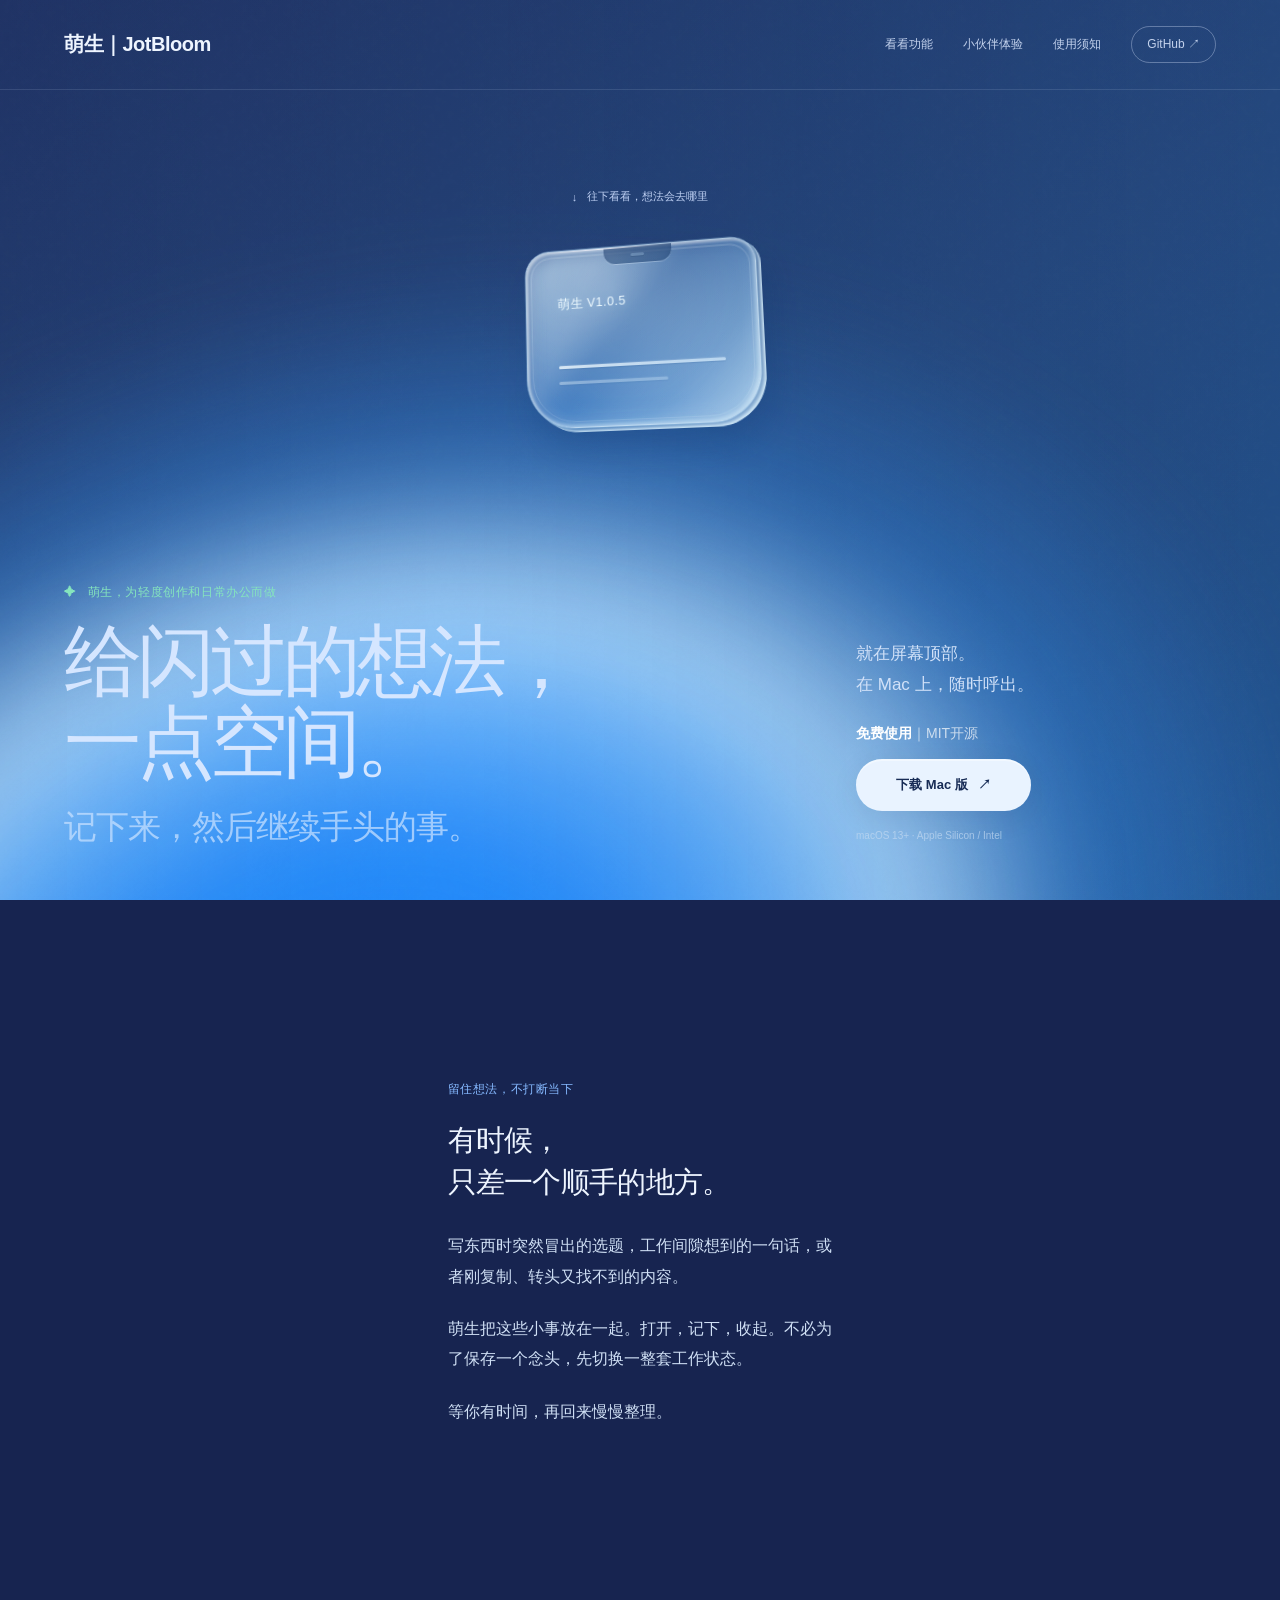
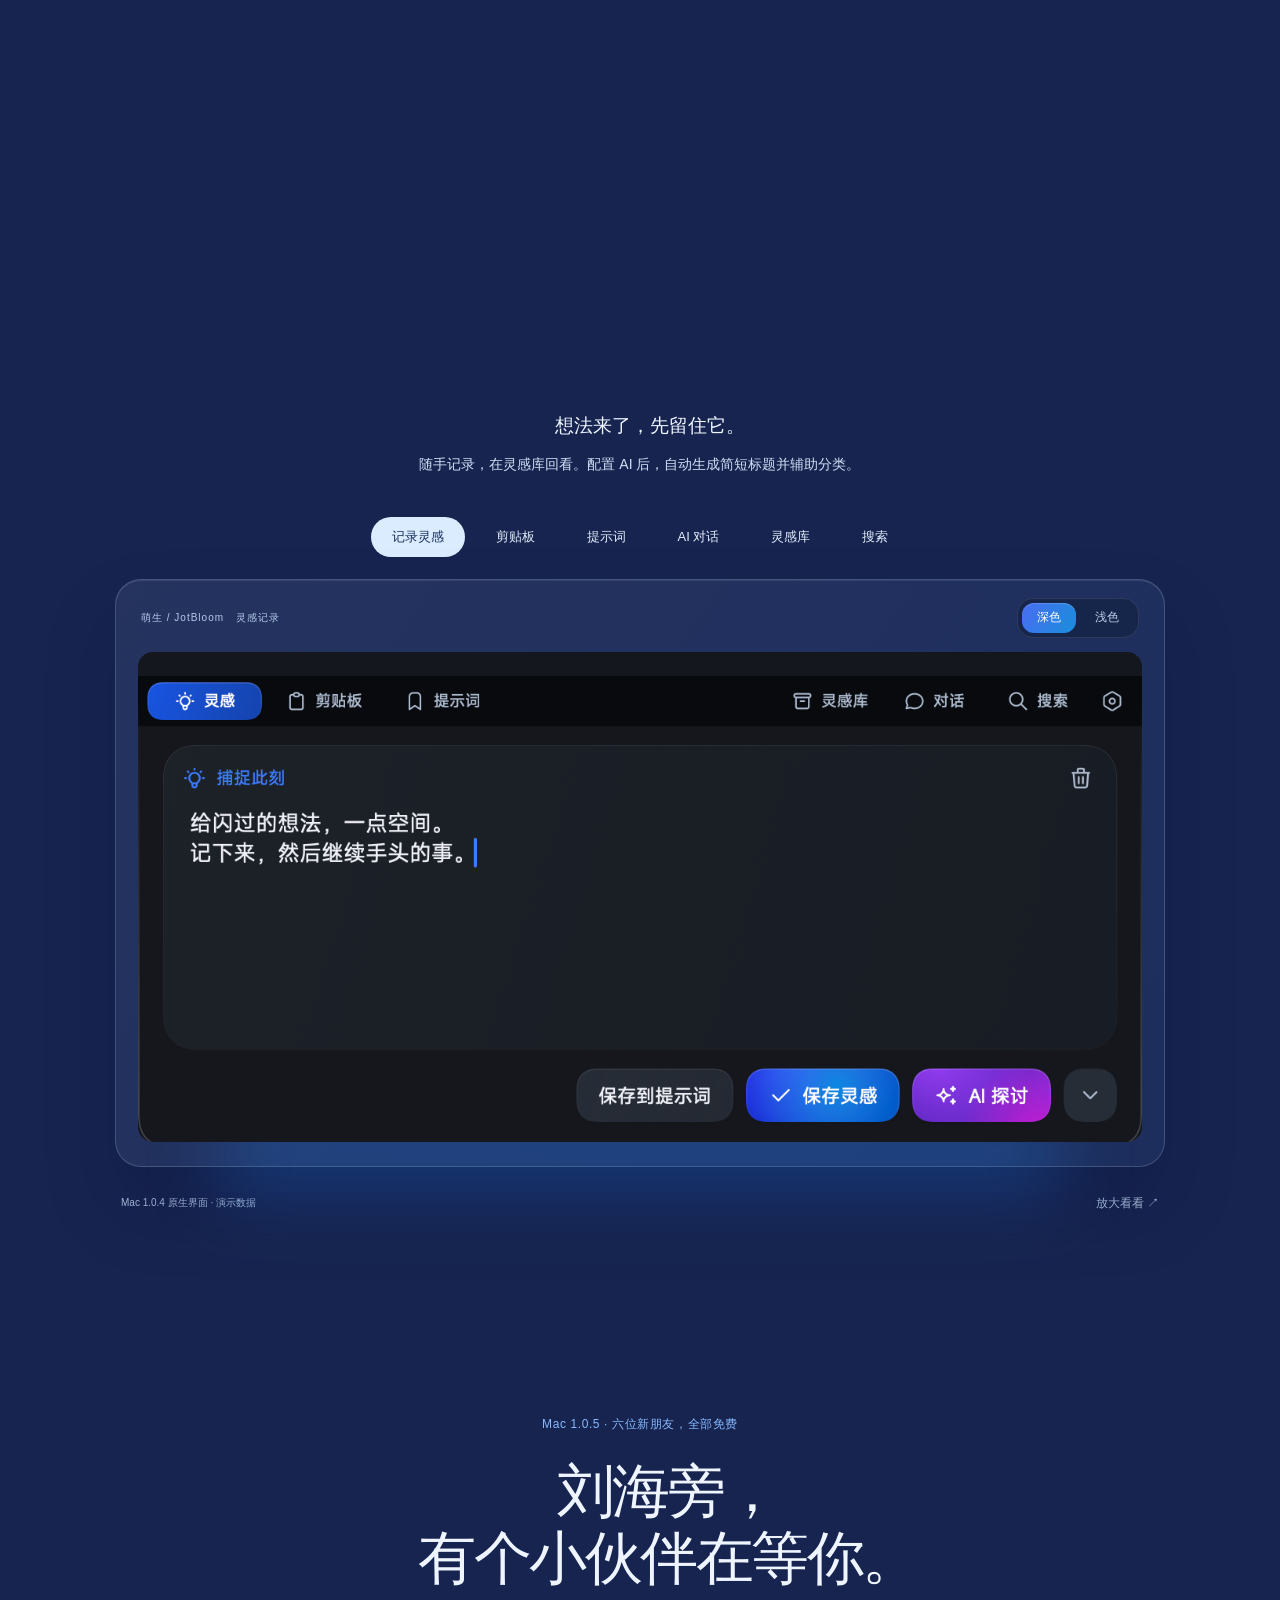
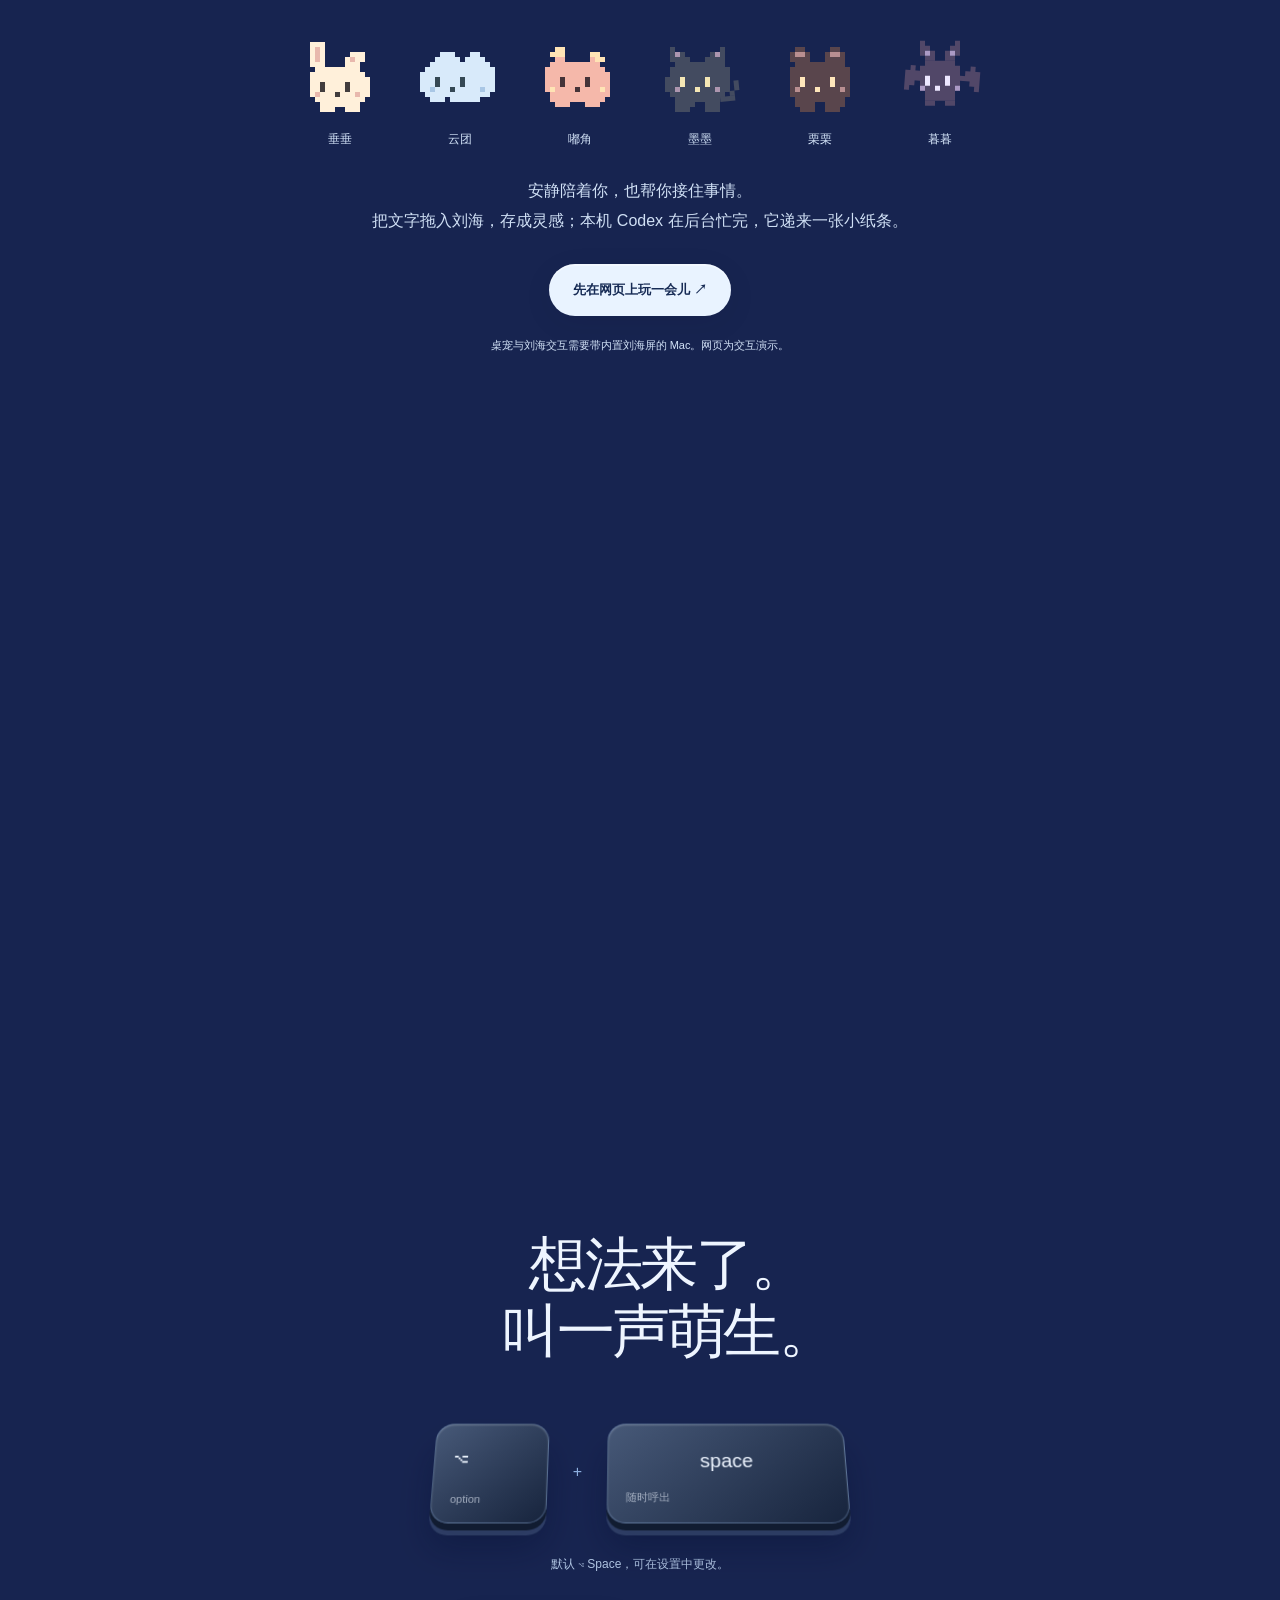
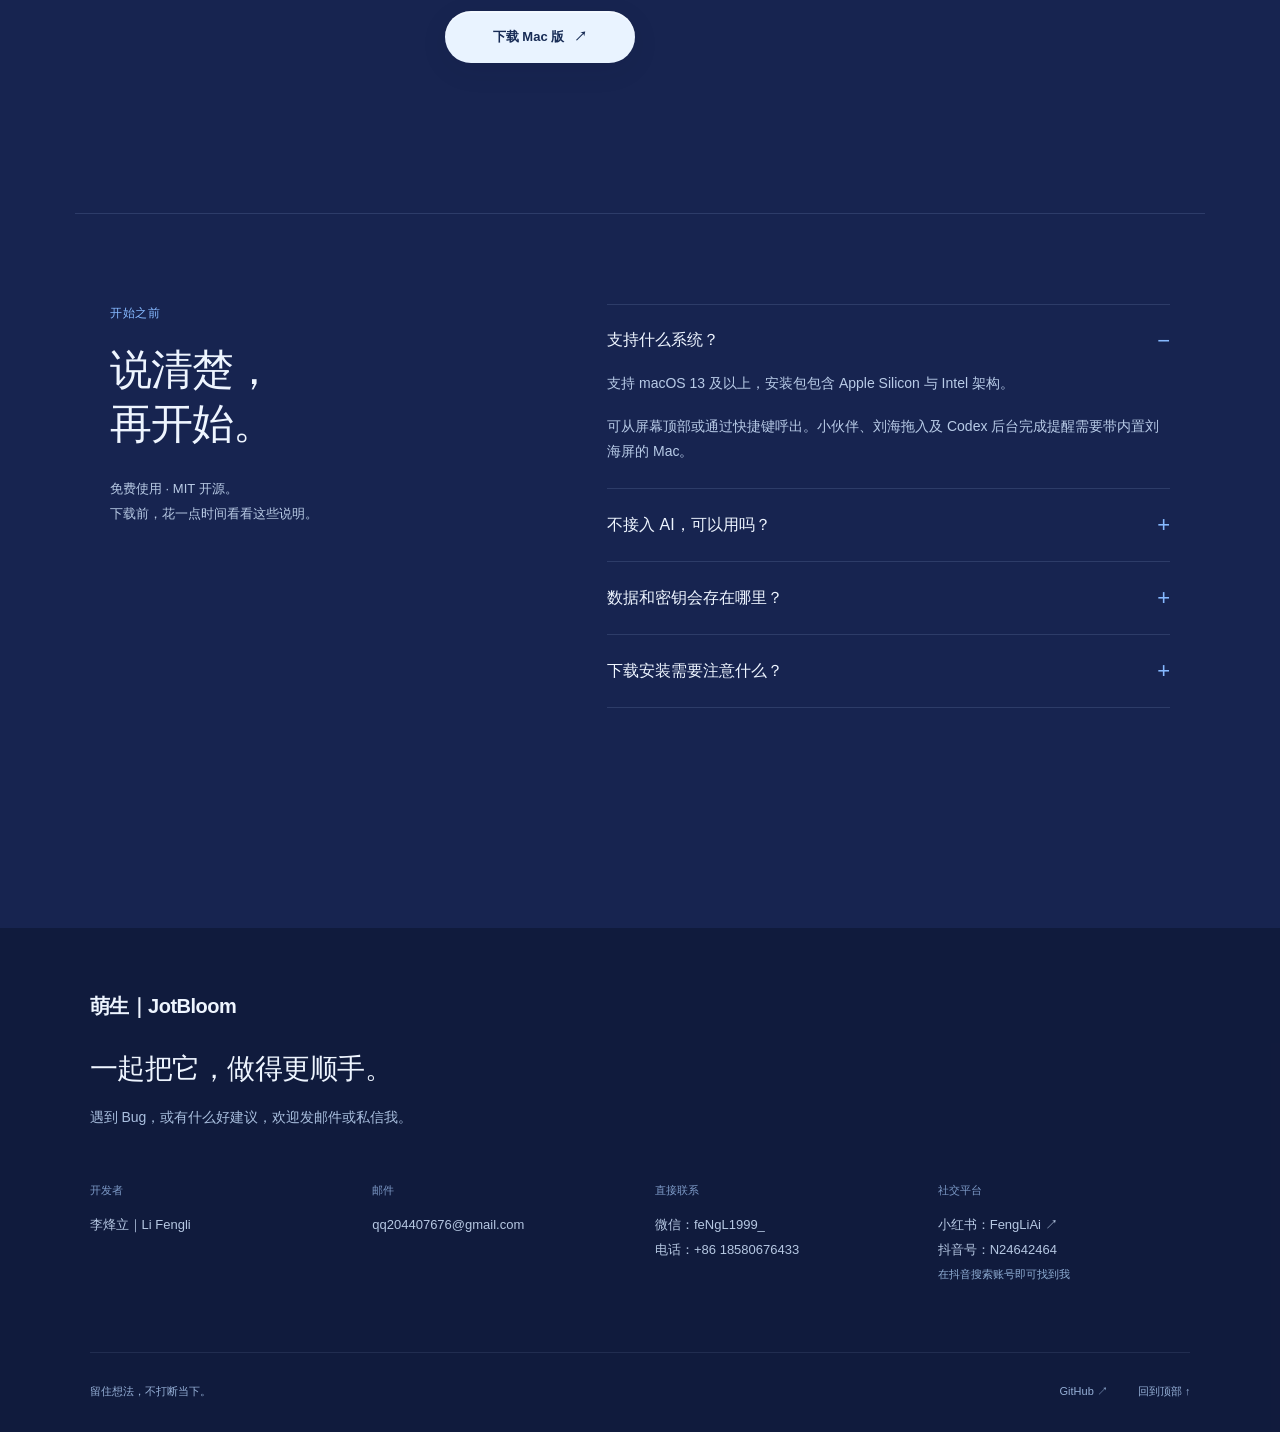
==== index.html @ 3b4ae90e "Publish scroll-aware header and return-home navigation" ====
<!doctype html>
<html lang="zh-CN">
<head><meta charset="utf-8"><meta name="viewport" content="width=device-width,initial-scale=1"><meta name="color-scheme" content="dark"><title>萌生 JotBloom — 给想法一点空间</title><meta name="description" content="适配 Mac 的免费屏幕顶部灵感工具。记录灵感、回看剪贴板、复用提示词，再与 AI 继续想下去。Mac 新增六个小伙伴、拖入刘海收录灵感和 Codex 后台完成提醒。"><link rel="stylesheet" href="lightfield.css?v=1.0.5-web5"><script src="lightfield.js?v=1.0.5" defer></script><script src="navigation.js?v=1.0.5-web5" defer></script></head>
<body>
  <div class="lightfield" aria-hidden="true"><div class="field-sweep"></div><div class="field-ribbon"></div><div class="field-shade"></div><div class="grain"></div></div>
  <a class="skip" href="#story">跳到产品介绍</a>
  <header><a class="wordmark" href="#top">萌生｜JotBloom</a><nav aria-label="主导航"><a href="#product">看看功能</a><a href="companions/">小伙伴体验</a><a href="#before">使用须知</a><a class="github-link" href="https://github.com/FengLi-AI/JotBloom-Notch-Assistant" target="_blank" rel="noopener noreferrer">GitHub ↗</a></nav></header>
  <main>
    <section class="opening" id="top">
      <a class="scroll-whisper" href="#story"><span>↓</span> 往下看看，想法会去哪里</a>
      <a class="bloom-toy" href="#product" aria-label="认识萌生，查看产品功能"><div class="toy-float"><div class="toy-tilt"><div class="toy-depth"></div><div class="toy-face"><div class="toy-rim"></div><div class="toy-notch"><i></i></div><span class="toy-version">萌生 V1.0.5</span><div class="toy-writing"><i></i><i></i></div><div class="toy-sheen"></div><span class="toy-glint"></span></div></div></div></a>
      <div class="hero-bottom"><div><p class="kicker"><span class="spark">✦</span> 萌生，为轻度创作和日常办公而做</p><h1>给闪过的想法，<br>一点空间。</h1><p class="hero-sub">记下来，然后继续手头的事。</p></div><div class="hero-aside"><p>就在屏幕顶部。<br>在 Mac 上，随时呼出。</p><p class="free-note"><strong>免费使用</strong><span>｜MIT开源</span></p><div class="download-pair" aria-label="下载 Mac 版安装包"><a class="pill" data-download href="https://github.com/FengLi-AI/JotBloom-Notch-Assistant/releases/download/v1.0.5/JotBloom-1.0.5-universal.dmg">下载 Mac 版 <span aria-hidden="true">↗</span></a></div><small>macOS 13+ · Apple Silicon / Intel</small></div></div>
    </section>

    <section class="story" id="story"><div class="story-copy reveal"><p class="kicker">留住想法，不打断当下</p><h2>有时候，<br>只差一个顺手的地方。</h2><p>写东西时突然冒出的选题，工作间隙想到的一句话，或者刚复制、转头又找不到的内容。</p><p>萌生把这些小事放在一起。打开，记下，收起。不必为了保存一个念头，先切换一整套工作状态。</p><p class="soft">等你有时间，再回来慢慢整理。</p></div></section>

    <section class="product" id="product"><div class="section-title reveal"><p class="kicker">小小的入口，装下日常</p><h2>从记下来，<br>到真正用起来。</h2></div>
      <div class="feature-caption"><h3 id="feature-heading">想法来了，先留住它。</h3><p id="feature-description">随手记录，保存后在灵感库回看。配置 AI 后，可自动生成简短标题并辅助分类。</p></div>
      <div class="product-tabs" role="tablist" aria-label="产品功能"><button role="tab" aria-selected="true" aria-controls="feature-panel" id="tab-capture" data-feature="capture" tabindex="0">记录灵感</button><button role="tab" aria-selected="false" aria-controls="feature-panel" id="tab-clipboard" data-feature="clipboard" tabindex="-1">剪贴板</button><button role="tab" aria-selected="false" aria-controls="feature-panel" id="tab-prompts" data-feature="prompts" tabindex="-1">提示词</button><button role="tab" aria-selected="false" aria-controls="feature-panel" id="tab-chat" data-feature="chat" tabindex="-1">AI 对话</button><button role="tab" aria-selected="false" aria-controls="feature-panel" id="tab-library" data-feature="library" tabindex="-1">灵感库</button><button role="tab" aria-selected="false" aria-controls="feature-panel" id="tab-search" data-feature="search" tabindex="-1">搜索</button></div>
      <div class="feature-panel" id="feature-panel" role="tabpanel" aria-labelledby="tab-capture"><div class="stage"><div class="stage-bar"><span>萌生 / JotBloom <span id="feature-label">灵感记录</span></span><div class="preview-theme" role="group" aria-label="产品截图配色"><button type="button" data-preview-theme="dark" aria-pressed="true">深色</button><button type="button" data-preview-theme="light" aria-pressed="false">浅色</button></div></div><button class="screenshot-button" aria-label="放大产品截图"><img id="feature-image" src="assets/1.0.4/dark-inspiration.png" alt="萌生灵感输入原生界面" width="1280" height="600"></button><div class="stage-floor" aria-hidden="true"></div></div><div class="stage-caption"><span>Mac 1.0.4 原生界面 · 演示数据</span><button class="text-link" id="zoom">放大看看 ↗</button></div></div>
    </section>

    <section class="companion-feature" id="companions"><div class="section-title reveal"><p class="kicker">Mac 1.0.5 · 六位新朋友，全部免费</p><h2>刘海旁，<br>有个小伙伴在等你。</h2></div><div class="companion-lineup" id="companion-lineup" aria-label="垂垂、云团、嘟角、墨墨、栗栗、暮暮"></div><p class="companion-summary">安静陪着你，也帮你接住事情。<br>把文字拖入刘海，存成灵感；本机 Codex 在后台忙完，它递来一张小纸条。</p><a class="pill" href="companions/">先在网页上玩一会儿 ↗</a><p class="companion-platform">桌宠与刘海交互需要带内置刘海屏的 Mac。网页为交互演示。</p></section>

    <section class="more"><div class="section-title reveal"><p class="kicker">还有一点，想让你知道</p><h2>想法留在本机。<br>习惯，由你决定。</h2></div><div class="three-notes"><article class="reveal"><span class="note-symbol">⌕</span><h3>记得一点，也能找回。</h3><p>一起搜索灵感、剪贴板和提示词，再按结果分类，找到需要的那一条。</p></article><article class="reveal"><span class="note-symbol">⌘</span><h3>用起来，要合你的习惯。</h3><p>调整默认入口、顶部标签顺序和唤起快捷键。剪贴板监听也能随时关闭。</p></article><article class="reveal"><span class="note-symbol">↗</span><h3>AI，用你自己的。</h3><p>接入兼容接口和 API Key，继续讨论想法。系统提示词可自行修改。</p></article></div></section>

    <section class="shortcut"><p class="kicker reveal">One little shortcut.</p><h2 class="reveal">想法来了。<br>叫一声萌生。</h2><div class="keys reveal" aria-label="Mac 默认唤起快捷键 Option 加空格"><kbd><span>⌥</span><small>option</small></kbd><b>+</b><kbd class="space-key"><span>space</span><small>随时呼出</small></kbd></div><p class="shortcut-note">默认 ⌥ Space，可在设置中更改。</p><div class="download-pair" aria-label="下载 Mac 版安装包"><a class="pill" data-download href="https://github.com/FengLi-AI/JotBloom-Notch-Assistant/releases/download/v1.0.5/JotBloom-1.0.5-universal.dmg">下载 Mac 版 <span aria-hidden="true">↗</span></a></div></section>

    <section class="before" id="before"><div class="before-heading"><p class="kicker">开始之前</p><h2>说清楚，<br>再开始。</h2><p>免费使用 · MIT 开源。<br>下载前，花一点时间看看这些说明。</p></div><div class="questions"><details name="questions" open><summary>支持什么系统？</summary><div><p>支持 macOS 13 及以上，安装包包含 Apple Silicon 与 Intel 架构。</p><p>可从屏幕顶部或通过快捷键呼出。小伙伴、刘海拖入及 Codex 后台完成提醒需要带内置刘海屏的 Mac。</p></div></details><details name="questions"><summary>不接入 AI，可以用吗？</summary><div><p>可以。记录灵感、剪贴板历史、提示词管理和搜索可独立使用。Mac 的小伙伴和本机 Codex 完成事件提醒也不需要在萌生配置 AI。自动命名、AI 对话等功能需要你自己的接口和 API Key，服务商可能收费。</p></div></details><details name="questions"><summary>数据和密钥会存在哪里？</summary><div><p>新用户首次启动先选择数据保存位置；已有用户保留原位置，可在设置中迁移。API Key 存入系统钥匙串。使用 AI 功能时，必要内容会发送至你配置的服务，请留意敏感信息。</p></div></details><details name="questions"><summary>下载安装需要注意什么？</summary><div><p>请从本项目 GitHub Releases 下载 Mac 安装包。打开 DMG 后，将萌生拖入“应用程序”。首次启动时会请你选择数据保存位置。</p><p>安装包尚未经过 Apple 公证，系统可能提示核实来源。请按系统指引操作；升级前保留重要数据备份。</p><p><a href="https://github.com/FengLi-AI/JotBloom-Notch-Assistant/releases" target="_blank" rel="noopener noreferrer">查看版本与 SHA-256 校验值 ↗</a></p></div></details></div></section>

    <footer>
      <div class="footer-intro"><a class="wordmark" href="#top">萌生｜JotBloom</a><h2>一起把它，做得更顺手。</h2><p>遇到 Bug，或有什么好建议，欢迎发邮件或私信我。</p></div>
      <div class="contact">
        <div><span>开发者</span><p>李烽立｜Li Fengli</p></div>
        <div><span>邮件</span><p><a href="mailto:qq204407676@gmail.com">qq204407676@gmail.com</a></p></div>
        <div><span>直接联系</span><p>微信：feNgL1999_<br><a href="tel:+8618580676433">电话：+86 18580676433</a></p></div>
        <div><span>社交平台</span><p><a href="https://www.xiaohongshu.com/user/profile/69b6dd97000000003303a64d" target="_blank" rel="noopener noreferrer">小红书：FengLiAi ↗</a><br>抖音号：N24642464<br><small>在抖音搜索账号即可找到我</small></p></div>
      </div>
      <div class="footer-bottom"><span>留住想法，不打断当下。</span><a class="text-link" href="https://github.com/FengLi-AI/JotBloom-Notch-Assistant" target="_blank" rel="noopener noreferrer">GitHub ↗</a><a href="#top">回到顶部 ↑</a></div>
    </footer>
  </main>
  <dialog class="message-dialog" aria-labelledby="message-title"><button class="close" aria-label="关闭说明">×</button><p class="kicker">谢谢你，给萌生一点支持</p><h2 id="message-title">喜欢萌生的话，帮我点颗 Star 吧。</h2><p id="message-body">已发起下载。家人们，如果这个小工具对你有帮助，欢迎去 GitHub 点点 Star。遇到 Bug 或有好建议，也欢迎告诉我！<br>不用点星也能正常下载；若浏览器未开始下载，可以从版本页面重试。</p><div class="download-thanks-actions"><a class="pill" href="https://github.com/FengLi-AI/JotBloom-Notch-Assistant" target="_blank" rel="noopener noreferrer">去 GitHub 点 Star ↗</a><button class="text-link close-message">先体验一下</button></div><a class="download-fallback" href="https://github.com/FengLi-AI/JotBloom-Notch-Assistant/releases" target="_blank" rel="noopener noreferrer">没开始下载？打开版本页面 ↗</a></dialog>
  <dialog class="image-dialog" aria-label="产品截图大图"><button class="close" aria-label="关闭大图">×</button><img alt=""><p>原生界面截图 · 演示数据</p></dialog>
<script src="companions/companion-engine.js?v=1.0.5"></script><script src="companions/native-renderer.js?v=1.0.5"></script><script src="companions/lineup.js?v=1.0.5"></script></body></html>
---- lightfield.css ----
/* New standalone direction: atmospheric blue light, editorial scale, natural scroll. */
:root{--ink:#eef5ff;--muted:#b6c5e0;--blue:#86b9ff;--green:#85e5bd;--night:#172450;--progress:0;--mx:0px;--my:0px;color-scheme:dark;font-family:"Avenir Next","PingFang SC","Helvetica Neue",sans-serif;color:var(--ink);background:var(--night)}
*{box-sizing:border-box}html{scroll-behavior:smooth}body{margin:0;overflow-x:clip}button,a{-webkit-tap-highlight-color:transparent}button,input{font:inherit}button{cursor:pointer}button,a{color:inherit}a{text-decoration:none}button{border:0}h1,h2,h3,p{margin:0}button:focus-visible,a:focus-visible,summary:focus-visible{outline:2px solid #a9d3ff;outline-offset:6px}button:disabled{cursor:default}.skip{position:fixed;top:-100px;background:var(--ink);color:var(--night);padding:14px;z-index:100}.skip:focus{top:12px}
.lightfield{position:fixed;inset:0;z-index:-2;background:linear-gradient(160deg,#15214e,#1b2d5b 65%,#223769);overflow:hidden;pointer-events:none}.sky-light{position:absolute;left:12%;top:16%;width:76%;height:75%;background:radial-gradient(ellipse,#2e7fff30,transparent 65%);transform:translate(var(--mx),var(--my))}.horizon{position:absolute;left:-25%;width:150%;height:85%;bottom:calc(-54% + var(--progress)*32%);border-radius:50%;background:radial-gradient(ellipse at 50% 18%,#0988ff 0%,#278aff 26%,#a9d5f4 50%,#d1dae4 68%,transparent 76%);filter:blur(48px);transform:translateX(calc(var(--mx)*.3));opacity:.94}.grain{position:absolute;inset:0;opacity:.045;background-image:url("data:image/svg+xml,%3Csvg viewBox='0 0 180 180' xmlns='http://www.w3.org/2000/svg'%3E%3Cfilter id='n'%3E%3CfeTurbulence type='fractalNoise' baseFrequency='.8' numOctaves='3' stitchTiles='stitch'/%3E%3C/filter%3E%3Cpath fill='white' filter='url(%23n)' opacity='.8' d='M0 0h180v180H0z'/%3E%3C/svg%3E")}
header{height:90px;position:absolute;inset:0 5% auto;display:flex;justify-content:space-between;align-items:center;z-index:4}.wordmark{font-size:20px;font-weight:600;letter-spacing:-.5px;display:inline-flex;align-items:baseline;gap:10px}.wordmark span{font-size:15px;font-weight:400;opacity:.55;letter-spacing:-.5px}nav{display:flex;align-items:center;gap:30px;font-size:12px;color:#c3d2ed}.text-link{background:none;padding:8px 0;font-size:inherit}.text-link:hover,nav a:hover{color:white}
.opening{min-height:100svh;position:relative;display:flex;align-items:flex-end;padding:0 5% 50px}.scroll-whisper{position:absolute;top:21%;left:50%;transform:translateX(-50%);font-size:11px;color:#bdcff2;white-space:nowrap;display:flex;gap:10px;align-items:center}.scroll-whisper span{display:inline-block;animation:invite 2.4s ease-in-out infinite}@keyframes invite{50%{transform:translateY(5px)}}
.hero-bottom{display:grid;grid-template-columns:1fr 270px;gap:70px;align-items:end;width:100%;position:relative;z-index:2}.kicker{font-size:12px;line-height:1.6;letter-spacing:.6px;color:var(--blue)}.opening .kicker{color:var(--green);margin-bottom:18px}.spark{margin-right:7px}.opening h1{font-size:clamp(52px,6.1vw,94px);font-weight:500;line-height:1.04;letter-spacing:-.065em;color:#d5e6ff}.hero-sub{font-size:clamp(20px,2.6vw,38px);letter-spacing:-1px;color:#c0d6f0a8;margin-top:22px}.hero-aside{padding-bottom:5px}.hero-aside p{font-size:17px;line-height:1.85;color:#d1e1f8;margin-bottom:24px}.pill{display:inline-flex;justify-content:center;align-items:center;gap:30px;padding:17px 24px;border-radius:40px;background:#e9f3ff;color:#172b55;font-size:13px;font-weight:600;box-shadow:0 2px 0 #ffffff60 inset,0 7px 30px #04102912;transition:background .2s,transform .2s}.pill:hover{background:white;transform:translateY(-2px)}.hero-aside small{display:block;color:#c4d9f0b0;font-size:10px;margin-top:16px}
.sculpture{position:absolute;top:28%;left:50%;width:245px;height:165px;transform:translateX(-50%) translateY(calc(var(--progress)*70px)) rotateY(-20deg);perspective:850px;transform-style:preserve-3d;opacity:calc(1 - var(--progress)*.7);pointer-events:none}.glass-panel{position:absolute;inset:0;border-radius:16px 16px 50px 50px;border:1px solid #ebf8ff82;background:linear-gradient(115deg,#e5f8ff4d,#92b4eb12 48%,#d7edff73);box-shadow:inset 6px 0 18px #eaf7ff70,inset -10px -6px 15px #76a3da45,0 15px 50px #020d2840;transform:rotateY(-22deg) rotateX(10deg) translateZ(15px);backdrop-filter:blur(5px)}.panel-camera{width:64px;height:14px;border-radius:0 0 10px 10px;background:#182856b0;position:absolute;top:0;left:50%;transform:translateX(-50%)}.glass-panel svg{width:58px;height:58px;position:absolute;left:25px;top:24px;fill:none;stroke:#e5f5ff;stroke-width:1.8;filter:drop-shadow(0 0 9px #d9f7ff)}.glass-line{height:3px;border-radius:4px;background:#cce5ff91;position:absolute;left:33px;right:33px;top:108px}.glass-line.short{top:125px;right:99px;opacity:.45}.orbit{position:absolute;width:120px;height:155px;border-radius:50%;border:1px solid #c3d8ff42;background:linear-gradient(90deg,#f1f9ff80,#588be01a);box-shadow:inset 6px 1px 12px #f0fbff6a;transform:rotateY(65deg)}.orbit-back{left:-37px;top:8px;transform:translateZ(-50px) rotateY(65deg);opacity:.55}.orbit-front{right:-66px;top:4px;opacity:.65}.orbit-edge{right:-99px;width:35px;opacity:.28}
.story{padding:180px 24px 160px;min-height:830px;position:relative}.story-copy{max-width:385px;margin:auto}.story h2{font-size:29px;font-weight:500;line-height:1.45;letter-spacing:-.7px;margin:20px 0 28px}.story-copy>p:not(.kicker){font-size:16px;line-height:1.9;color:#c7d5ec;margin-top:22px}.story-copy>p.soft{color:#9bb9e3}.story-mark{display:flex;justify-content:center;gap:5px;margin-top:60px}.story-mark span{height:15px;width:11px;background:linear-gradient(90deg,#effaffae,#bacdf126);border-radius:50%;box-shadow:0 0 8px #c7e9ff29}.story-mark span:nth-child(2){width:6px}.story-mark span:nth-child(3){width:3px}
.product{max-width:1120px;margin:auto;padding:60px 35px 130px}.section-title{text-align:center}.section-title h2,.shortcut h2{font-size:clamp(38px,4.5vw,68px);font-weight:500;line-height:1.16;letter-spacing:-2.5px;margin-top:24px}.product-tabs{display:flex;justify-content:center;gap:10px;margin:0 auto 22px;flex-wrap:wrap}.product-tabs button{padding:11px 21px;background:transparent;color:#e3edfa;border-radius:30px;font-size:13px;transition:background .25s,color .25s}.product-tabs button:hover{background:#ffffff0d}.product-tabs button[aria-selected=true]{background:#dcecff;color:#18305d}.feature-caption{text-align:center;max-width:580px;margin:45px auto 20px;min-height:80px}.feature-caption h3{font-weight:500;font-size:19px;margin-bottom:10px}.feature-caption p{font-size:14px;line-height:1.85;color:#b9cce8}.stage{position:relative;padding:18px 22px 24px;border:1px solid #d2e7ff30;border-radius:26px;background:linear-gradient(125deg,#bcd8ff16,#599de616);box-shadow:0 40px 70px #03103236,inset 0 1px #ffffff18;perspective:1000px}.stage-bar{font-size:10px;letter-spacing:1px;display:flex;justify-content:space-between;color:#b3c9ea;padding:0 3px 17px}.screenshot-button{position:relative;z-index:1;display:block;width:100%;padding:0;border-radius:15px;background:#111822;overflow:hidden}.screenshot-button img{display:block;width:100%;height:auto;max-height:490px;object-fit:contain;transition:opacity .18s}.stage-floor{position:absolute;left:10%;right:10%;bottom:-25px;height:80px;background:#248cff42;filter:blur(35px);z-index:-1}.stage-caption{display:flex;align-items:center;justify-content:space-between;padding:20px 6px;font-size:10px;color:#aabfdf}.stage-caption button{font-size:12px}
.more{padding:80px 5% 130px;max-width:1300px;margin:auto}.three-notes{display:grid;grid-template-columns:repeat(3,1fr);gap:65px;margin:70px auto 0;max-width:1060px}.note-symbol{font-size:33px;font-weight:300;color:#b9d7ff}.three-notes h3{font-size:18px;font-weight:500;margin:20px 0 15px}.three-notes p{font-size:14px;line-height:1.9;color:#b9cbe6}
.shortcut{text-align:center;padding:100px 24px 150px}.shortcut .kicker{font-size:17px;letter-spacing:-.3px}.keys{display:flex;justify-content:center;align-items:center;gap:25px;margin:55px auto 28px;perspective:800px}.keys kbd{width:115px;height:105px;padding:18px;border-radius:19px;background:linear-gradient(140deg,#475978,#17243d);border:1px solid #97b9e650;box-shadow:0 7px 0 #111c31,0 12px 0 #7188a947,0 25px 35px #020d2c50,inset 0 1px 2px #ffffff35;display:flex;flex-direction:column;align-items:flex-start;justify-content:space-between;font:inherit;transform:rotateX(18deg);transition:transform .3s}.keys kbd:hover{transform:rotateX(18deg) translateY(5px)}.keys kbd span{font-size:30px}.keys kbd small{font-size:11px;opacity:.6}.keys kbd.space-key{width:240px}.keys .space-key span{font-size:20px;align-self:center;margin-top:10px}.keys b{font-weight:300;color:#8fb2e3}.shortcut-note{color:#b1c6e4;font-size:12px;margin-bottom:35px}
.before{max-width:1130px;padding:90px 35px 150px;margin:auto;display:grid;grid-template-columns:1fr 1.4fr;gap:95px;border-top:1px solid #b5d0fa25}.before-heading h2{font-size:42px;font-weight:500;line-height:1.3;letter-spacing:-1px;margin:20px 0 25px}.before-heading>p:last-child{font-size:13px;line-height:1.9;color:#b9cbe5}.questions details{border-bottom:1px solid #b5d0fa24;padding:23px 0}.questions summary{cursor:pointer;list-style:none;display:flex;align-items:center;justify-content:space-between;font-size:16px}.questions summary::-webkit-details-marker{display:none}.questions summary:after{content:'+';font-weight:300;color:var(--blue);font-size:22px}.questions details[open] summary:after{content:'−'}.questions details p{font-size:14px;line-height:1.85;margin-top:17px;color:#b8cbe7}
footer{background:#101b3be0;padding:65px 7% 25px}.footer-intro h2{font-size:28px;font-weight:500;margin:30px 0 17px;letter-spacing:-.5px}.footer-intro p{font-size:14px;color:#a9bfdf;line-height:1.8}.contact{display:grid;grid-template-columns:repeat(4,1fr);gap:30px;margin:50px 0 65px}.contact span{font-size:11px;color:#7e9bc8}.contact p{font-size:13px;color:#b6c8e3;margin-top:15px}.footer-bottom{border-top:1px solid #adc8ef1c;padding-top:23px;display:flex;gap:30px;align-items:center;font-size:11px;color:#95afd6}.footer-bottom>span{margin-right:auto}
dialog{color:var(--ink);border:1px solid #b6d3fc40;background:#182953;border-radius:24px;padding:38px;max-width:480px;width:calc(100% - 40px);box-shadow:0 30px 100px #0006}dialog::backdrop{background:#030b23bf;backdrop-filter:blur(12px)}.close{position:absolute;right:14px;top:12px;width:36px;height:36px;color:#cddffc;font-size:26px;background:transparent;border-radius:50%}.message-dialog h2{font-size:26px;margin:20px 0;font-weight:500}.message-dialog>p:not(.kicker){font-size:14px;line-height:1.9;color:#bed2ee;margin-bottom:28px}.image-dialog{max-width:1200px;padding:48px 18px 18px;background:#101b31}.image-dialog img{display:block;width:100%;max-height:78svh;object-fit:contain}.image-dialog p{text-align:center;font-size:11px;color:#a8bbd8;margin-top:15px}
.js .reveal{opacity:0;transform:translateY(24px);transition:opacity .85s ease,transform .85s cubic-bezier(.16,1,.3,1)}.js .reveal.visible{opacity:1;transform:none}
@media(min-width:1500px){.opening{padding-bottom:65px}.sculpture{top:30%;transform:translateX(-50%) scale(1.25)}.hero-bottom{grid-template-columns:1fr 320px}}
@media(max-width:900px){.hero-bottom{grid-template-columns:1fr 225px;gap:35px}.opening h1{font-size:66px}.hero-aside p{font-size:14px}.sculpture{top:26%;transform:translateX(-50%) scale(.8)}.hero-sub{font-size:24px}.three-notes{gap:30px}.before{gap:40px}.contact{grid-template-columns:repeat(2,1fr)}}
@media(max-width:600px){header{height:74px;inset-inline:24px}.wordmark{font-size:18px}.wordmark span{font-size:12px}nav{gap:18px;font-size:11px}nav>a:nth-child(2){display:none}.opening{min-height:850px;min-height:max(850px,100svh);padding:0 25px 45px}.scroll-whisper{top:14%;font-size:10px}.sculpture{top:24%;transform:translateX(-50%) scale(.65)}.hero-bottom{grid-template-columns:1fr;gap:30px}.opening h1{font-size:55px;line-height:1.12}.opening .kicker{font-size:10px;letter-spacing:0}.hero-sub{font-size:21px;line-height:1.5;margin-top:17px}.hero-aside{display:flex;flex-wrap:wrap;align-items:center;gap:18px}.hero-aside p{font-size:12px;margin:0}.hero-aside .pill{padding:14px 19px;gap:15px;font-size:12px}.hero-aside small{width:100%;margin:0;font-size:9px}.story{padding:110px 38px 90px;min-height:auto}.story h2{font-size:27px}.story-copy>p:not(.kicker){font-size:15px}.product{padding:50px 18px 70px}.section-title h2,.shortcut h2{font-size:40px;letter-spacing:-1.5px}.product-tabs{gap:3px;margin:0 auto 18px}.product-tabs button{font-size:12px;padding:10px 14px}.feature-caption{padding-inline:9px;min-height:110px;margin:32px auto 16px}.feature-caption h3{font-size:18px}.feature-caption p{font-size:13px}.stage{padding:13px 10px 12px;border-radius:17px}.stage-bar{font-size:8px;padding-bottom:12px}.screenshot-button{border-radius:8px}.more{padding:65px 32px}.three-notes{grid-template-columns:1fr;gap:38px;margin-top:45px}.three-notes article{border-bottom:1px solid #aac8ef1a;padding-bottom:30px}.three-notes h3{margin-top:12px}.shortcut{padding:70px 22px 90px}.keys{gap:16px;margin-top:40px}.keys kbd{width:90px;height:85px;padding:14px;border-radius:15px}.keys kbd.space-key{width:180px}.keys kbd span{font-size:25px}.before{grid-template-columns:1fr;gap:28px;padding:65px 26px 85px}.before-heading h2{font-size:35px}.before-heading h2 br{display:none}.questions summary{font-size:15px}.questions details p{font-size:13px}footer{padding:45px 26px 20px}.footer-intro h2{font-size:24px}.contact{gap:28px 18px;margin-bottom:45px}.contact p{font-size:11px}.footer-bottom{flex-wrap:wrap;gap:18px}.footer-bottom>span{width:100%}.horizon{height:90%;filter:blur(35px)}}
@media(prefers-reduced-motion:reduce){html{scroll-behavior:auto}*,*::before,*::after{animation:none!important;transition:none!important}.js .reveal{opacity:1;transform:none}.sculpture{opacity:1}.sky-light,.horizon{transform:none}}
@media(max-width:600px){.opening h1{font-size:clamp(32px,10vw,44px);letter-spacing:-.055em}.hero-sub{font-size:19px}.hero-bottom{gap:32px}}

/* Own product silhouette; no borrowed emblem or orbit motifs. */
.hero-product{position:absolute;top:25%;left:50%;width:350px;transform:translateX(-50%);perspective:900px;text-align:center;z-index:3}
.screen-edge{height:14px;display:flex;align-items:flex-start;justify-content:center;gap:0}.screen-edge span{width:92px;border-top:1px solid #acc9fa50}.screen-edge i{width:66px;height:13px;border-radius:0 0 10px 10px;background:#0a142a;box-shadow:0 0 0 1px #89a9d32b}
.hero-native{position:relative;border-radius:0 0 18px 18px;overflow:hidden;transform:rotateX(8deg);transform-origin:top;box-shadow:0 22px 48px #030d2b65,0 0 0 1px #b7d7ff48;transition:transform .4s}.hero-native img{width:100%;display:block}.native-reflection{position:absolute;inset:0;background:linear-gradient(125deg,#afd9ff12,transparent 40%);pointer-events:none}.hero-product:hover .hero-native{transform:rotateX(0)}.hero-product-caption{display:block;font-size:10px;letter-spacing:.5px;color:#a8c4e9;margin-top:17px}
.optical-line{display:block}.optical-run{display:inline-block;max-width:100%;white-space:nowrap}
.feature-caption{max-width:860px;width:100%;padding:0 14px;box-sizing:border-box;min-height:90px;margin-bottom:30px}
.feature-caption h3,.caption-measure h3{font-size:19px;font-weight:500;line-height:1.5;margin:0 0 12px}.feature-caption p,.caption-measure p{font-size:14px;line-height:1.85;color:#b9cce8;margin:0;text-wrap:balance;word-break:normal;overflow-wrap:break-word}
.caption-measure{position:absolute;left:-10000px;top:0;visibility:hidden;padding:0 14px;box-sizing:border-box;text-align:center}.screenshot-button{height:clamp(260px,40vw,490px);display:grid;place-items:center}.screenshot-button img{height:100%;max-height:100%;width:100%;object-fit:contain}
/* A broad moving light band and an opposing edge highlight traverse the full page. */
.lightfield{background:linear-gradient(145deg,#101b3b,#17274d 55%,#102044)}
.field-sweep{position:absolute;width:175vw;height:180vh;left:-38vw;top:38vh;border-radius:48%;background:radial-gradient(ellipse at 50% 48%,#187cf2 0%,#267ce3 16%,#478cdc 27%,#8cb9e5 35%,#2465b088 47%,transparent 63%);filter:blur(48px);transform:translate3d(var(--sweep-x,-22vw),var(--sweep-y,-5vh),0) rotate(var(--field-angle,-24deg));will-change:transform;opacity:.82}
.field-ribbon{position:absolute;width:150vw;height:115vh;left:-25vw;top:90vh;border-radius:50%;background:radial-gradient(ellipse at 50% 48%,transparent 40%,#99d6f18a 49%,#2879d380 55%,transparent 65%);filter:blur(35px);transform:translate3d(calc(var(--sweep-x,-22vw)*-.6),var(--ribbon-y,52vh),0) rotate(calc(var(--field-angle,-24deg)*-1));will-change:transform;opacity:.6}
.field-shade{position:absolute;inset:0;background:linear-gradient(90deg,#0b183829,transparent 30%,#0d193529 65%,transparent),linear-gradient(0deg,#0b17302e,transparent 50%);pointer-events:none}
@media(max-width:900px){.hero-product{top:25%;width:290px}}
@media(max-width:600px){.hero-product{top:23%;width:260px}.hero-product-caption{font-size:9px}.feature-caption{padding:0 4px}.feature-caption h3,.caption-measure h3{font-size:clamp(14px,4.4vw,18px);line-height:1.6}.feature-caption p,.caption-measure p{font-size:13px}.caption-measure{padding:0 4px}.screenshot-button{height:260px}.field-sweep{width:250vw;left:-75vw;filter:blur(32px)}.field-ribbon{width:220vw;left:-60vw;filter:blur(24px)}}
@media(prefers-reduced-motion:reduce){.field-sweep,.field-ribbon{will-change:auto}}

/* A small, thick glass JotBloom: one silhouette, no side circles or borrowed mark. */
.bloom-toy{--shine-x:38%;--shine-y:24%;position:absolute;top:27%;left:50%;width:238px;height:182px;transform:translateX(-50%);perspective:950px;z-index:3;border-radius:28px;outline-offset:12px}
.toy-float,.toy-tilt{position:relative;width:100%;height:100%;transform-style:preserve-3d}.toy-float{animation:bloom-hover 7s ease-in-out infinite}.toy-tilt{transform:rotateX(7deg) rotateY(-12deg) rotateZ(-2deg)}
@keyframes bloom-hover{0%,100%{transform:translateY(0)}50%{transform:translateY(-7px)}}
.toy-depth{position:absolute;inset:1px -4px -4px 2px;border-radius:25px 25px 50px 50px;background:linear-gradient(130deg,#d9f1ff91,#6eacdd43 42%,#cce9ff9c);transform:translateZ(-9px);box-shadow:4px 17px 35px #0a285f38,inset -2px -2px 3px #e2f6ffc9}
.toy-face{position:absolute;inset:0;border-radius:25px 25px 50px 50px;overflow:hidden;border:1px solid #e4f5ff9c;background:radial-gradient(ellipse at var(--shine-x) var(--shine-y),#eefaff52,transparent 67%),linear-gradient(135deg,#d5eeff38,#87baff18 43%,#a1d4ff29 72%,#e0f6ff52);backdrop-filter:blur(9px) saturate(1.15);box-shadow:inset 2px 2px 3px #ffffff80,inset -2px -2px 4px #e2f6ff85,inset 8px 0 15px #d3eeff19,inset 0 -10px 20px #d4ecff18,0 0 0 .5px #b9e5ff6b}
.toy-rim{position:absolute;inset:5px;border:1px solid #eaf7ff25;border-radius:21px 21px 45px 45px;box-shadow:inset 0 1px #ffffff24;pointer-events:none}
.toy-notch{position:absolute;top:-1px;left:50%;transform:translateX(-50%);width:70px;height:18px;border-radius:0 0 12px 12px;background:linear-gradient(#244474b3,#32578599);box-shadow:0 1px 0 #e7f6ff4d,inset 0 -2px 4px #112a5a24;display:grid;place-items:center}.toy-notch i{height:3px;width:14px;border-radius:4px;background:#c5e8ff40;box-shadow:0 1px #0c285025}
.toy-leaf{position:absolute;left:29px;top:32px;width:48px;height:48px;fill:none;stroke:#edfaff;stroke-width:1.7;stroke-linecap:round;stroke-linejoin:round;filter:drop-shadow(0 1px 1px #153b7833) drop-shadow(0 0 5px #d9f6ff45)}
.toy-writing{position:absolute;top:118px;left:33px;right:33px;display:grid;gap:13px}.toy-writing i{display:block;height:3px;border-radius:5px;background:linear-gradient(90deg,#f2fbffc9,#daefffa8);box-shadow:0 1px 1px #38649c3d,0 -1px 1px #ffffff21}.toy-writing i:last-child{width:66%;opacity:.48;height:2.5px}
.toy-sheen{position:absolute;inset:0;background:linear-gradient(115deg,transparent 5%,#ffffff12 25%,#ffffff04 37%,transparent 47%,#d8f5ff10 91%,#f5fbff38);pointer-events:none;transform:translateX(calc((var(--shine-x) - 38%)*.15))}.toy-glint{position:absolute;top:0;left:20px;width:55%;height:1px;background:linear-gradient(90deg,transparent,#fffaffc4,transparent)}
.bloom-toy:active .toy-float{animation-play-state:paused}
/* Restore the cleaner luminous blue palette while keeping full-document motion. */
.lightfield{background:linear-gradient(145deg,#203365 0%,#24477d 55%,#205390 100%)}
.field-sweep{background:radial-gradient(ellipse at 50% 48%,#158aff 0%,#248dff 18%,#64b3ff 29%,#abd9ff 37%,#348ce77d 49%,transparent 64%);opacity:.95;filter:blur(42px)}
.field-ribbon{background:radial-gradient(ellipse at 50% 48%,transparent 38%,#c4e9ffb3 48%,#48a4f68c 55%,transparent 66%);opacity:.72}
.field-shade{background:linear-gradient(90deg,#1833620a,transparent 35%,#1b396a10 65%,transparent)}
.grain{opacity:.016}.story-copy>p:not(.kicker),.three-notes p,.feature-caption p{color:#d0e0f5}.hero-sub{color:#c6e0ffbc}
@media(min-width:1500px){.bloom-toy{top:28%;width:270px;height:204px}.toy-writing{top:137px}.toy-leaf{width:54px;height:54px;top:38px}}
@media(max-width:900px){.bloom-toy{width:216px;height:171px;top:26%}.toy-writing{top:110px}}
@media(max-width:600px){.bloom-toy{top:25%;width:210px;height:168px}.toy-leaf{left:25px;top:31px;width:43px;height:43px}.toy-writing{left:29px;right:29px;top:108px}.field-sweep{filter:blur(30px)}}
@media(prefers-reduced-motion:reduce){.toy-float{animation:none}.toy-tilt{transform:rotateX(7deg) rotateY(-12deg) rotateZ(-2deg)!important}}
.wordmark{white-space:nowrap}
.github-link{padding:9px 15px;border:1px solid #c3d2ed66;border-radius:22px;white-space:nowrap;transition:background .2s}
.github-link:hover{background:#c3d2ed1a}
.download-thanks-actions{display:flex;align-items:center;flex-wrap:wrap;gap:18px}
.download-fallback{display:inline-block;margin-top:22px;font-size:12px;color:#bed2ee;text-decoration:underline;text-underline-offset:4px}
@media(max-width:600px){header nav{gap:12px}header nav>a[href="#product"]{display:none}.github-link{padding:8px 11px}header .wordmark{font-size:16px}}
.toy-version{position:absolute;left:33px;top:46px;font-size:13px;font-weight:500;letter-spacing:.5px;color:#edfaff;text-shadow:0 1px 8px #bce4ff55}
.contact p{line-height:1.9;overflow-wrap:anywhere}
.contact a{transition:color .2s;text-underline-offset:4px}
.contact a:hover{color:#fff;text-decoration:underline}
.contact small{font-size:11px;color:#8faed5}
@media(max-width:600px){.toy-version{left:29px;top:43px;font-size:12px}}

/* Equal platform choices share one clear, free download area. */
.hero-bottom{grid-template-columns:minmax(0,1fr) 360px;gap:48px}
.hero-aside .free-note{display:flex;align-items:center;gap:0;margin:0 0 15px;font-size:14px;line-height:1.4;color:rgba(255,255,255,.7)}
.free-note strong{font-size:inherit;font-weight:600;color:#fff}
.download-pair{display:grid;grid-template-columns:repeat(2,minmax(0,1fr));gap:10px;width:100%;max-width:390px}
.download-pair .pill{width:100%;min-width:0;gap:10px;padding:17px 12px;white-space:nowrap}
.hero-aside small{line-height:1.8;font-size:10px;max-width:360px}
.shortcut .download-pair{margin-inline:auto}.shortcut-note{line-height:1.9}
.questions{border-top:1px solid #b5d0fa24;align-self:start;overflow-anchor:none}
.questions details>div{display:flow-root}
.questions details[data-expanded="false"] summary:after{content:'+'}
.questions details[data-expanded="true"] summary:after{content:'−'}
@media(min-width:1500px){.hero-bottom{grid-template-columns:minmax(0,1fr) 390px}}
@media(min-width:601px) and (max-width:1050px){.hero-bottom{grid-template-columns:minmax(0,1fr) 310px;gap:24px}.opening h1{font-size:clamp(40px,6.5vw,66px)}.download-pair .pill{font-size:12px;padding-inline:8px;gap:7px}}
@media(max-width:600px){.hero-bottom{grid-template-columns:1fr;gap:28px}.hero-aside{display:block}.hero-aside>p:first-child{margin-bottom:14px}.hero-aside .free-note{margin-bottom:12px}.hero-aside .download-pair .pill{padding:15px 10px;gap:8px;font-size:12px}.hero-aside small{margin-top:12px}.download-pair{max-width:100%}}

/* Product screenshots have their own appearance setting; the website keeps its light-field identity. */
.preview-theme{display:flex;gap:4px;flex-shrink:0;background:#07112550;padding:4px;border:1px solid #ffffff18;border-radius:16px}
.preview-theme button{min-width:54px;min-height:30px;padding:5px 12px;border-radius:12px;background:transparent;color:#bbcee9;font:inherit;font-size:12px;letter-spacing:0;transition:background .3s,color .3s,box-shadow .3s}
.preview-theme button[aria-pressed="true"]{color:#fff;background:linear-gradient(120deg,#4b6df2,#188edb);box-shadow:inset 0 1px #ffffff29}
.preview-theme button:focus-visible{outline:2px solid #a2ceff;outline-offset:3px}
.stage-bar{align-items:center;gap:12px;padding-bottom:14px}.stage-bar>span{display:flex;gap:12px;flex-wrap:wrap}
.screenshot-button{background:#14171d;transition:background .36s}.screenshot-button[data-theme="light"]{background:#f6f7f9}
.screenshot-button img{height:clamp(230px,44vw,520px);max-height:none;object-fit:contain}
@media(max-width:600px){.stage{padding:12px 10px 16px}.stage-bar{font-size:9px}.stage-bar>span{gap:4px;flex-direction:column}.preview-theme button{min-width:46px;padding:5px 8px}.stage-caption{gap:12px;line-height:1.6}.product-tabs{gap:4px}.product-tabs button{padding:9px 12px}}
@media(prefers-reduced-motion:reduce){.preview-theme button,.screenshot-button{transition:none}}

.companion-feature{max-width:1080px;margin:auto;padding:45px 30px 110px;text-align:center}.companion-lineup{display:flex;justify-content:center;gap:20px;margin:45px 0 28px;flex-wrap:wrap}.companion-lineup figure{margin:0;min-width:95px}.companion-lineup canvas{width:100px;height:80px}.companion-lineup figcaption{font-size:12px;color:#d0e0f5;margin-top:10px}.companion-summary{font-size:16px;line-height:1.9;color:#d0e0f5;margin:0 auto 28px;max-width:650px}.companion-platform{font-size:11px;line-height:1.8;color:#d0e0f5;margin:20px auto 0;max-width:600px}@media(max-width:700px){.companion-lineup{display:grid;grid-template-columns:repeat(3,1fr);gap:24px 8px}.companion-lineup figure{min-width:0}.companion-summary{font-size:14px}.companion-feature{padding:30px 22px 80px}header nav{gap:14px;font-size:10px}}

@media(max-width:700px){body>header nav a[href="companions/"]{display:inline}body>header nav a[href="#before"]{display:none}}

/* Shared navigation: a quiet divider and direction-aware reveal. */
body>header{position:fixed;inset:0 0 auto;padding-inline:5%;z-index:20;border-bottom:1px solid #d5e6ff20;transition:transform .24s ease,background .24s ease;}
body>header.is-scrolled{background:#182e55d9;-webkit-backdrop-filter:blur(16px);backdrop-filter:blur(16px)}
body>header.is-hidden{transform:translateY(-100%);pointer-events:none}
body>header:has(:focus-visible){transform:translateY(0);pointer-events:auto}
main section[id]{scroll-margin-top:110px}
@media(max-width:700px){body>header.experience-header nav>a[href="../#product"],body>header.experience-header nav>a[href="../#before"]{display:none}}
@media(max-width:600px){body>header{padding-inline:24px}main section[id]{scroll-margin-top:94px}}
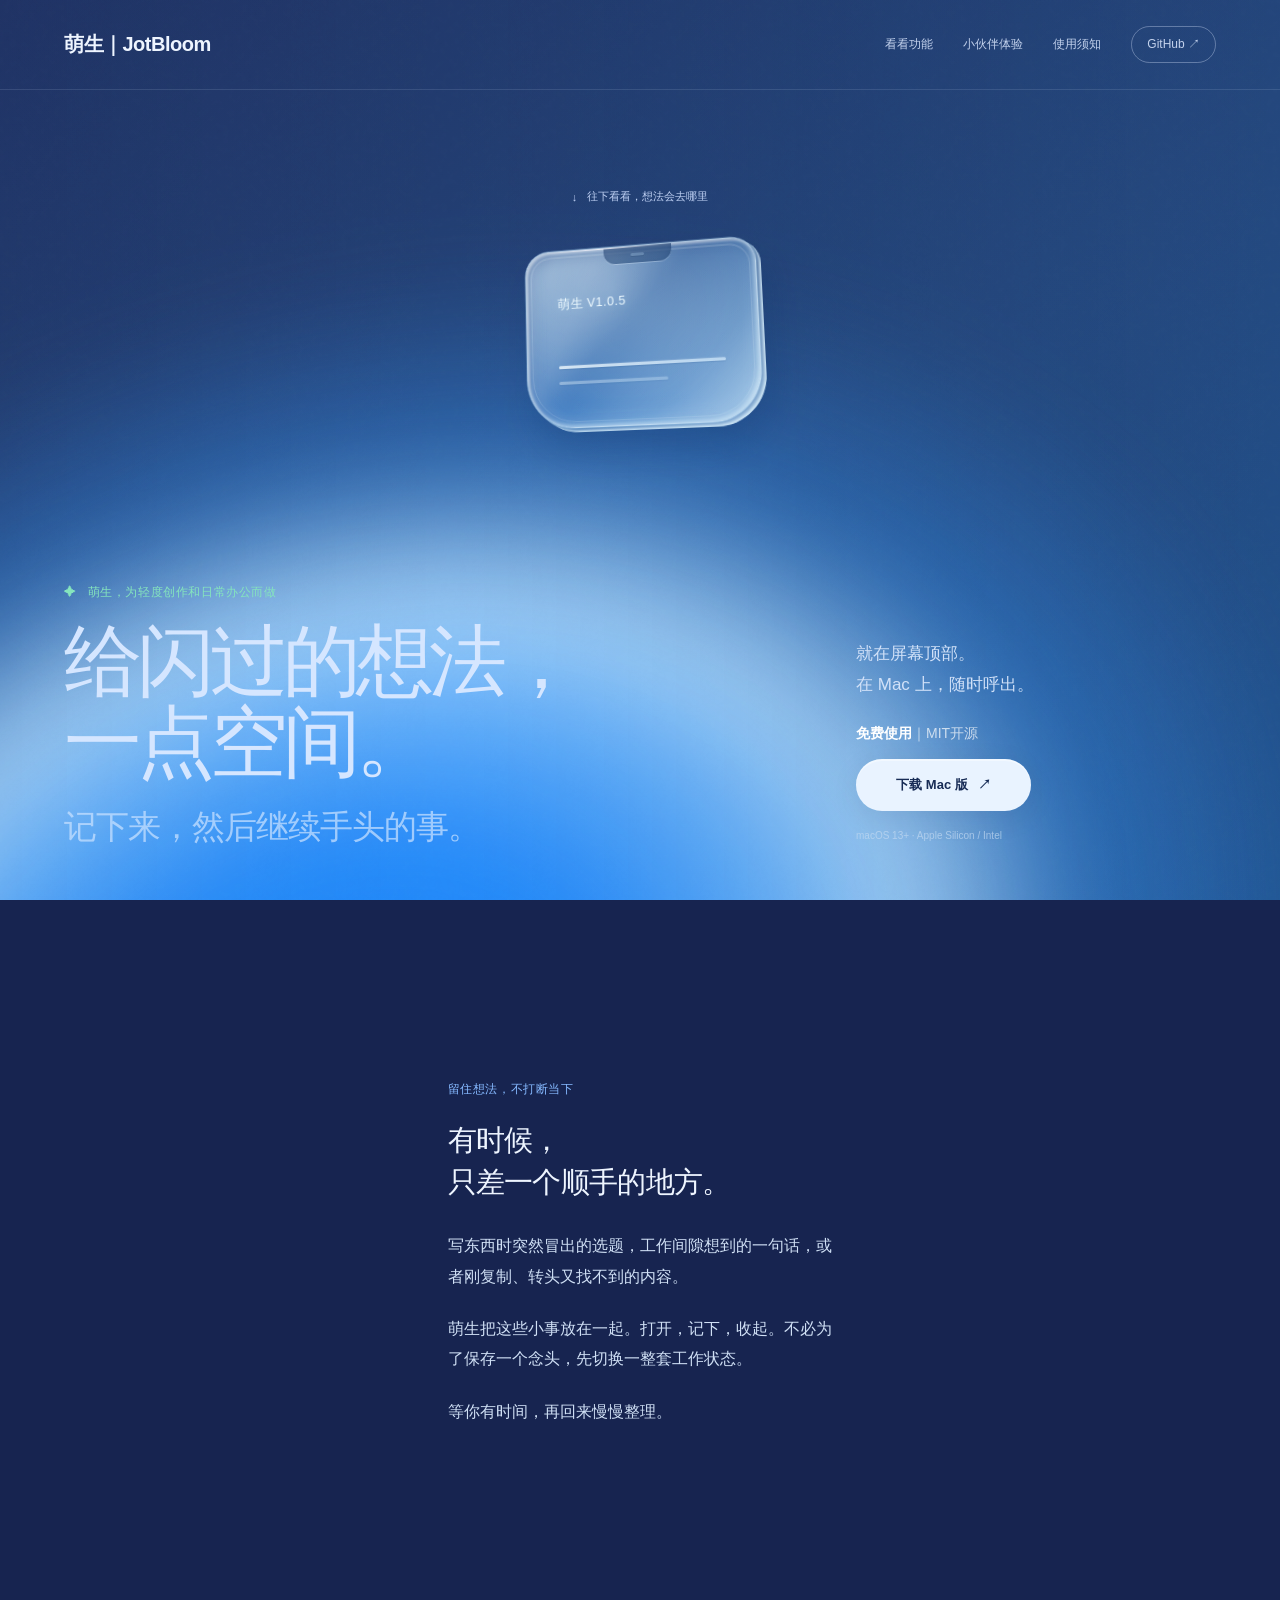
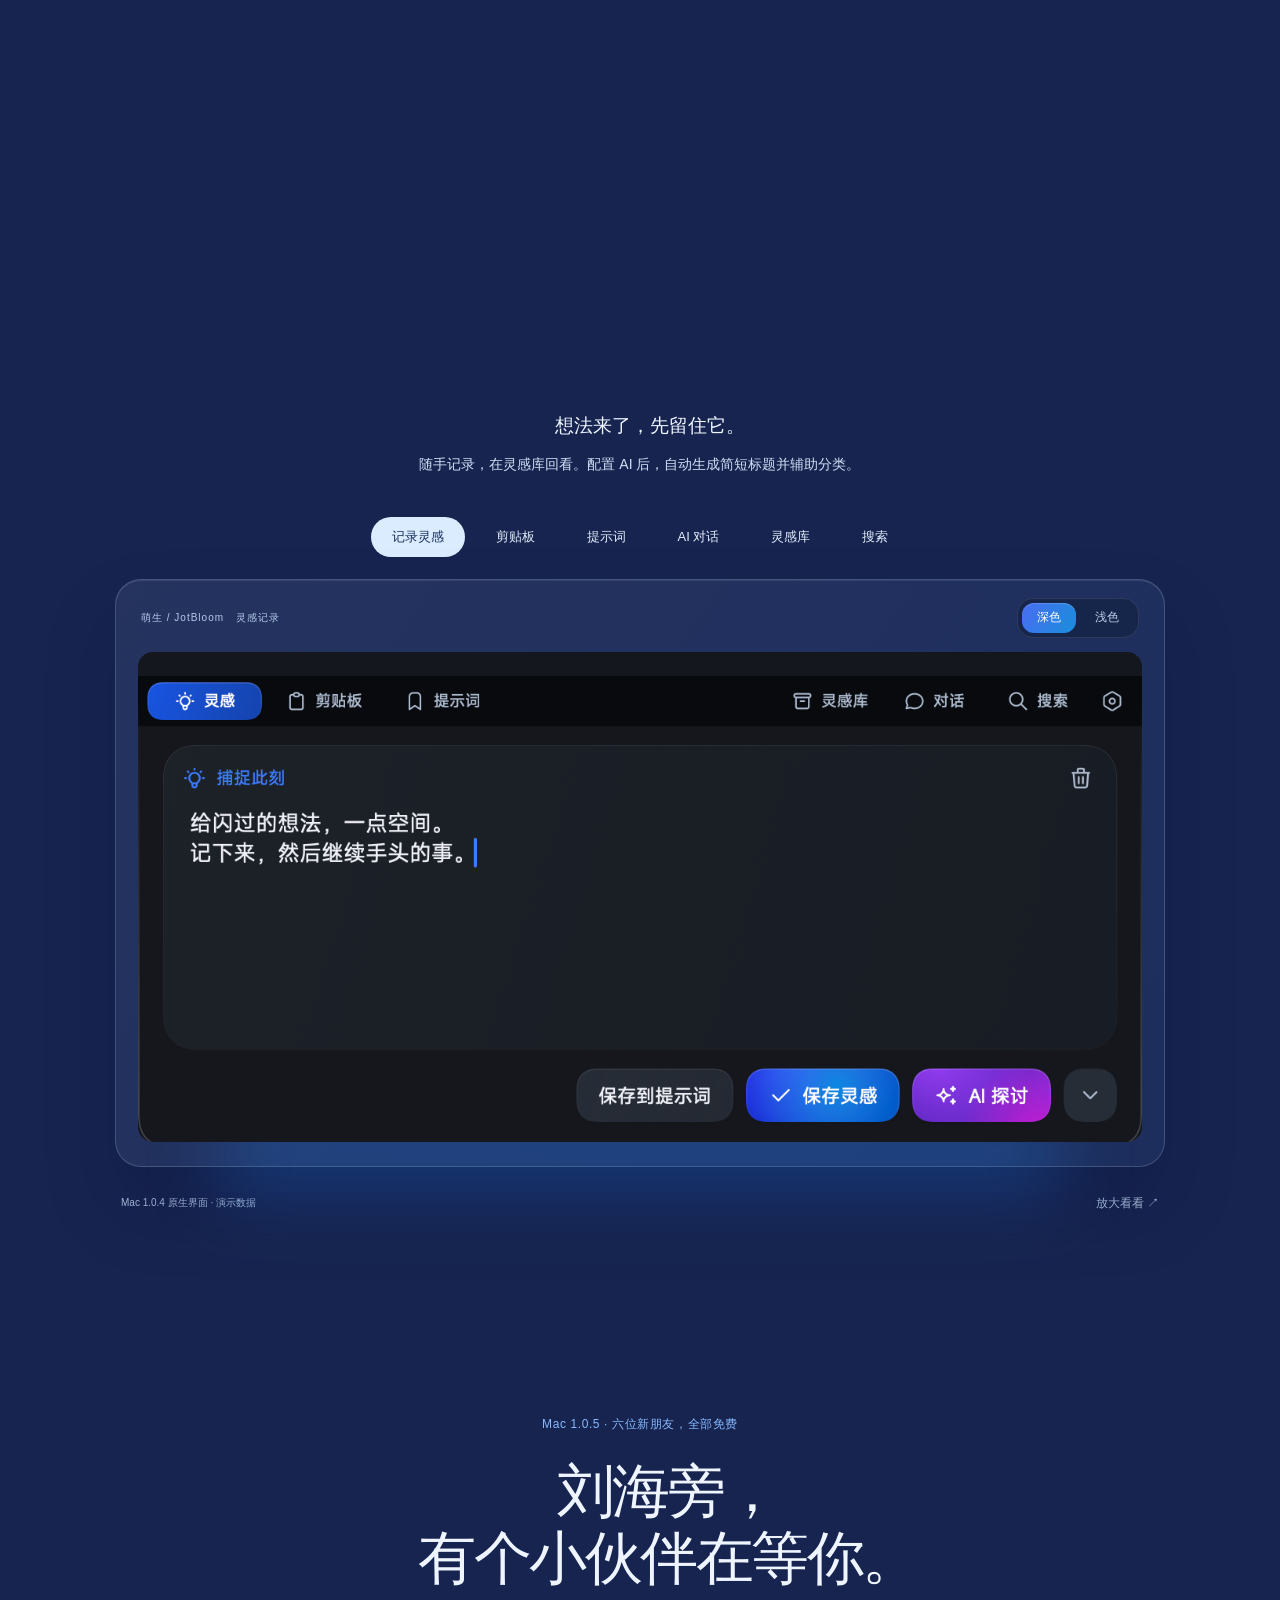
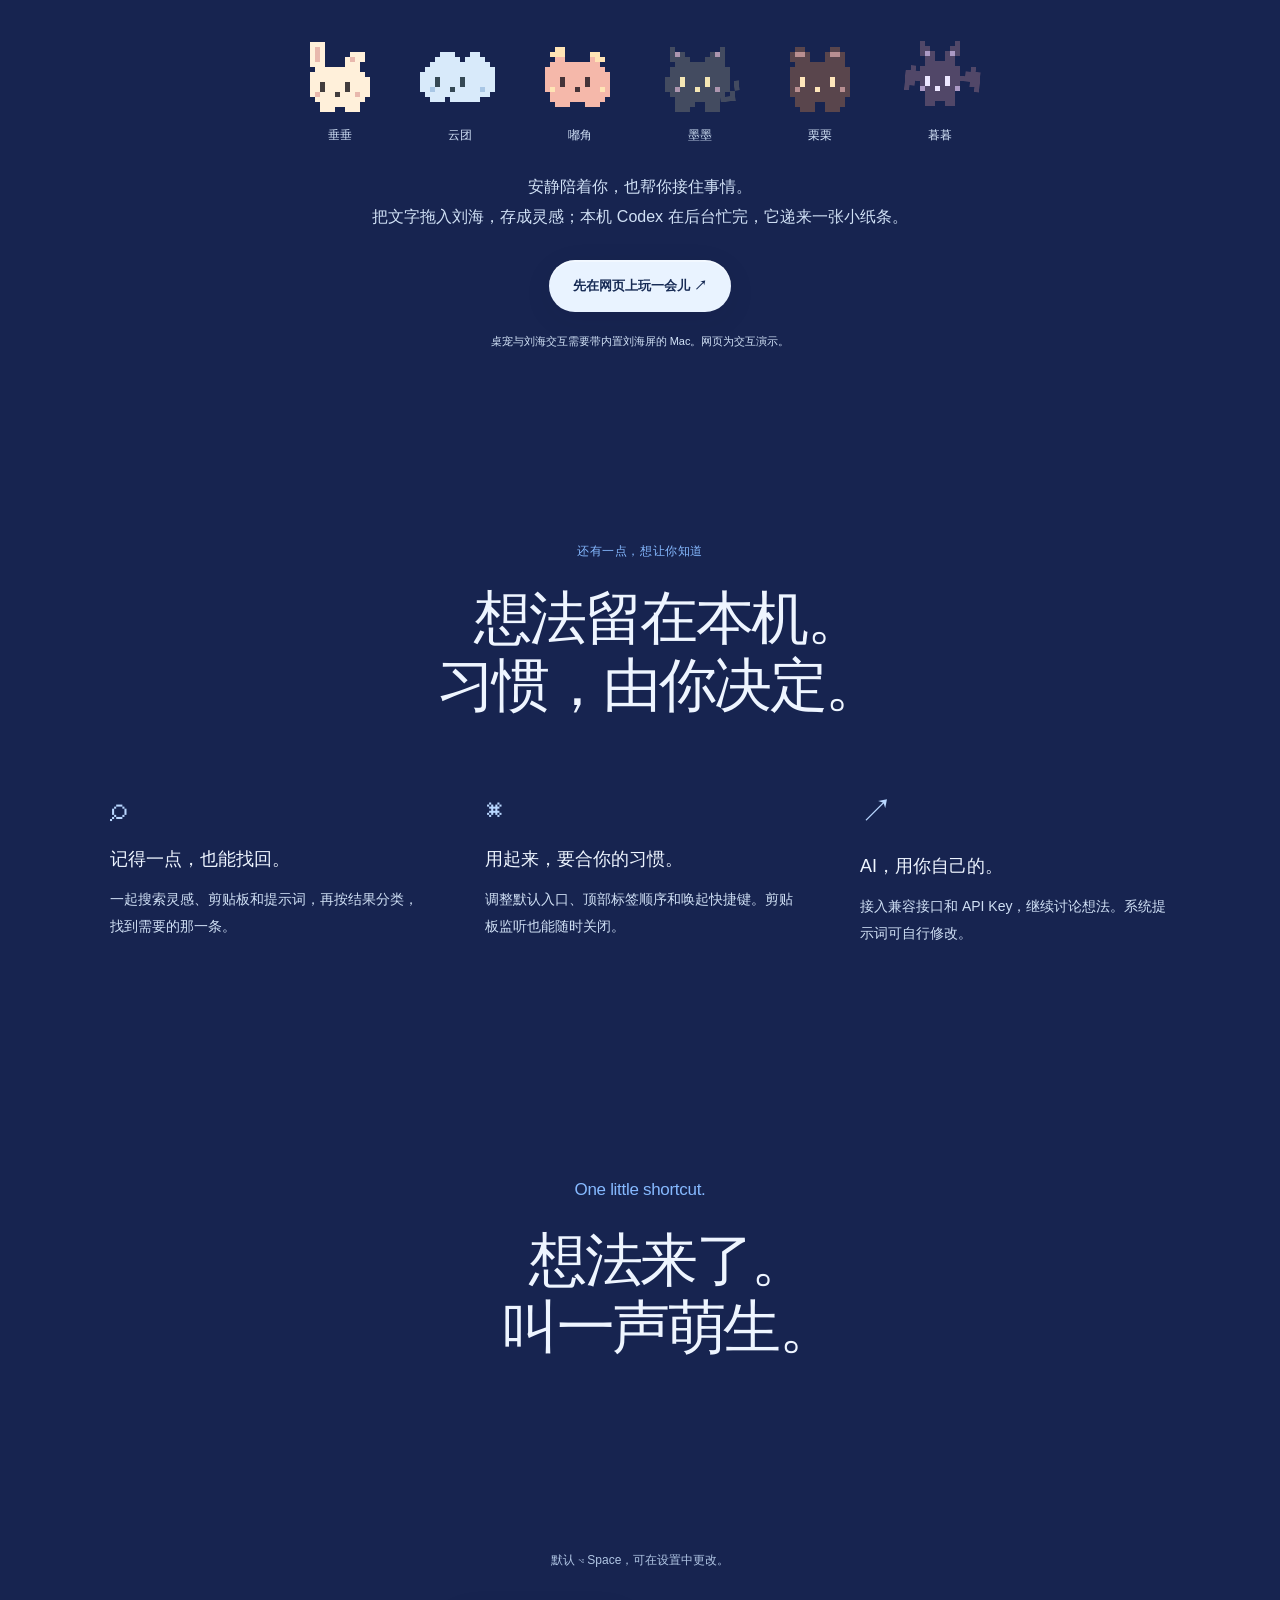
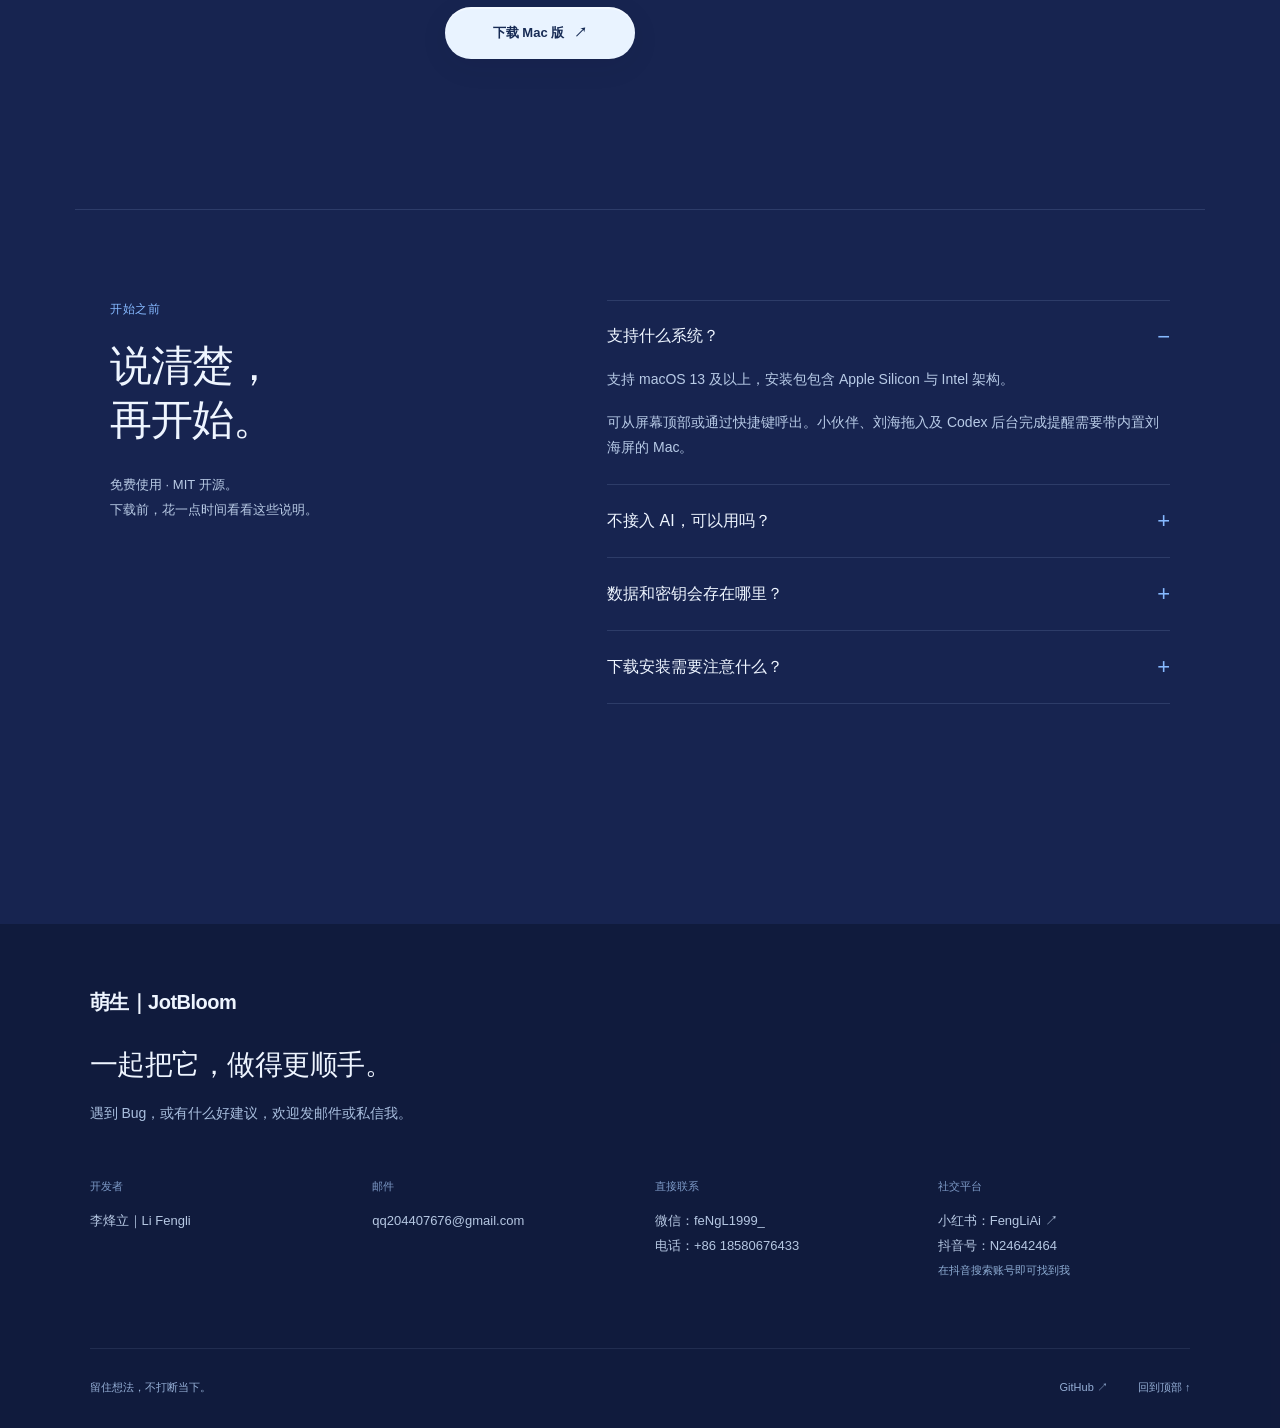
==== commit 69e1db61: "Publish interactive companion greetings" ====
--- a/index.html
+++ b/index.html
@@ -1,6 +1,6 @@
 <!doctype html>
 <html lang="zh-CN">
-<head><meta charset="utf-8"><meta name="viewport" content="width=device-width,initial-scale=1"><meta name="color-scheme" content="dark"><title>萌生 JotBloom — 给想法一点空间</title><meta name="description" content="适配 Mac 的免费屏幕顶部灵感工具。记录灵感、回看剪贴板、复用提示词，再与 AI 继续想下去。Mac 新增六个小伙伴、拖入刘海收录灵感和 Codex 后台完成提醒。"><link rel="stylesheet" href="lightfield.css?v=1.0.5-web5"><script src="lightfield.js?v=1.0.5" defer></script><script src="navigation.js?v=1.0.5-web5" defer></script></head>
+<head><meta charset="utf-8"><meta name="viewport" content="width=device-width,initial-scale=1"><meta name="color-scheme" content="dark"><title>萌生 JotBloom — 给想法一点空间</title><meta name="description" content="适配 Mac 的免费屏幕顶部灵感工具。记录灵感、回看剪贴板、复用提示词，再与 AI 继续想下去。Mac 新增六个小伙伴、拖入刘海收录灵感和 Codex 后台完成提醒。"><link rel="stylesheet" href="lightfield.css?v=1.0.5-web6"><script src="lightfield.js?v=1.0.5" defer></script><script src="navigation.js?v=1.0.5-web5" defer></script></head>
 <body>
   <div class="lightfield" aria-hidden="true"><div class="field-sweep"></div><div class="field-ribbon"></div><div class="field-shade"></div><div class="grain"></div></div>
   <a class="skip" href="#story">跳到产品介绍</a>
@@ -41,4 +41,4 @@
   </main>
   <dialog class="message-dialog" aria-labelledby="message-title"><button class="close" aria-label="关闭说明">×</button><p class="kicker">谢谢你，给萌生一点支持</p><h2 id="message-title">喜欢萌生的话，帮我点颗 Star 吧。</h2><p id="message-body">已发起下载。家人们，如果这个小工具对你有帮助，欢迎去 GitHub 点点 Star。遇到 Bug 或有好建议，也欢迎告诉我！<br>不用点星也能正常下载；若浏览器未开始下载，可以从版本页面重试。</p><div class="download-thanks-actions"><a class="pill" href="https://github.com/FengLi-AI/JotBloom-Notch-Assistant" target="_blank" rel="noopener noreferrer">去 GitHub 点 Star ↗</a><button class="text-link close-message">先体验一下</button></div><a class="download-fallback" href="https://github.com/FengLi-AI/JotBloom-Notch-Assistant/releases" target="_blank" rel="noopener noreferrer">没开始下载？打开版本页面 ↗</a></dialog>
   <dialog class="image-dialog" aria-label="产品截图大图"><button class="close" aria-label="关闭大图">×</button><img alt=""><p>原生界面截图 · 演示数据</p></dialog>
-<script src="companions/companion-engine.js?v=1.0.5"></script><script src="companions/native-renderer.js?v=1.0.5"></script><script src="companions/lineup.js?v=1.0.5"></script></body></html>
+<script src="companions/companion-engine.js?v=1.0.5"></script><script src="companions/native-renderer.js?v=1.0.5"></script><script src="companions/lineup.js?v=1.0.5-web6"></script></body></html>
--- a/lightfield.css
+++ b/lightfield.css
@@ -111,3 +111,5 @@
 main section[id]{scroll-margin-top:110px}
 @media(max-width:700px){body>header.experience-header nav>a[href="../#product"],body>header.experience-header nav>a[href="../#before"]{display:none}}
 @media(max-width:600px){body>header{padding-inline:24px}main section[id]{scroll-margin-top:94px}}
+
+.companion-greeting{display:block;margin:auto;padding:0;border:0;background:transparent;border-radius:12px;touch-action:pan-y}.companion-greeting canvas{display:block;image-rendering:pixelated}
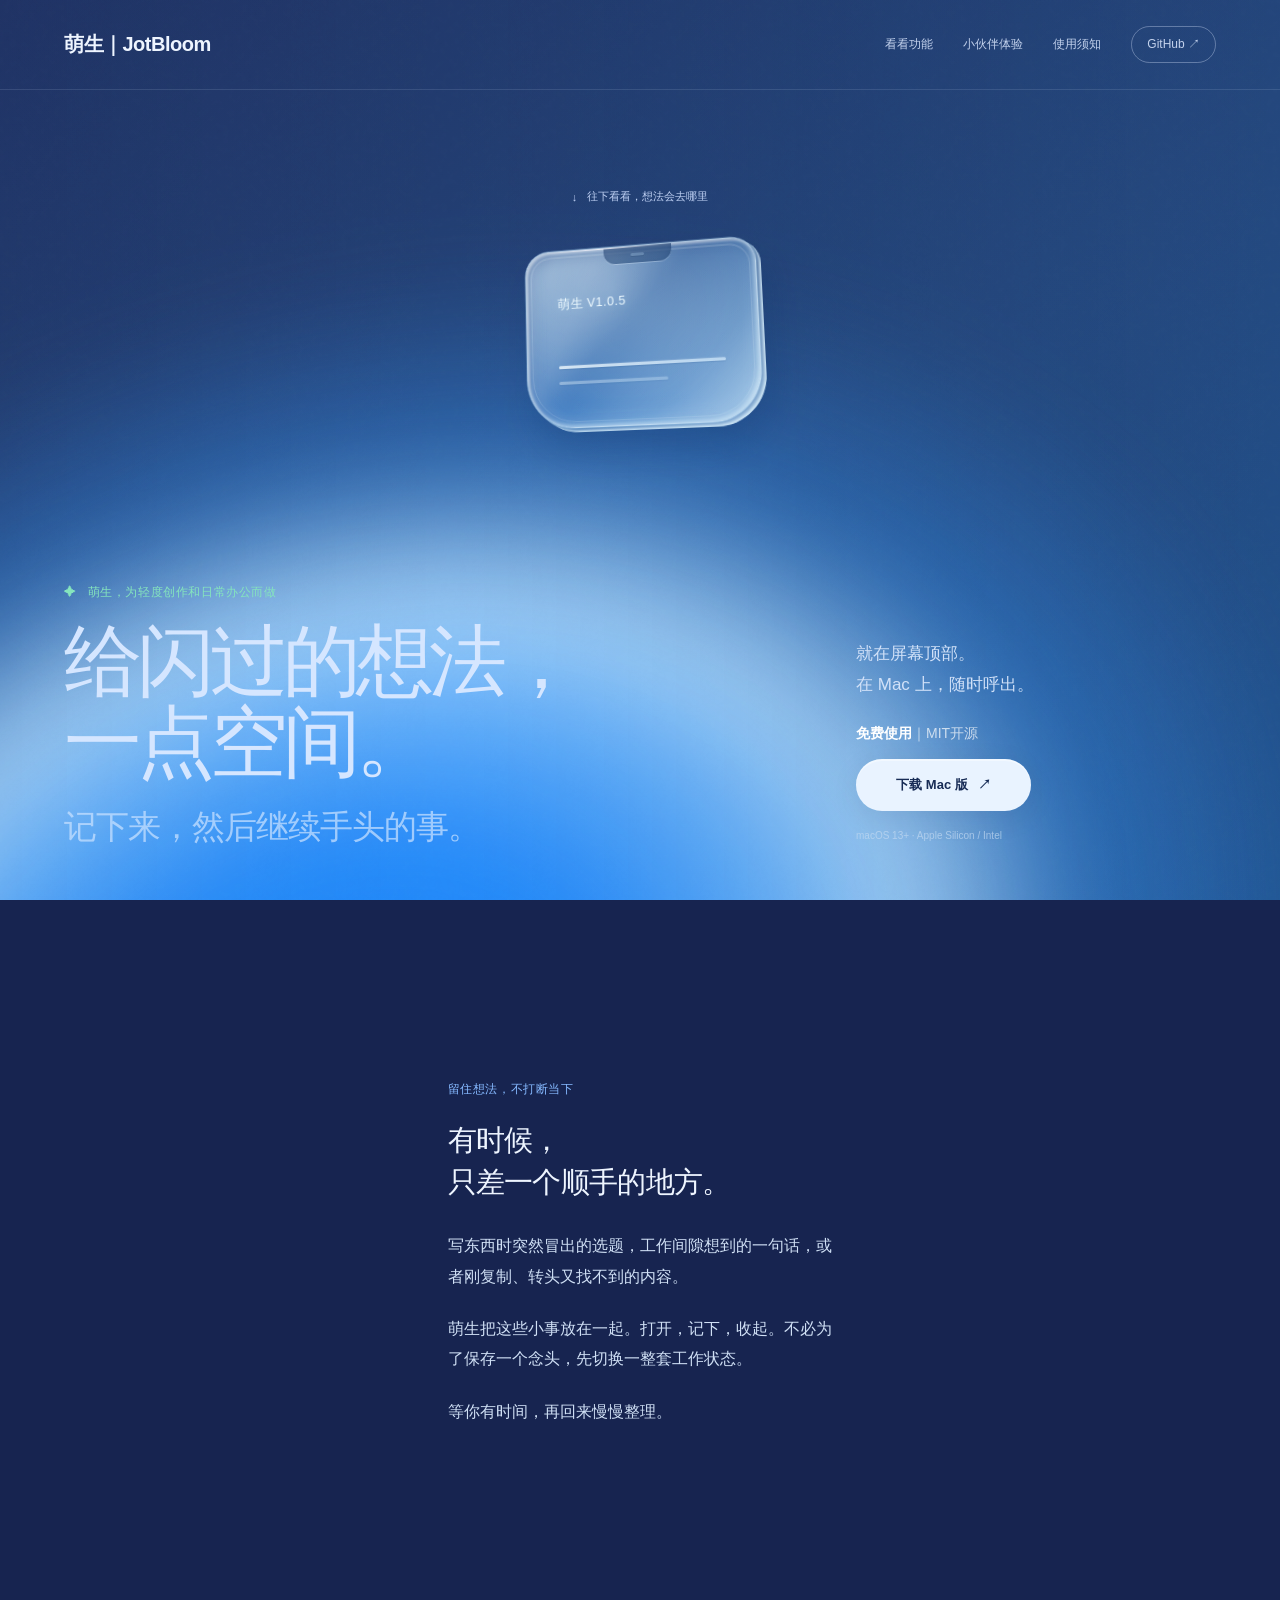
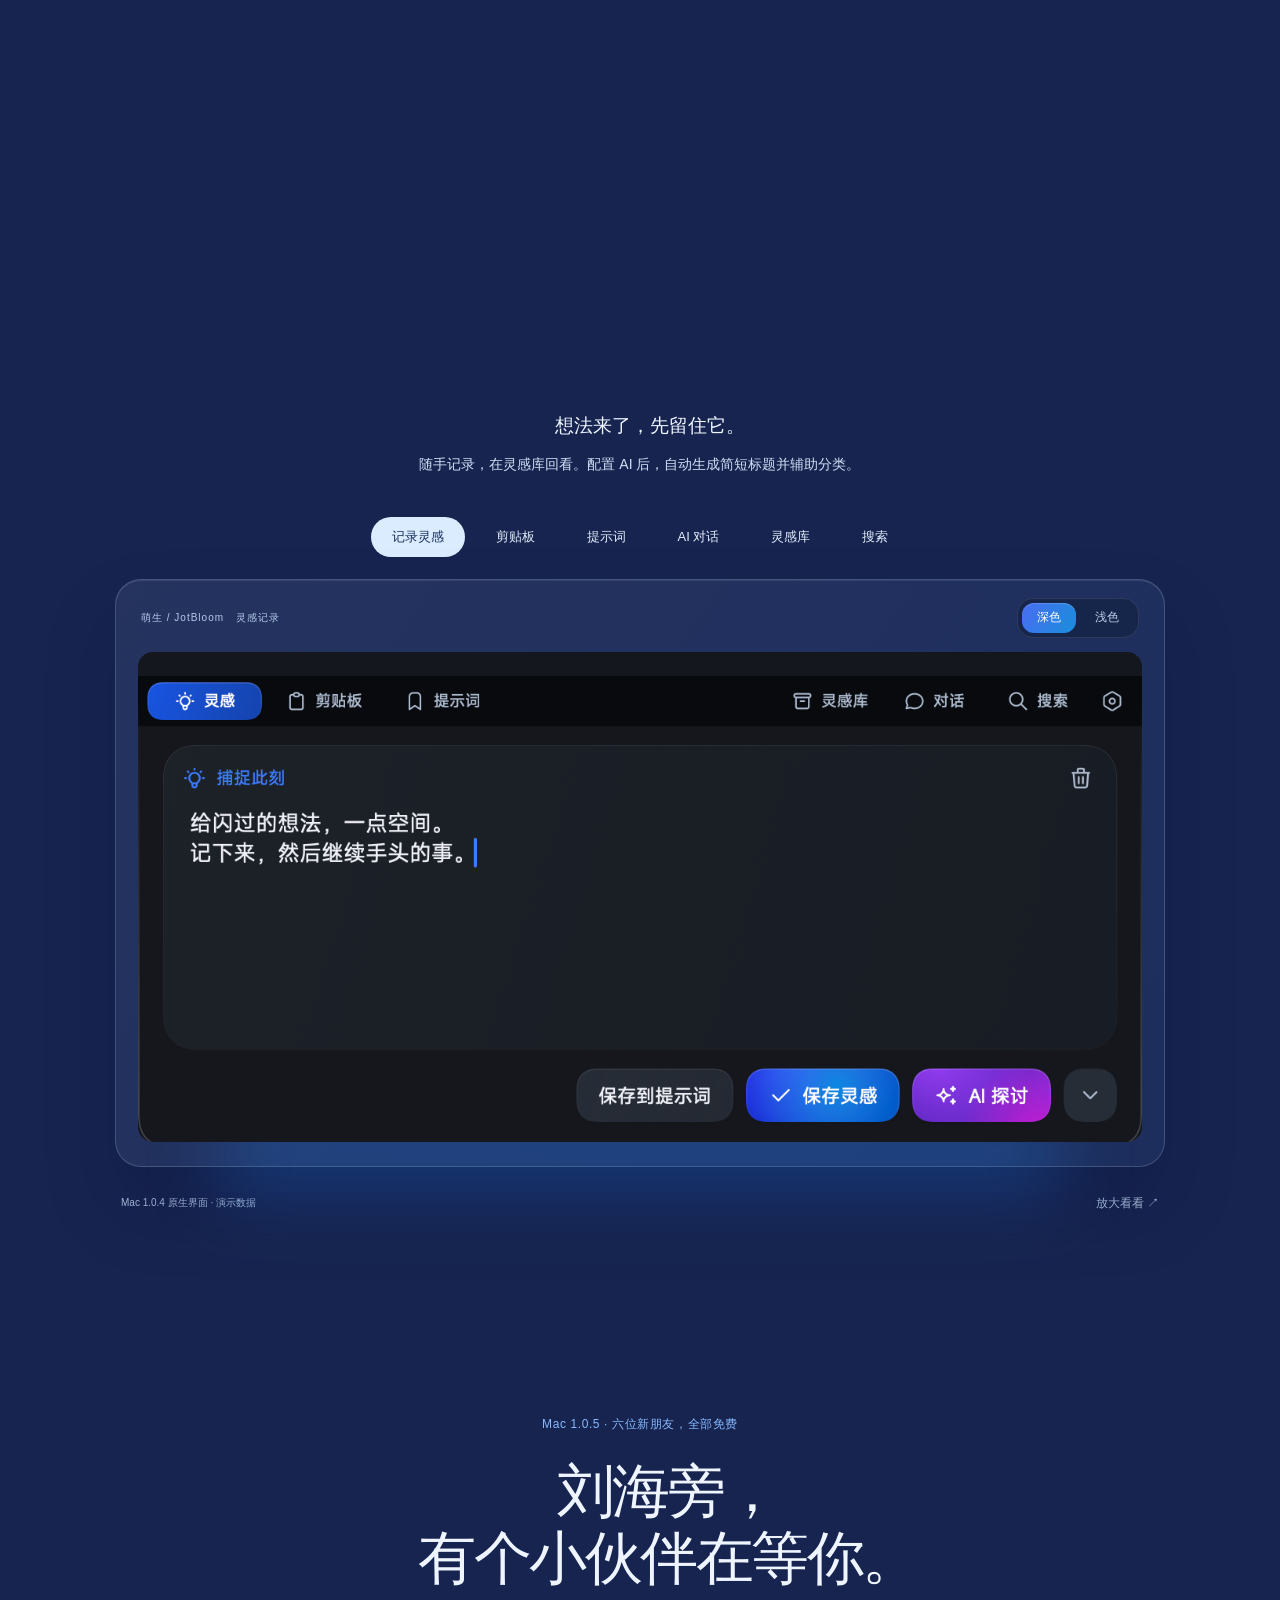
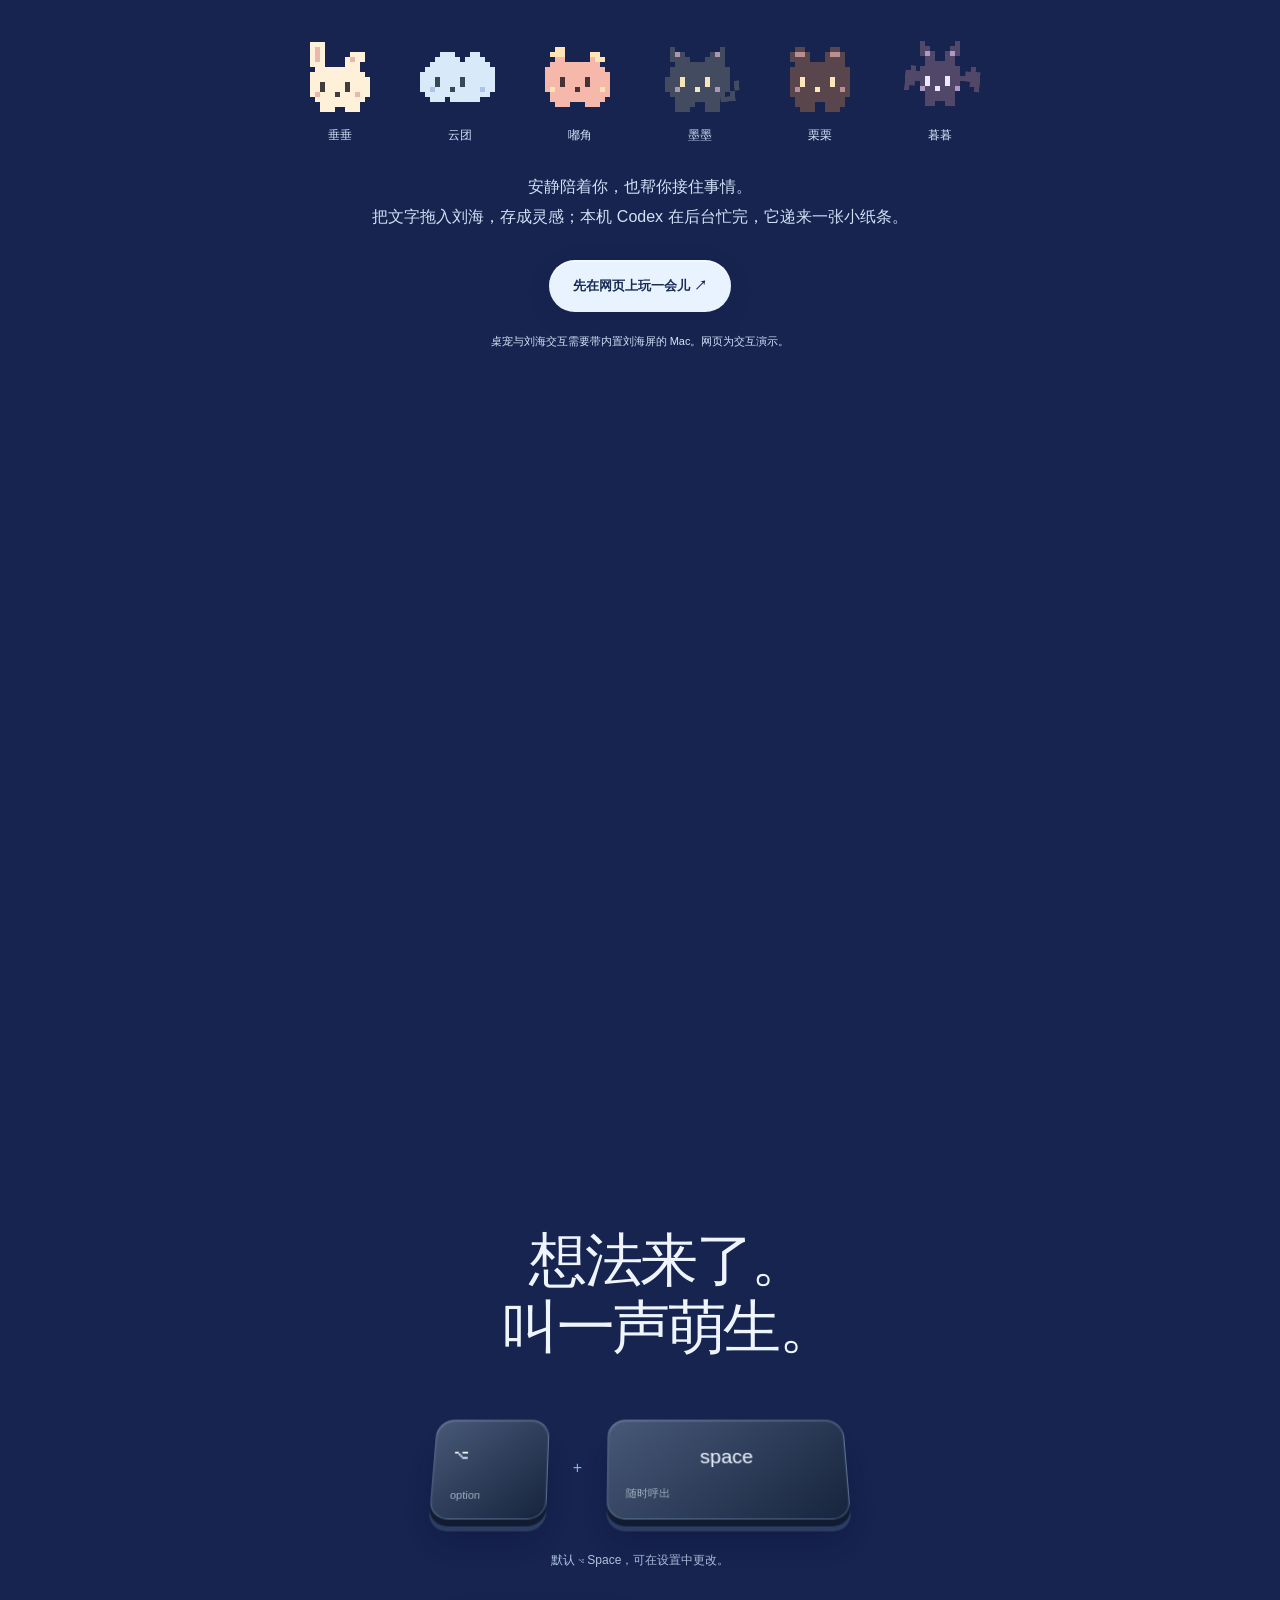
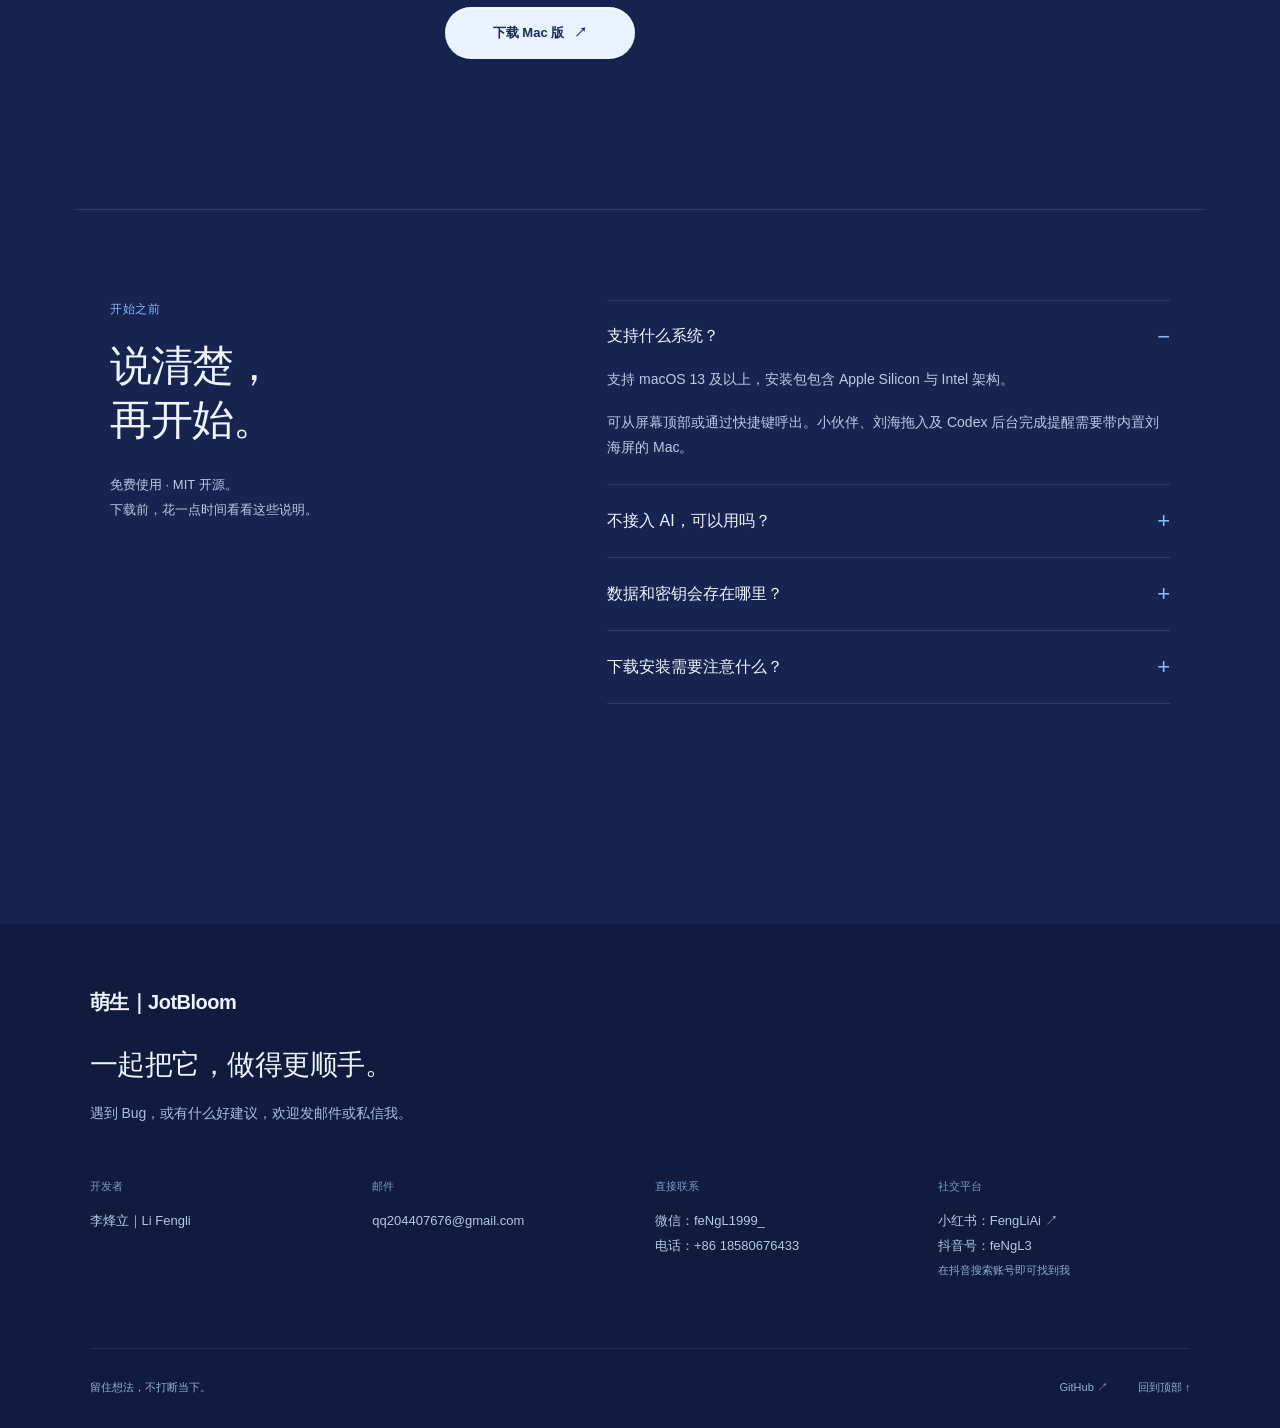
==== commit 3ff5c68c: "site: update Douyin contact to feNgL3" ====
--- a/index.html
+++ b/index.html
@@ -34,7 +34,7 @@
         <div><span>开发者</span><p>李烽立｜Li Fengli</p></div>
         <div><span>邮件</span><p><a href="mailto:qq204407676@gmail.com">qq204407676@gmail.com</a></p></div>
         <div><span>直接联系</span><p>微信：feNgL1999_<br><a href="tel:+8618580676433">电话：+86 18580676433</a></p></div>
-        <div><span>社交平台</span><p><a href="https://www.xiaohongshu.com/user/profile/69b6dd97000000003303a64d" target="_blank" rel="noopener noreferrer">小红书：FengLiAi ↗</a><br>抖音号：N24642464<br><small>在抖音搜索账号即可找到我</small></p></div>
+        <div><span>社交平台</span><p><a href="https://www.xiaohongshu.com/user/profile/69b6dd97000000003303a64d" target="_blank" rel="noopener noreferrer">小红书：FengLiAi ↗</a><br>抖音号：feNgL3<br><small>在抖音搜索账号即可找到我</small></p></div>
       </div>
       <div class="footer-bottom"><span>留住想法，不打断当下。</span><a class="text-link" href="https://github.com/FengLi-AI/JotBloom-Notch-Assistant" target="_blank" rel="noopener noreferrer">GitHub ↗</a><a href="#top">回到顶部 ↑</a></div>
     </footer>
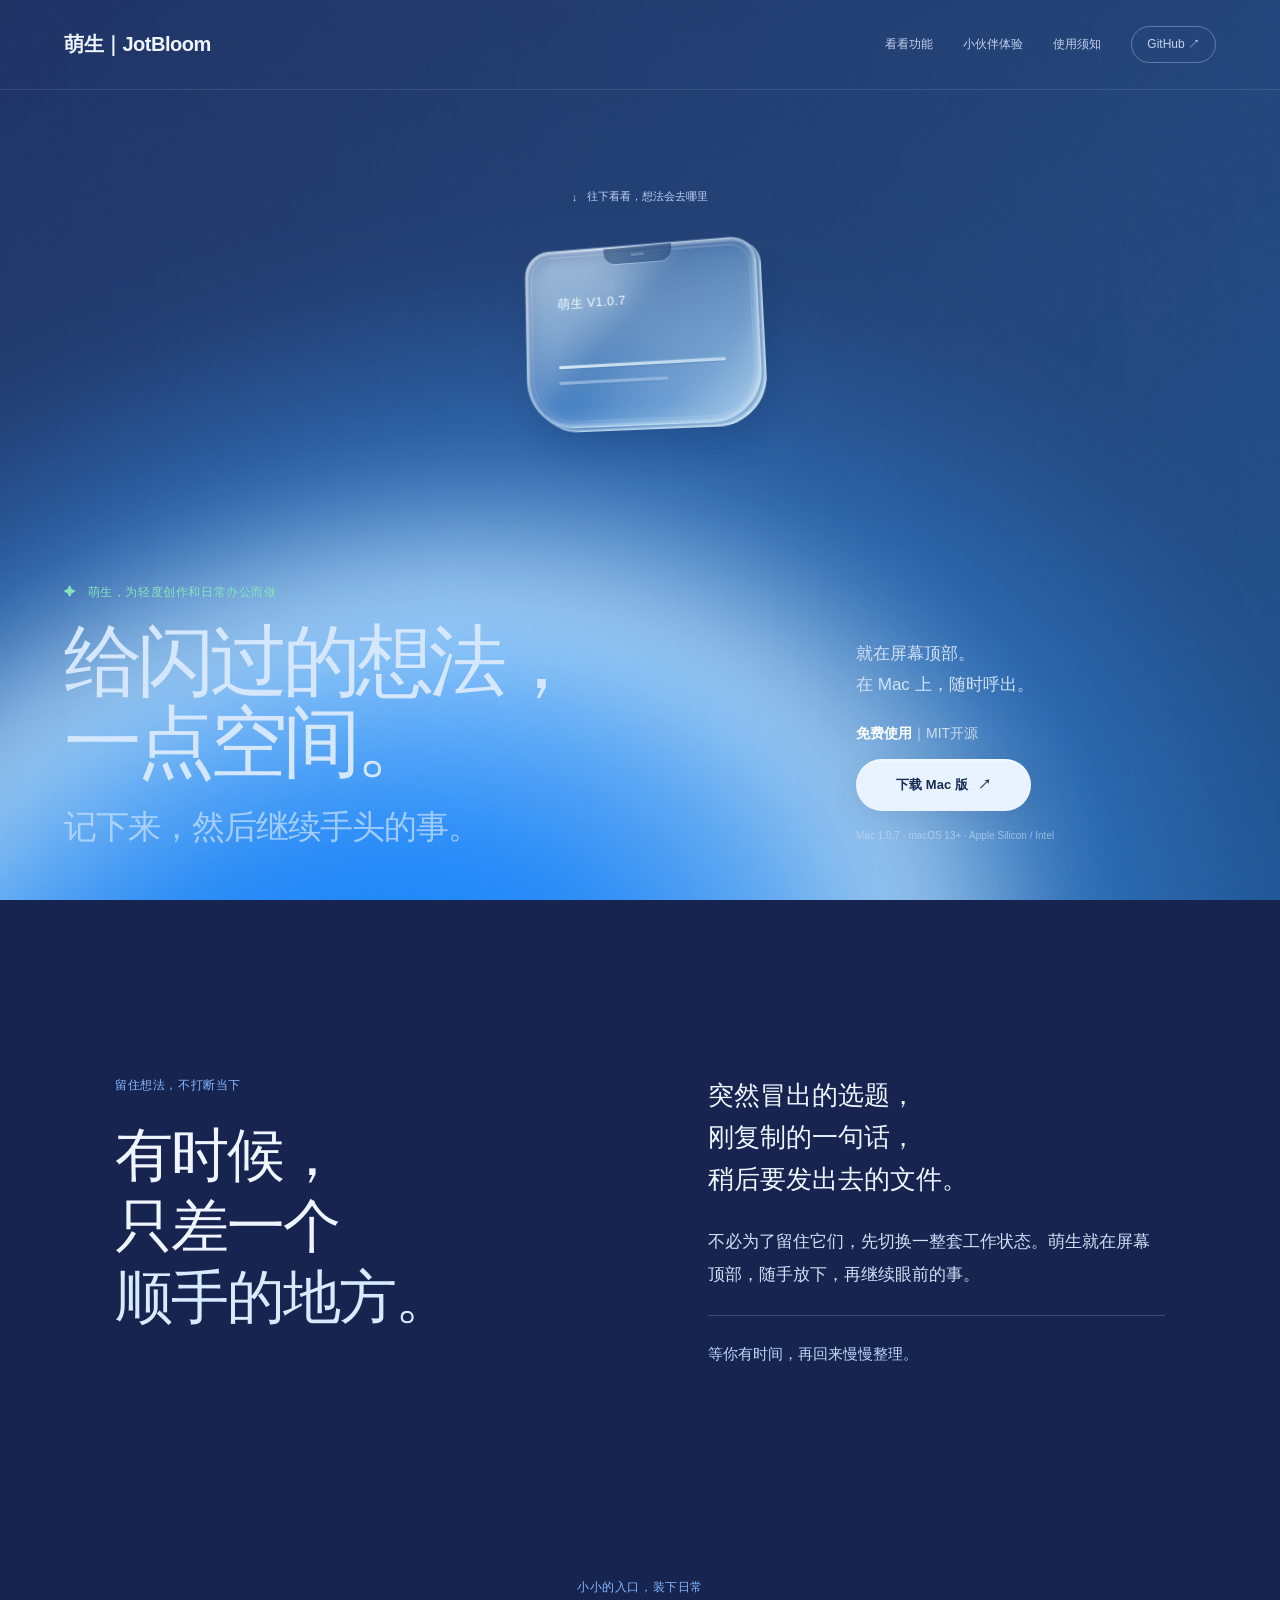
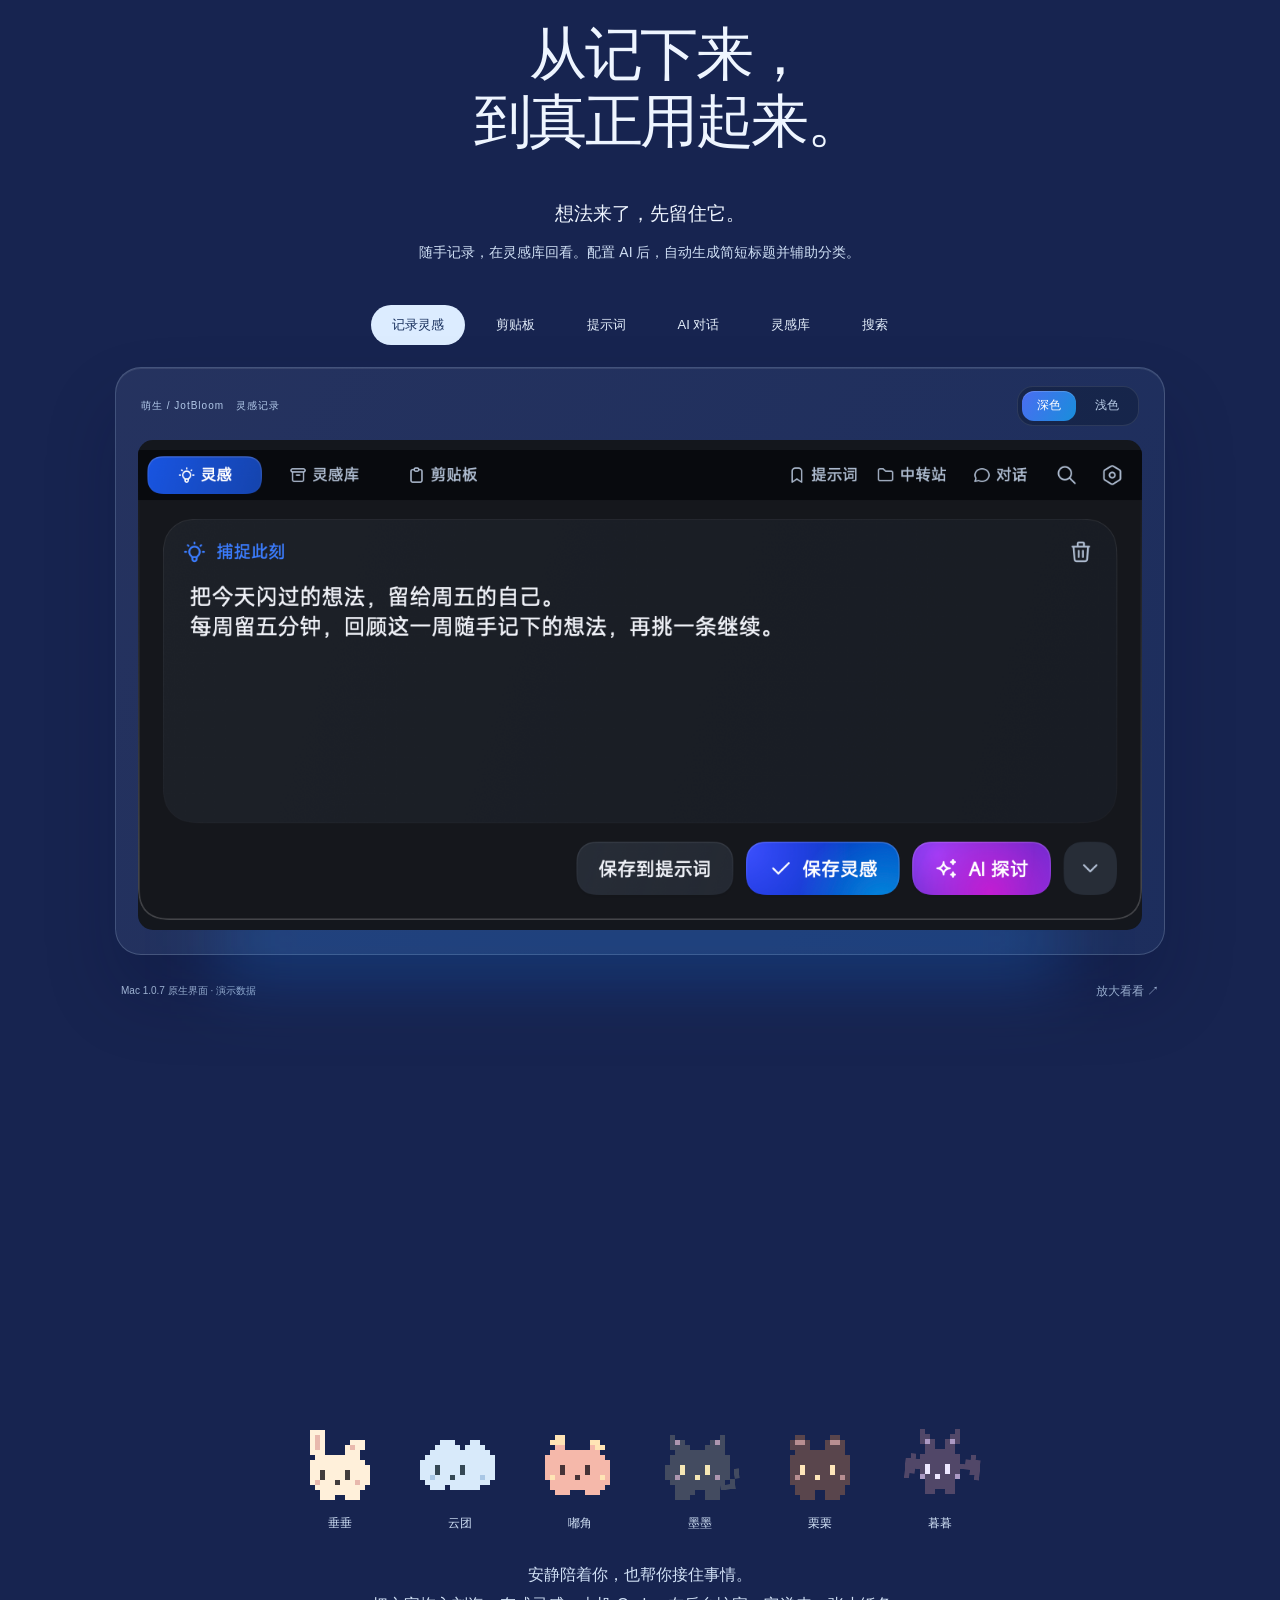
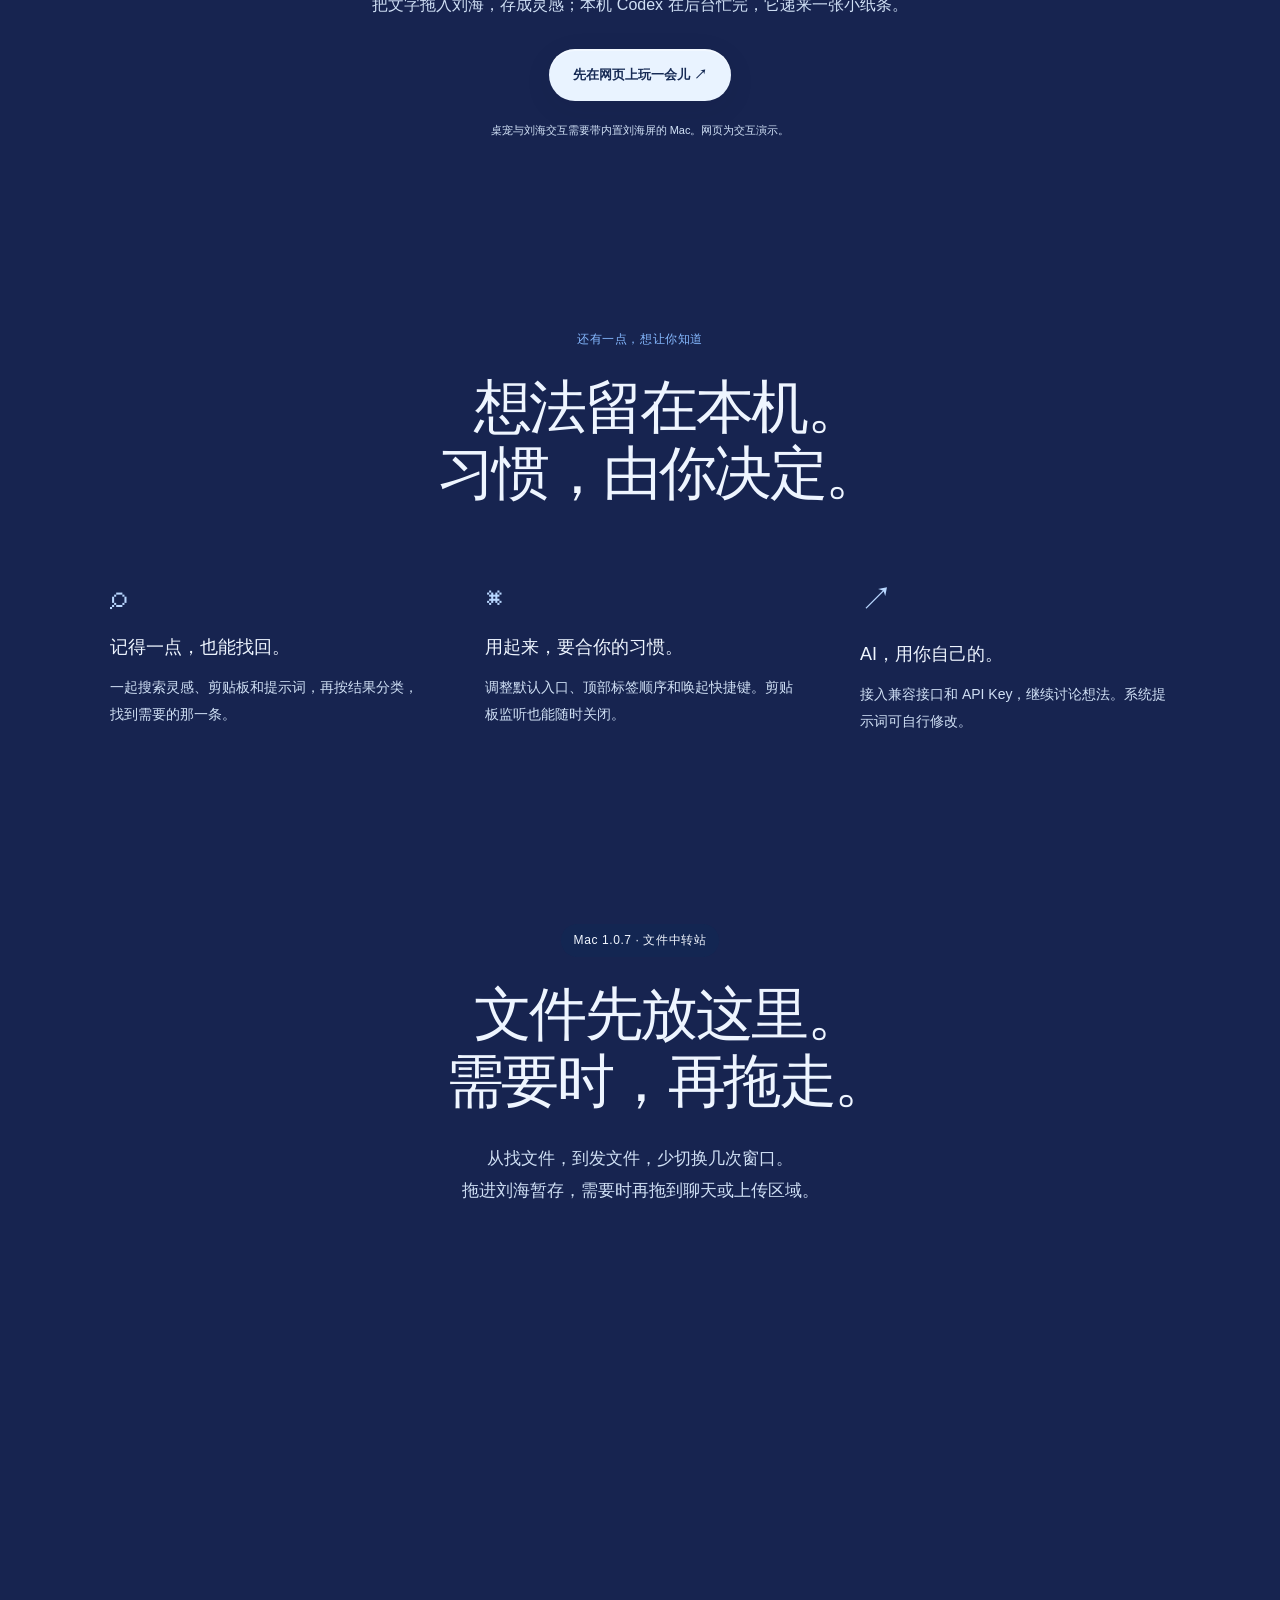
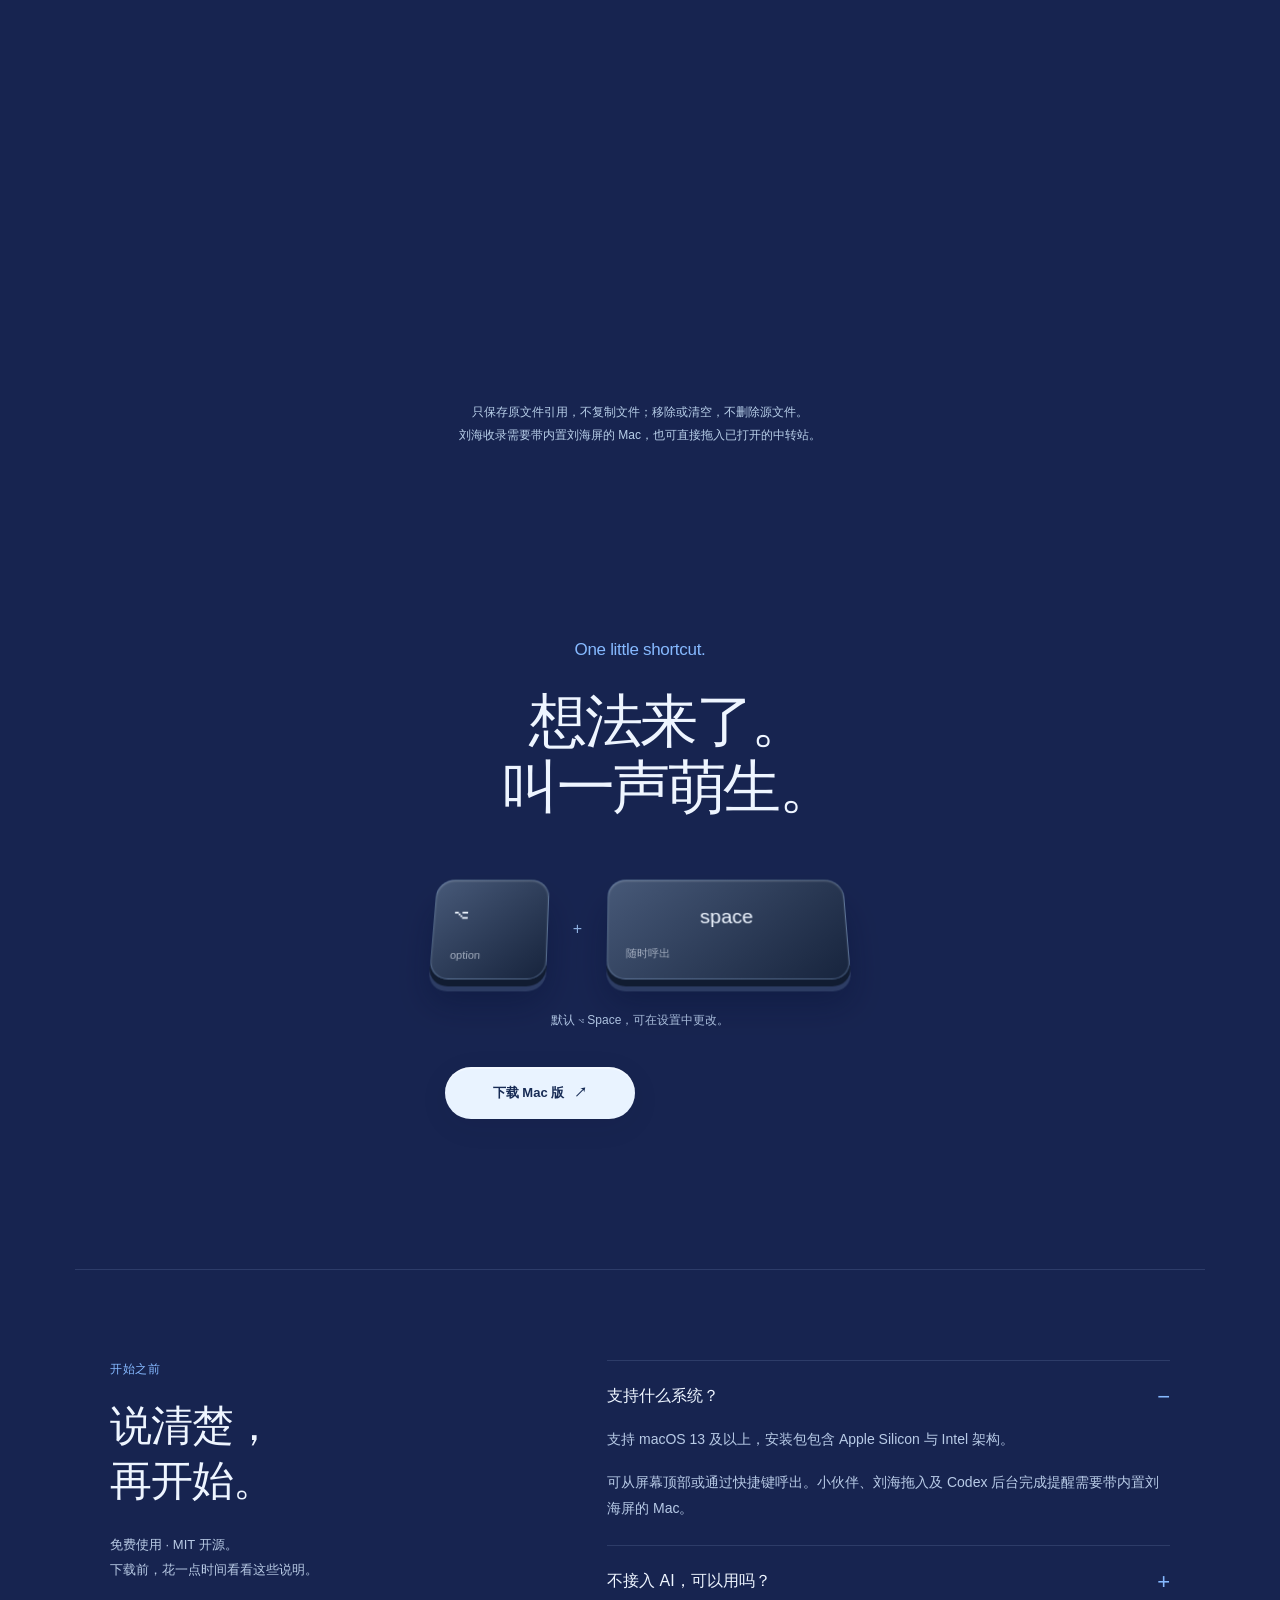
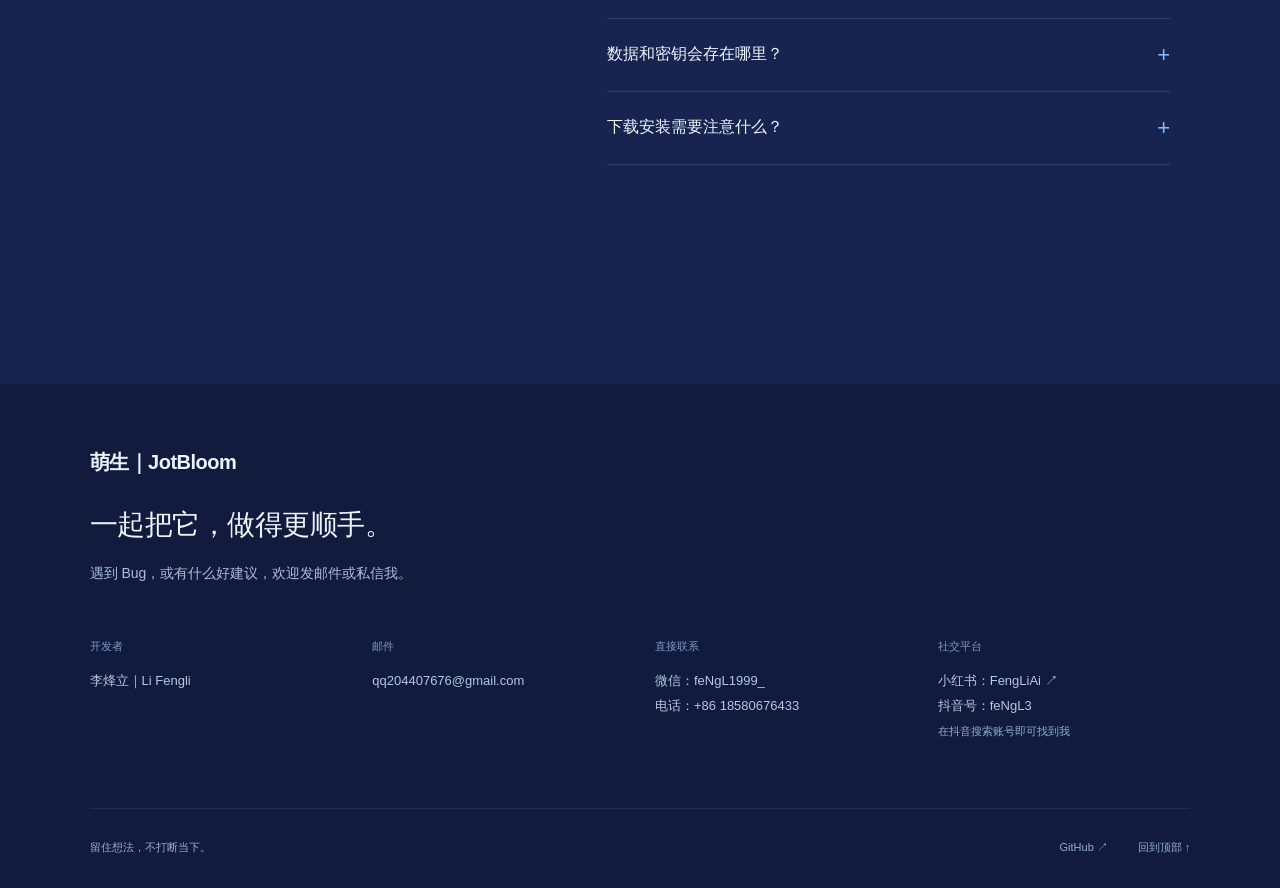
==== commit dbb97237: "Publish Mac 1.0.7 downloads, native screenshots and homepage file shelf section" ====
--- a/index.html
+++ b/index.html
@@ -1,6 +1,6 @@
 <!doctype html>
 <html lang="zh-CN">
-<head><meta charset="utf-8"><meta name="viewport" content="width=device-width,initial-scale=1"><meta name="color-scheme" content="dark"><title>萌生 JotBloom — 给想法一点空间</title><meta name="description" content="适配 Mac 的免费屏幕顶部灵感工具。记录灵感、回看剪贴板、复用提示词，再与 AI 继续想下去。Mac 新增六个小伙伴、拖入刘海收录灵感和 Codex 后台完成提醒。"><link rel="stylesheet" href="lightfield.css?v=1.0.5-web6"><script src="lightfield.js?v=1.0.5" defer></script><script src="navigation.js?v=1.0.5-web5" defer></script></head>
+<head><meta charset="utf-8"><meta name="viewport" content="width=device-width,initial-scale=1"><meta name="color-scheme" content="dark"><title>萌生 JotBloom — 给想法一点空间</title><meta name="description" content="适配 Mac 的免费屏幕顶部灵感工具。记录灵感、回看剪贴板、复用提示词，再与 AI 继续想下去。Mac 1.0.7 新增文件中转站：拖入暂存、拖出使用，只保存原文件引用。六位小伙伴陪你接住灵感。"><link rel="stylesheet" href="lightfield.css?v=1.0.7-web1"><script src="lightfield.js?v=1.0.7-web1" defer></script><script src="navigation.js?v=1.0.5-web5" defer></script></head>
 <body>
   <div class="lightfield" aria-hidden="true"><div class="field-sweep"></div><div class="field-ribbon"></div><div class="field-shade"></div><div class="grain"></div></div>
   <a class="skip" href="#story">跳到产品介绍</a>
@@ -8,25 +8,37 @@
   <main>
     <section class="opening" id="top">
       <a class="scroll-whisper" href="#story"><span>↓</span> 往下看看，想法会去哪里</a>
-      <a class="bloom-toy" href="#product" aria-label="认识萌生，查看产品功能"><div class="toy-float"><div class="toy-tilt"><div class="toy-depth"></div><div class="toy-face"><div class="toy-rim"></div><div class="toy-notch"><i></i></div><span class="toy-version">萌生 V1.0.5</span><div class="toy-writing"><i></i><i></i></div><div class="toy-sheen"></div><span class="toy-glint"></span></div></div></div></a>
-      <div class="hero-bottom"><div><p class="kicker"><span class="spark">✦</span> 萌生，为轻度创作和日常办公而做</p><h1>给闪过的想法，<br>一点空间。</h1><p class="hero-sub">记下来，然后继续手头的事。</p></div><div class="hero-aside"><p>就在屏幕顶部。<br>在 Mac 上，随时呼出。</p><p class="free-note"><strong>免费使用</strong><span>｜MIT开源</span></p><div class="download-pair" aria-label="下载 Mac 版安装包"><a class="pill" data-download href="https://github.com/FengLi-AI/JotBloom-Notch-Assistant/releases/download/v1.0.5/JotBloom-1.0.5-universal.dmg">下载 Mac 版 <span aria-hidden="true">↗</span></a></div><small>macOS 13+ · Apple Silicon / Intel</small></div></div>
+      <a class="bloom-toy" href="#product" aria-label="认识萌生，查看产品功能"><div class="toy-float"><div class="toy-tilt"><div class="toy-depth"></div><div class="toy-face"><div class="toy-rim"></div><div class="toy-notch"><i></i></div><span class="toy-version">萌生 V1.0.7</span><div class="toy-writing"><i></i><i></i></div><div class="toy-sheen"></div><span class="toy-glint"></span></div></div></div></a>
+      <div class="hero-bottom"><div><p class="kicker"><span class="spark">✦</span> 萌生，为轻度创作和日常办公而做</p><h1>给闪过的想法，<br>一点空间。</h1><p class="hero-sub">记下来，然后继续手头的事。</p></div><div class="hero-aside"><p>就在屏幕顶部。<br>在 Mac 上，随时呼出。</p><p class="free-note"><strong>免费使用</strong><span>｜MIT开源</span></p><div class="download-pair" aria-label="下载 Mac 版安装包"><a class="pill" data-download href="https://github.com/FengLi-AI/JotBloom-Notch-Assistant/releases/download/v1.0.7/JotBloom-1.0.7-universal.dmg">下载 Mac 版 <span aria-hidden="true">↗</span></a></div><small>Mac 1.0.7 · macOS 13+ · Apple Silicon / Intel</small></div></div>
     </section>
 
-    <section class="story" id="story"><div class="story-copy reveal"><p class="kicker">留住想法，不打断当下</p><h2>有时候，<br>只差一个顺手的地方。</h2><p>写东西时突然冒出的选题，工作间隙想到的一句话，或者刚复制、转头又找不到的内容。</p><p>萌生把这些小事放在一起。打开，记下，收起。不必为了保存一个念头，先切换一整套工作状态。</p><p class="soft">等你有时间，再回来慢慢整理。</p></div></section>
+    <section class="story" id="story" aria-labelledby="story-title">
+      <div class="story-layout">
+        <div class="story-heading reveal"><p class="kicker">留住想法，不打断当下</p><h2 id="story-title">有时候，<br>只差一个<br><span>顺手的地方。</span></h2></div>
+        <div class="story-copy reveal"><p class="story-lead">突然冒出的选题，<br>刚复制的一句话，<br>稍后要发出去的文件。</p><p>不必为了留住它们，先切换一整套工作状态。萌生就在屏幕顶部，随手放下，再继续眼前的事。</p><p class="story-return">等你有时间，再回来慢慢整理。</p></div>
+      </div>
+    </section>
 
     <section class="product" id="product"><div class="section-title reveal"><p class="kicker">小小的入口，装下日常</p><h2>从记下来，<br>到真正用起来。</h2></div>
       <div class="feature-caption"><h3 id="feature-heading">想法来了，先留住它。</h3><p id="feature-description">随手记录，保存后在灵感库回看。配置 AI 后，可自动生成简短标题并辅助分类。</p></div>
       <div class="product-tabs" role="tablist" aria-label="产品功能"><button role="tab" aria-selected="true" aria-controls="feature-panel" id="tab-capture" data-feature="capture" tabindex="0">记录灵感</button><button role="tab" aria-selected="false" aria-controls="feature-panel" id="tab-clipboard" data-feature="clipboard" tabindex="-1">剪贴板</button><button role="tab" aria-selected="false" aria-controls="feature-panel" id="tab-prompts" data-feature="prompts" tabindex="-1">提示词</button><button role="tab" aria-selected="false" aria-controls="feature-panel" id="tab-chat" data-feature="chat" tabindex="-1">AI 对话</button><button role="tab" aria-selected="false" aria-controls="feature-panel" id="tab-library" data-feature="library" tabindex="-1">灵感库</button><button role="tab" aria-selected="false" aria-controls="feature-panel" id="tab-search" data-feature="search" tabindex="-1">搜索</button></div>
-      <div class="feature-panel" id="feature-panel" role="tabpanel" aria-labelledby="tab-capture"><div class="stage"><div class="stage-bar"><span>萌生 / JotBloom <span id="feature-label">灵感记录</span></span><div class="preview-theme" role="group" aria-label="产品截图配色"><button type="button" data-preview-theme="dark" aria-pressed="true">深色</button><button type="button" data-preview-theme="light" aria-pressed="false">浅色</button></div></div><button class="screenshot-button" aria-label="放大产品截图"><img id="feature-image" src="assets/1.0.4/dark-inspiration.png" alt="萌生灵感输入原生界面" width="1280" height="600"></button><div class="stage-floor" aria-hidden="true"></div></div><div class="stage-caption"><span>Mac 1.0.4 原生界面 · 演示数据</span><button class="text-link" id="zoom">放大看看 ↗</button></div></div>
+      <div class="feature-panel" id="feature-panel" role="tabpanel" aria-labelledby="tab-capture"><div class="stage"><div class="stage-bar"><span>萌生 / JotBloom <span id="feature-label">灵感记录</span></span><div class="preview-theme" role="group" aria-label="产品截图配色"><button type="button" data-preview-theme="dark" aria-pressed="true">深色</button><button type="button" data-preview-theme="light" aria-pressed="false">浅色</button></div></div><button class="screenshot-button" aria-label="放大产品截图"><img id="feature-image" src="assets/1.0.7/dark-inspiration.png" alt="萌生灵感输入原生界面" width="1280" height="600"></button><div class="stage-floor" aria-hidden="true"></div></div><div class="stage-caption"><span>Mac 1.0.7 原生界面 · 演示数据</span><button class="text-link" id="zoom">放大看看 ↗</button></div></div>
     </section>
 
-    <section class="companion-feature" id="companions"><div class="section-title reveal"><p class="kicker">Mac 1.0.5 · 六位新朋友，全部免费</p><h2>刘海旁，<br>有个小伙伴在等你。</h2></div><div class="companion-lineup" id="companion-lineup" aria-label="垂垂、云团、嘟角、墨墨、栗栗、暮暮"></div><p class="companion-summary">安静陪着你，也帮你接住事情。<br>把文字拖入刘海，存成灵感；本机 Codex 在后台忙完，它递来一张小纸条。</p><a class="pill" href="companions/">先在网页上玩一会儿 ↗</a><p class="companion-platform">桌宠与刘海交互需要带内置刘海屏的 Mac。网页为交互演示。</p></section>
+    <section class="companion-feature" id="companions"><div class="section-title reveal"><p class="kicker">六位小伙伴，全部免费</p><h2>刘海旁，<br>有个小伙伴在等你。</h2></div><div class="companion-lineup" id="companion-lineup" aria-label="垂垂、云团、嘟角、墨墨、栗栗、暮暮"></div><p class="companion-summary">安静陪着你，也帮你接住事情。<br>把文字拖入刘海，存成灵感；本机 Codex 在后台忙完，它递来一张小纸条。</p><a class="pill" href="companions/">先在网页上玩一会儿 ↗</a><p class="companion-platform">桌宠与刘海交互需要带内置刘海屏的 Mac。网页为交互演示。</p></section>
 
     <section class="more"><div class="section-title reveal"><p class="kicker">还有一点，想让你知道</p><h2>想法留在本机。<br>习惯，由你决定。</h2></div><div class="three-notes"><article class="reveal"><span class="note-symbol">⌕</span><h3>记得一点，也能找回。</h3><p>一起搜索灵感、剪贴板和提示词，再按结果分类，找到需要的那一条。</p></article><article class="reveal"><span class="note-symbol">⌘</span><h3>用起来，要合你的习惯。</h3><p>调整默认入口、顶部标签顺序和唤起快捷键。剪贴板监听也能随时关闭。</p></article><article class="reveal"><span class="note-symbol">↗</span><h3>AI，用你自己的。</h3><p>接入兼容接口和 API Key，继续讨论想法。系统提示词可自行修改。</p></article></div></section>
 
-    <section class="shortcut"><p class="kicker reveal">One little shortcut.</p><h2 class="reveal">想法来了。<br>叫一声萌生。</h2><div class="keys reveal" aria-label="Mac 默认唤起快捷键 Option 加空格"><kbd><span>⌥</span><small>option</small></kbd><b>+</b><kbd class="space-key"><span>space</span><small>随时呼出</small></kbd></div><p class="shortcut-note">默认 ⌥ Space，可在设置中更改。</p><div class="download-pair" aria-label="下载 Mac 版安装包"><a class="pill" data-download href="https://github.com/FengLi-AI/JotBloom-Notch-Assistant/releases/download/v1.0.5/JotBloom-1.0.5-universal.dmg">下载 Mac 版 <span aria-hidden="true">↗</span></a></div></section>
+    <section class="shelf-feature" id="file-shelf" aria-labelledby="shelf-title">
+      <div class="section-title reveal"><p class="kicker">Mac 1.0.7 · 文件中转站</p><h2 id="shelf-title">文件先放这里。<br>需要时，再拖走。</h2><p class="shelf-intro">从找文件，到发文件，少切换几次窗口。<br>拖进刘海暂存，需要时再拖到聊天或上传区域。</p></div>
+      <figure class="shelf-figure reveal"><button class="shelf-preview" aria-label="放大中转站原生界面截图"><img src="assets/1.0.7/dark-shelf.png" alt="萌生 1.0.7 文件中转站：类型标签、时间筛选和文件网格" width="1280" height="600" loading="lazy"></button><figcaption><span>Mac 1.0.7 原生界面 · 演示文件</span><span>点击图片放大 ↗</span></figcaption></figure>
+      <ol class="shelf-steps"><li class="reveal"><span class="step-index">01 / 放下</span><h3>拖进刘海，松手收录。</h3><p>轻轻闪过的彩色描边和小伙伴反馈，告诉你文件已经收好。</p></li><li class="reveal"><span class="step-index">02 / 找到</span><h3>按类型找，按时间筛。</h3><p>图片、文档、文件夹分开看；拖动排个顺序，常用文件放前面。</p></li><li class="reveal"><span class="step-index">03 / 使用</span><h3>拖到目标应用，继续用。</h3><p>上传附件或发送文件时，从中转站拖出，交给支持拖放的应用。</p></li></ol>
+      <p class="shelf-note">只保存原文件引用，不复制文件；移除或清空，不删除源文件。<br>刘海收录需要带内置刘海屏的 Mac，也可直接拖入已打开的中转站。</p>
+    </section>
 
-    <section class="before" id="before"><div class="before-heading"><p class="kicker">开始之前</p><h2>说清楚，<br>再开始。</h2><p>免费使用 · MIT 开源。<br>下载前，花一点时间看看这些说明。</p></div><div class="questions"><details name="questions" open><summary>支持什么系统？</summary><div><p>支持 macOS 13 及以上，安装包包含 Apple Silicon 与 Intel 架构。</p><p>可从屏幕顶部或通过快捷键呼出。小伙伴、刘海拖入及 Codex 后台完成提醒需要带内置刘海屏的 Mac。</p></div></details><details name="questions"><summary>不接入 AI，可以用吗？</summary><div><p>可以。记录灵感、剪贴板历史、提示词管理和搜索可独立使用。Mac 的小伙伴和本机 Codex 完成事件提醒也不需要在萌生配置 AI。自动命名、AI 对话等功能需要你自己的接口和 API Key，服务商可能收费。</p></div></details><details name="questions"><summary>数据和密钥会存在哪里？</summary><div><p>新用户首次启动先选择数据保存位置；已有用户保留原位置，可在设置中迁移。API Key 存入系统钥匙串。使用 AI 功能时，必要内容会发送至你配置的服务，请留意敏感信息。</p></div></details><details name="questions"><summary>下载安装需要注意什么？</summary><div><p>请从本项目 GitHub Releases 下载 Mac 安装包。打开 DMG 后，将萌生拖入“应用程序”。首次启动时会请你选择数据保存位置。</p><p>安装包尚未经过 Apple 公证，系统可能提示核实来源。请按系统指引操作；升级前保留重要数据备份。</p><p><a href="https://github.com/FengLi-AI/JotBloom-Notch-Assistant/releases" target="_blank" rel="noopener noreferrer">查看版本与 SHA-256 校验值 ↗</a></p></div></details></div></section>
+    <section class="shortcut"><p class="kicker reveal">One little shortcut.</p><h2 class="reveal">想法来了。<br>叫一声萌生。</h2><div class="keys reveal" aria-label="Mac 默认唤起快捷键 Option 加空格"><kbd><span>⌥</span><small>option</small></kbd><b>+</b><kbd class="space-key"><span>space</span><small>随时呼出</small></kbd></div><p class="shortcut-note">默认 ⌥ Space，可在设置中更改。</p><div class="download-pair" aria-label="下载 Mac 版安装包"><a class="pill" data-download href="https://github.com/FengLi-AI/JotBloom-Notch-Assistant/releases/download/v1.0.7/JotBloom-1.0.7-universal.dmg">下载 Mac 版 <span aria-hidden="true">↗</span></a></div></section>
+
+    <section class="before" id="before"><div class="before-heading"><p class="kicker">开始之前</p><h2>说清楚，<br>再开始。</h2><p>免费使用 · MIT 开源。<br>下载前，花一点时间看看这些说明。</p></div><div class="questions"><details name="questions" open><summary>支持什么系统？</summary><div><p>支持 macOS 13 及以上，安装包包含 Apple Silicon 与 Intel 架构。</p><p>可从屏幕顶部或通过快捷键呼出。小伙伴、刘海拖入及 Codex 后台完成提醒需要带内置刘海屏的 Mac。</p></div></details><details name="questions"><summary>不接入 AI，可以用吗？</summary><div><p>可以。记录灵感、剪贴板历史、提示词管理、文件中转站和搜索可独立使用。Mac 的小伙伴和本机 Codex 完成事件提醒也不需要在萌生配置 AI。自动命名、AI 对话等功能需要你自己的接口和 API Key，服务商可能收费。</p></div></details><details name="questions"><summary>数据和密钥会存在哪里？</summary><div><p>新用户首次启动先选择数据保存位置；已有用户保留原位置，可在设置中迁移。API Key 存入系统钥匙串。使用 AI 功能时，必要内容会发送至你配置的服务，请留意敏感信息。</p></div></details><details name="questions"><summary>下载安装需要注意什么？</summary><div><p>请从本项目 GitHub Releases 下载 Mac 安装包。打开 DMG 后，将萌生拖入“应用程序”。首次启动时会请你选择数据保存位置。</p><p>安装包尚未经过 Apple 公证，系统可能提示核实来源。请按系统指引操作；升级前保留重要数据备份。1.0.7 会更新数据库结构，降级需恢复升级前的备份。</p><p><a href="https://github.com/FengLi-AI/JotBloom-Notch-Assistant/releases" target="_blank" rel="noopener noreferrer">查看版本与 SHA-256 校验值 ↗</a></p></div></details></div></section>
 
     <footer>
       <div class="footer-intro"><a class="wordmark" href="#top">萌生｜JotBloom</a><h2>一起把它，做得更顺手。</h2><p>遇到 Bug，或有什么好建议，欢迎发邮件或私信我。</p></div>
--- a/lightfield.css
+++ b/lightfield.css
@@ -1,12 +1,12 @@
 /* New standalone direction: atmospheric blue light, editorial scale, natural scroll. */
 :root{--ink:#eef5ff;--muted:#b6c5e0;--blue:#86b9ff;--green:#85e5bd;--night:#172450;--progress:0;--mx:0px;--my:0px;color-scheme:dark;font-family:"Avenir Next","PingFang SC","Helvetica Neue",sans-serif;color:var(--ink);background:var(--night)}
-*{box-sizing:border-box}html{scroll-behavior:smooth}body{margin:0;overflow-x:clip}button,a{-webkit-tap-highlight-color:transparent}button,input{font:inherit}button{cursor:pointer}button,a{color:inherit}a{text-decoration:none}button{border:0}h1,h2,h3,p{margin:0}button:focus-visible,a:focus-visible,summary:focus-visible{outline:2px solid #a9d3ff;outline-offset:6px}button:disabled{cursor:default}.skip{position:fixed;top:-100px;background:var(--ink);color:var(--night);padding:14px;z-index:100}.skip:focus{top:12px}
+*{box-sizing:border-box}html{scroll-behavior:smooth;overflow-x:clip}body{margin:0;overflow-x:clip}button,a{-webkit-tap-highlight-color:transparent}button,input{font:inherit}button{cursor:pointer}button,a{color:inherit}a{text-decoration:none}button{border:0}h1,h2,h3,p{margin:0}button:focus-visible,a:focus-visible,summary:focus-visible{outline:2px solid #a9d3ff;outline-offset:6px}button:disabled{cursor:default}.skip{position:fixed;top:-100px;background:var(--ink);color:var(--night);padding:14px;z-index:100}.skip:focus{top:12px}
 .lightfield{position:fixed;inset:0;z-index:-2;background:linear-gradient(160deg,#15214e,#1b2d5b 65%,#223769);overflow:hidden;pointer-events:none}.sky-light{position:absolute;left:12%;top:16%;width:76%;height:75%;background:radial-gradient(ellipse,#2e7fff30,transparent 65%);transform:translate(var(--mx),var(--my))}.horizon{position:absolute;left:-25%;width:150%;height:85%;bottom:calc(-54% + var(--progress)*32%);border-radius:50%;background:radial-gradient(ellipse at 50% 18%,#0988ff 0%,#278aff 26%,#a9d5f4 50%,#d1dae4 68%,transparent 76%);filter:blur(48px);transform:translateX(calc(var(--mx)*.3));opacity:.94}.grain{position:absolute;inset:0;opacity:.045;background-image:url("data:image/svg+xml,%3Csvg viewBox='0 0 180 180' xmlns='http://www.w3.org/2000/svg'%3E%3Cfilter id='n'%3E%3CfeTurbulence type='fractalNoise' baseFrequency='.8' numOctaves='3' stitchTiles='stitch'/%3E%3C/filter%3E%3Cpath fill='white' filter='url(%23n)' opacity='.8' d='M0 0h180v180H0z'/%3E%3C/svg%3E")}
 header{height:90px;position:absolute;inset:0 5% auto;display:flex;justify-content:space-between;align-items:center;z-index:4}.wordmark{font-size:20px;font-weight:600;letter-spacing:-.5px;display:inline-flex;align-items:baseline;gap:10px}.wordmark span{font-size:15px;font-weight:400;opacity:.55;letter-spacing:-.5px}nav{display:flex;align-items:center;gap:30px;font-size:12px;color:#c3d2ed}.text-link{background:none;padding:8px 0;font-size:inherit}.text-link:hover,nav a:hover{color:white}
 .opening{min-height:100svh;position:relative;display:flex;align-items:flex-end;padding:0 5% 50px}.scroll-whisper{position:absolute;top:21%;left:50%;transform:translateX(-50%);font-size:11px;color:#bdcff2;white-space:nowrap;display:flex;gap:10px;align-items:center}.scroll-whisper span{display:inline-block;animation:invite 2.4s ease-in-out infinite}@keyframes invite{50%{transform:translateY(5px)}}
 .hero-bottom{display:grid;grid-template-columns:1fr 270px;gap:70px;align-items:end;width:100%;position:relative;z-index:2}.kicker{font-size:12px;line-height:1.6;letter-spacing:.6px;color:var(--blue)}.opening .kicker{color:var(--green);margin-bottom:18px}.spark{margin-right:7px}.opening h1{font-size:clamp(52px,6.1vw,94px);font-weight:500;line-height:1.04;letter-spacing:-.065em;color:#d5e6ff}.hero-sub{font-size:clamp(20px,2.6vw,38px);letter-spacing:-1px;color:#c0d6f0a8;margin-top:22px}.hero-aside{padding-bottom:5px}.hero-aside p{font-size:17px;line-height:1.85;color:#d1e1f8;margin-bottom:24px}.pill{display:inline-flex;justify-content:center;align-items:center;gap:30px;padding:17px 24px;border-radius:40px;background:#e9f3ff;color:#172b55;font-size:13px;font-weight:600;box-shadow:0 2px 0 #ffffff60 inset,0 7px 30px #04102912;transition:background .2s,transform .2s}.pill:hover{background:white;transform:translateY(-2px)}.hero-aside small{display:block;color:#c4d9f0b0;font-size:10px;margin-top:16px}
 .sculpture{position:absolute;top:28%;left:50%;width:245px;height:165px;transform:translateX(-50%) translateY(calc(var(--progress)*70px)) rotateY(-20deg);perspective:850px;transform-style:preserve-3d;opacity:calc(1 - var(--progress)*.7);pointer-events:none}.glass-panel{position:absolute;inset:0;border-radius:16px 16px 50px 50px;border:1px solid #ebf8ff82;background:linear-gradient(115deg,#e5f8ff4d,#92b4eb12 48%,#d7edff73);box-shadow:inset 6px 0 18px #eaf7ff70,inset -10px -6px 15px #76a3da45,0 15px 50px #020d2840;transform:rotateY(-22deg) rotateX(10deg) translateZ(15px);backdrop-filter:blur(5px)}.panel-camera{width:64px;height:14px;border-radius:0 0 10px 10px;background:#182856b0;position:absolute;top:0;left:50%;transform:translateX(-50%)}.glass-panel svg{width:58px;height:58px;position:absolute;left:25px;top:24px;fill:none;stroke:#e5f5ff;stroke-width:1.8;filter:drop-shadow(0 0 9px #d9f7ff)}.glass-line{height:3px;border-radius:4px;background:#cce5ff91;position:absolute;left:33px;right:33px;top:108px}.glass-line.short{top:125px;right:99px;opacity:.45}.orbit{position:absolute;width:120px;height:155px;border-radius:50%;border:1px solid #c3d8ff42;background:linear-gradient(90deg,#f1f9ff80,#588be01a);box-shadow:inset 6px 1px 12px #f0fbff6a;transform:rotateY(65deg)}.orbit-back{left:-37px;top:8px;transform:translateZ(-50px) rotateY(65deg);opacity:.55}.orbit-front{right:-66px;top:4px;opacity:.65}.orbit-edge{right:-99px;width:35px;opacity:.28}
-.story{padding:180px 24px 160px;min-height:830px;position:relative}.story-copy{max-width:385px;margin:auto}.story h2{font-size:29px;font-weight:500;line-height:1.45;letter-spacing:-.7px;margin:20px 0 28px}.story-copy>p:not(.kicker){font-size:16px;line-height:1.9;color:#c7d5ec;margin-top:22px}.story-copy>p.soft{color:#9bb9e3}.story-mark{display:flex;justify-content:center;gap:5px;margin-top:60px}.story-mark span{height:15px;width:11px;background:linear-gradient(90deg,#effaffae,#bacdf126);border-radius:50%;box-shadow:0 0 8px #c7e9ff29}.story-mark span:nth-child(2){width:6px}.story-mark span:nth-child(3){width:3px}
+.story{padding:180px 24px 160px;position:relative}.story-copy{margin:0}.story-mark{display:flex;justify-content:center;gap:5px;margin-top:60px}.story-mark span{height:15px;width:11px;background:linear-gradient(90deg,#effaffae,#bacdf126);border-radius:50%;box-shadow:0 0 8px #c7e9ff29}.story-mark span:nth-child(2){width:6px}.story-mark span:nth-child(3){width:3px}
 .product{max-width:1120px;margin:auto;padding:60px 35px 130px}.section-title{text-align:center}.section-title h2,.shortcut h2{font-size:clamp(38px,4.5vw,68px);font-weight:500;line-height:1.16;letter-spacing:-2.5px;margin-top:24px}.product-tabs{display:flex;justify-content:center;gap:10px;margin:0 auto 22px;flex-wrap:wrap}.product-tabs button{padding:11px 21px;background:transparent;color:#e3edfa;border-radius:30px;font-size:13px;transition:background .25s,color .25s}.product-tabs button:hover{background:#ffffff0d}.product-tabs button[aria-selected=true]{background:#dcecff;color:#18305d}.feature-caption{text-align:center;max-width:580px;margin:45px auto 20px;min-height:80px}.feature-caption h3{font-weight:500;font-size:19px;margin-bottom:10px}.feature-caption p{font-size:14px;line-height:1.85;color:#b9cce8}.stage{position:relative;padding:18px 22px 24px;border:1px solid #d2e7ff30;border-radius:26px;background:linear-gradient(125deg,#bcd8ff16,#599de616);box-shadow:0 40px 70px #03103236,inset 0 1px #ffffff18;perspective:1000px}.stage-bar{font-size:10px;letter-spacing:1px;display:flex;justify-content:space-between;color:#b3c9ea;padding:0 3px 17px}.screenshot-button{position:relative;z-index:1;display:block;width:100%;padding:0;border-radius:15px;background:#111822;overflow:hidden}.screenshot-button img{display:block;width:100%;height:auto;max-height:490px;object-fit:contain;transition:opacity .18s}.stage-floor{position:absolute;left:10%;right:10%;bottom:-25px;height:80px;background:#248cff42;filter:blur(35px);z-index:-1}.stage-caption{display:flex;align-items:center;justify-content:space-between;padding:20px 6px;font-size:10px;color:#aabfdf}.stage-caption button{font-size:12px}
 .more{padding:80px 5% 130px;max-width:1300px;margin:auto}.three-notes{display:grid;grid-template-columns:repeat(3,1fr);gap:65px;margin:70px auto 0;max-width:1060px}.note-symbol{font-size:33px;font-weight:300;color:#b9d7ff}.three-notes h3{font-size:18px;font-weight:500;margin:20px 0 15px}.three-notes p{font-size:14px;line-height:1.9;color:#b9cbe6}
 .shortcut{text-align:center;padding:100px 24px 150px}.shortcut .kicker{font-size:17px;letter-spacing:-.3px}.keys{display:flex;justify-content:center;align-items:center;gap:25px;margin:55px auto 28px;perspective:800px}.keys kbd{width:115px;height:105px;padding:18px;border-radius:19px;background:linear-gradient(140deg,#475978,#17243d);border:1px solid #97b9e650;box-shadow:0 7px 0 #111c31,0 12px 0 #7188a947,0 25px 35px #020d2c50,inset 0 1px 2px #ffffff35;display:flex;flex-direction:column;align-items:flex-start;justify-content:space-between;font:inherit;transform:rotateX(18deg);transition:transform .3s}.keys kbd:hover{transform:rotateX(18deg) translateY(5px)}.keys kbd span{font-size:30px}.keys kbd small{font-size:11px;opacity:.6}.keys kbd.space-key{width:240px}.keys .space-key span{font-size:20px;align-self:center;margin-top:10px}.keys b{font-weight:300;color:#8fb2e3}.shortcut-note{color:#b1c6e4;font-size:12px;margin-bottom:35px}
@@ -95,7 +95,7 @@
 .preview-theme button:focus-visible{outline:2px solid #a2ceff;outline-offset:3px}
 .stage-bar{align-items:center;gap:12px;padding-bottom:14px}.stage-bar>span{display:flex;gap:12px;flex-wrap:wrap}
 .screenshot-button{background:#14171d;transition:background .36s}.screenshot-button[data-theme="light"]{background:#f6f7f9}
-.screenshot-button img{height:clamp(230px,44vw,520px);max-height:none;object-fit:contain}
+.screenshot-button img{height:100%;max-height:100%;object-fit:contain}
 @media(max-width:600px){.stage{padding:12px 10px 16px}.stage-bar{font-size:9px}.stage-bar>span{gap:4px;flex-direction:column}.preview-theme button{min-width:46px;padding:5px 8px}.stage-caption{gap:12px;line-height:1.6}.product-tabs{gap:4px}.product-tabs button{padding:9px 12px}}
 @media(prefers-reduced-motion:reduce){.preview-theme button,.screenshot-button{transition:none}}
 
@@ -113,3 +113,34 @@
 @media(max-width:600px){body>header{padding-inline:24px}main section[id]{scroll-margin-top:94px}}
 
 .companion-greeting{display:block;margin:auto;padding:0;border:0;background:transparent;border-radius:12px;touch-action:pan-y}.companion-greeting canvas{display:block;image-rendering:pixelated}
+
+/* 1.0.7: give the story a full-width rhythm and the file shelf its own home-page section. */
+.story{max-width:1120px;margin:auto;padding:140px 35px 150px;min-height:0}
+.story-layout{display:grid;grid-template-columns:1.1fr 1fr;gap:clamp(48px,7vw,112px);align-items:center}
+.story h2{font-size:clamp(42px,4.5vw,64px);font-weight:500;line-height:1.23;letter-spacing:-2px;margin:25px 0 0}
+.story h2 span{color:#d7ebff}
+.story .story-copy{max-width:none;margin:0;padding-top:34px}
+.story .story-copy p{font-size:17px;line-height:1.95;color:#d0e0f5;margin:24px 0 0;text-wrap:pretty}
+.story .story-copy .story-lead{font-size:clamp(22px,2vw,28px);line-height:1.65;color:#edf5ff;font-weight:500;margin-top:0}
+.story .story-copy .story-return{padding-top:23px;border-top:1px solid #d0e0f533;font-size:15px;color:#bed8fa}
+.shelf-feature{max-width:1120px;margin:auto;padding:60px 35px 90px}
+.shelf-intro{font-size:17px;line-height:1.9;color:#d0e0f5;margin:28px auto 0;max-width:620px}
+.shelf-figure{margin:48px 0 36px}
+.shelf-preview{display:block;width:100%;padding:0;background:#14171d;border-radius:20px;overflow:hidden;border:1px solid #d2e7ff40;box-shadow:0 28px 65px #061a3d40;cursor:zoom-in}
+.shelf-preview img{display:block;width:100%;height:auto}
+.shelf-preview:focus-visible{outline:2px solid #d7ebff;outline-offset:6px}
+.shelf-figure figcaption{display:flex;justify-content:space-between;gap:15px;color:#bed0e8;font-size:11px;line-height:1.7;margin:16px 3px 0}
+.shelf-steps{list-style:none;padding:0;margin:0;display:grid;grid-template-columns:repeat(3,1fr);gap:40px}
+.shelf-steps li{border-top:1px solid #cbe2ff38;padding-top:22px}
+.step-index{font-size:11px;letter-spacing:1.3px;color:#b4d4ff}
+.shelf-steps h3{font-size:18px;font-weight:500;margin:15px 0 12px}
+.shelf-steps p{font-size:14px;line-height:1.9;color:#d0e0f5;margin:0}
+.shelf-note{font-size:12px;line-height:1.9;color:#b8cfe9;text-align:center;margin:36px auto 0}
+@media(max-width:760px){
+ .story{padding:90px 28px 100px}.story-layout{grid-template-columns:1fr;gap:34px}.story h2{font-size:clamp(38px,7.2vw,52px);letter-spacing:-1.5px}
+ .story .story-copy{padding-top:0;max-width:540px}.story .story-copy p{font-size:16px;margin-top:20px}.story .story-copy .story-lead{font-size:22px}.story .story-copy .story-return{font-size:14px}
+ .shelf-feature{padding:40px 24px 65px}.shelf-intro{font-size:15px;margin-top:22px}.shelf-intro br{display:none}.shelf-figure{margin:32px 0}.shelf-preview{border-radius:12px}.shelf-figure figcaption{font-size:10px}
+ .shelf-steps{grid-template-columns:1fr;gap:25px}.shelf-steps li{padding-top:18px}.shelf-steps h3{font-size:18px;margin:10px 0 8px}.shelf-steps p{max-width:440px}.shelf-note{font-size:11px;text-align:left;margin-top:30px}
+}
+.shelf-feature .kicker{display:inline-block;padding:7px 13px;border-radius:20px;background:#102a577a;color:#f3f7ff}
+@media(max-width:600px){.shelf-feature .section-title h2{font-size:clamp(30px,10vw,40px)}}
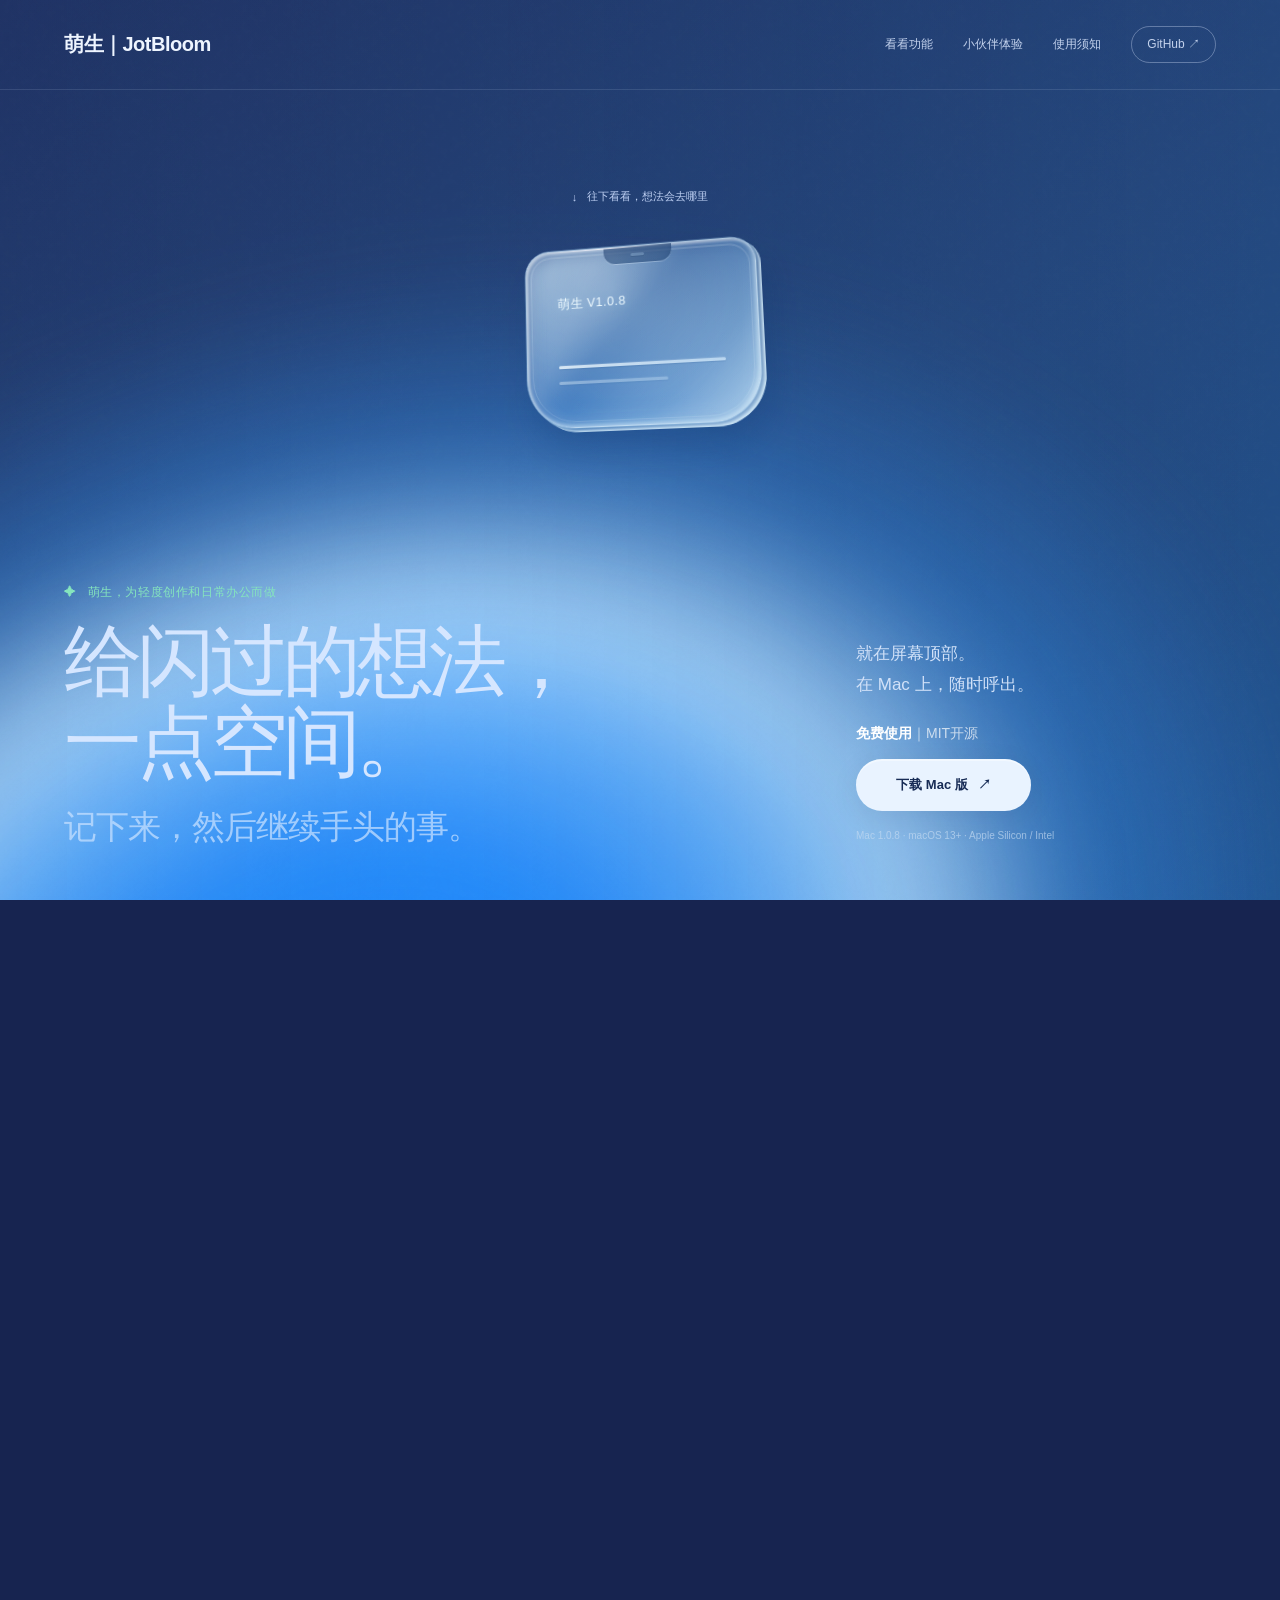
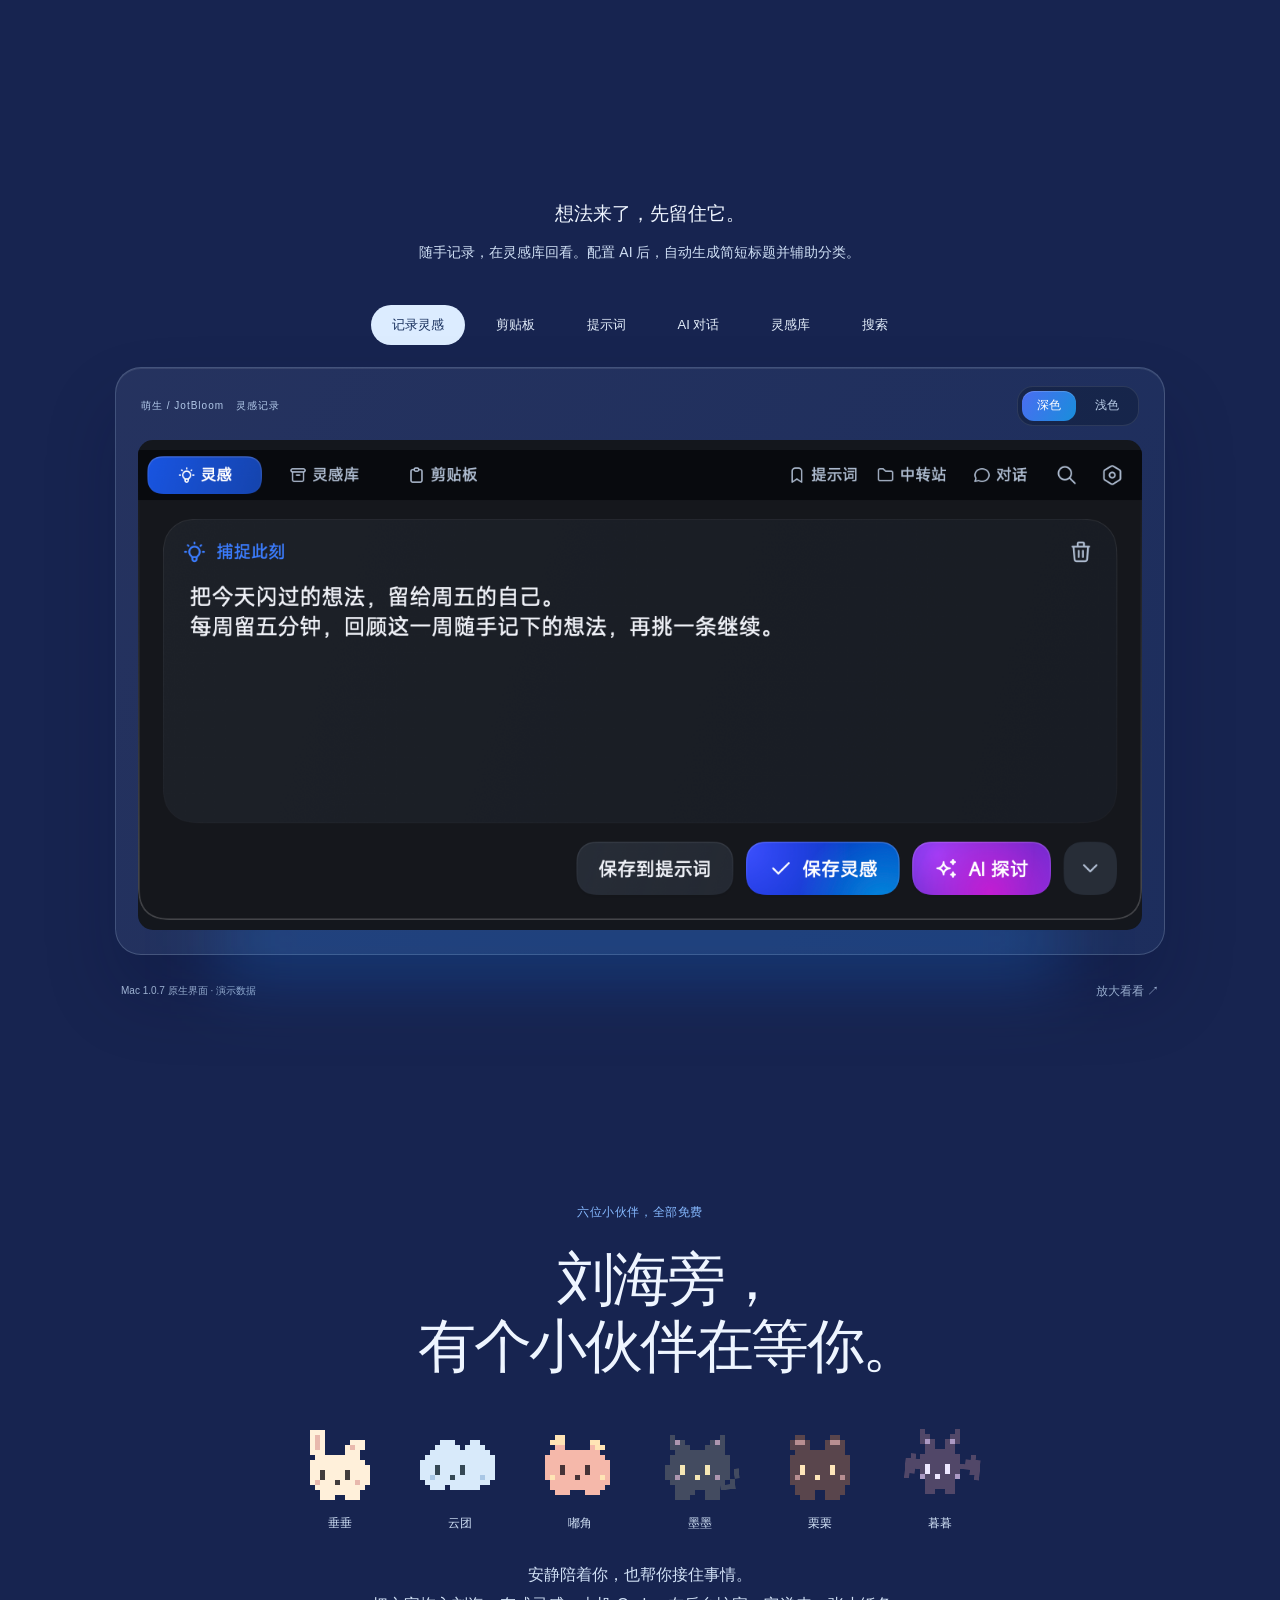
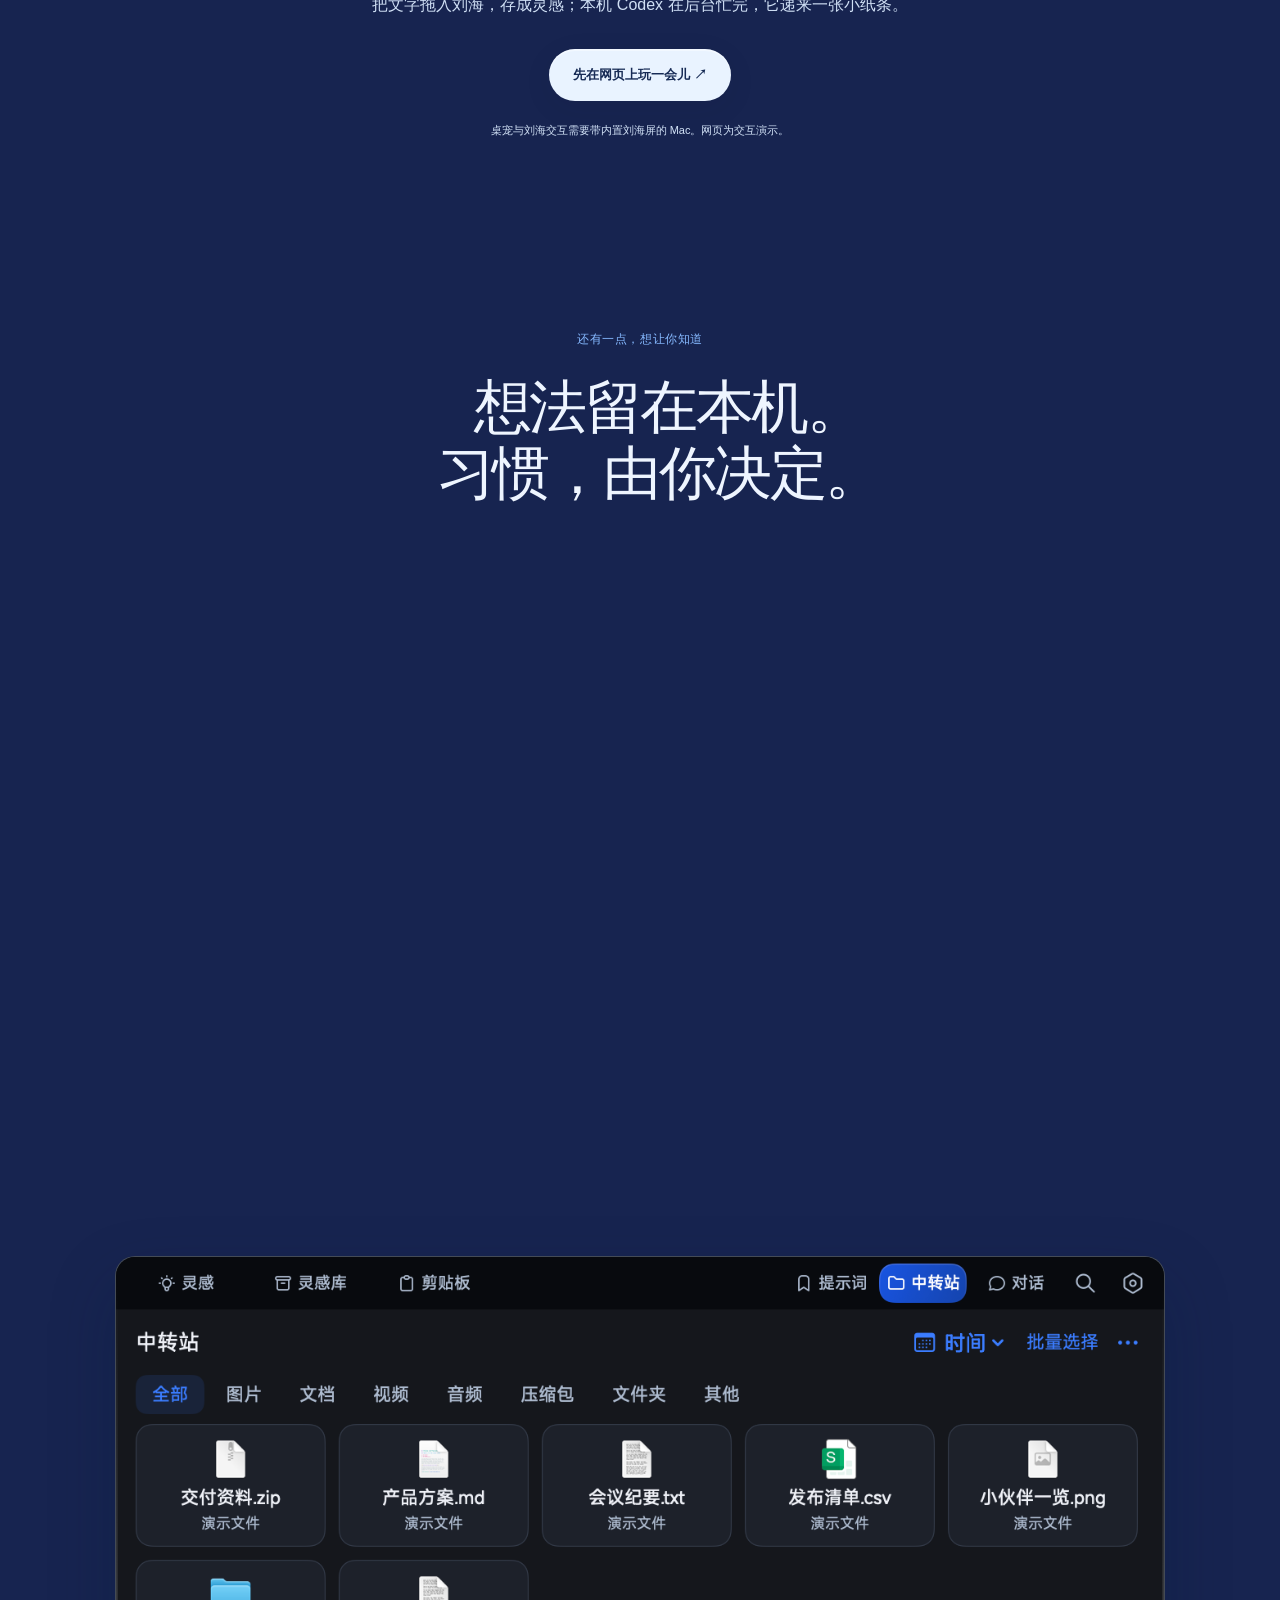
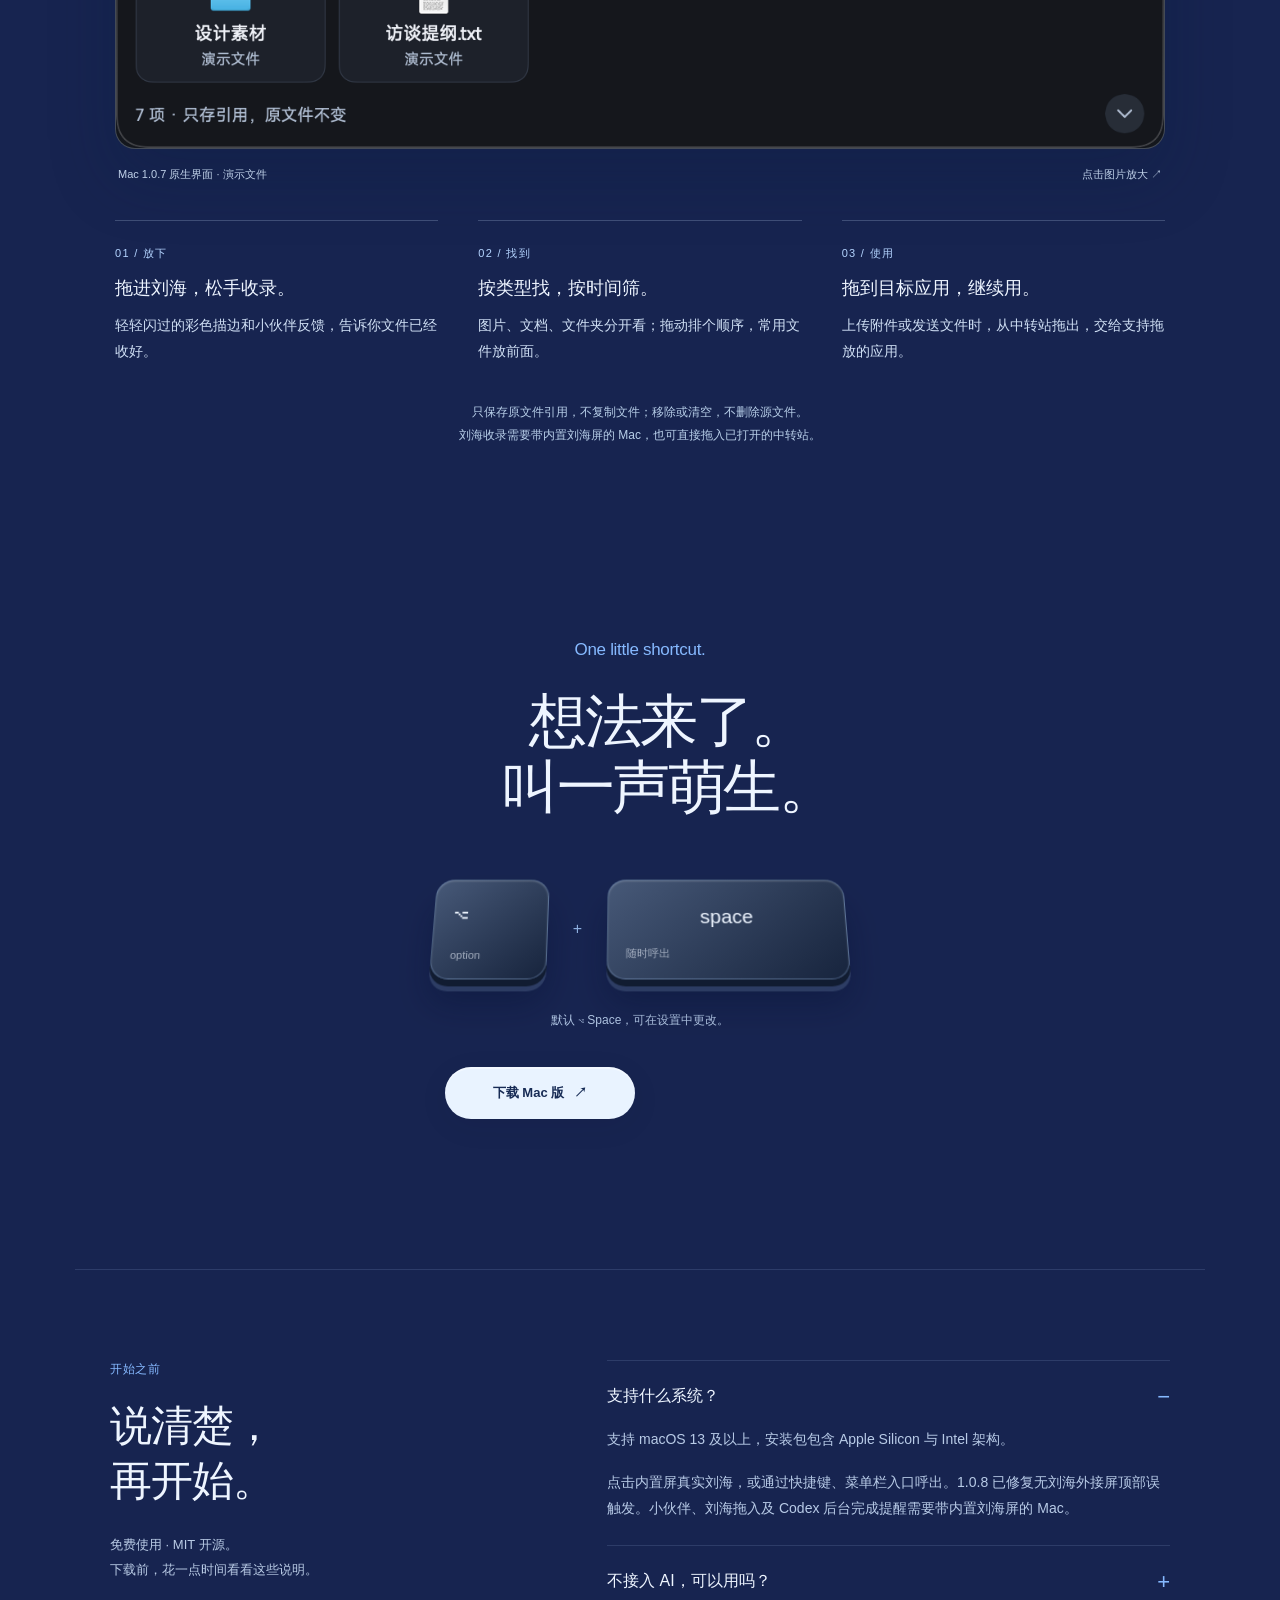
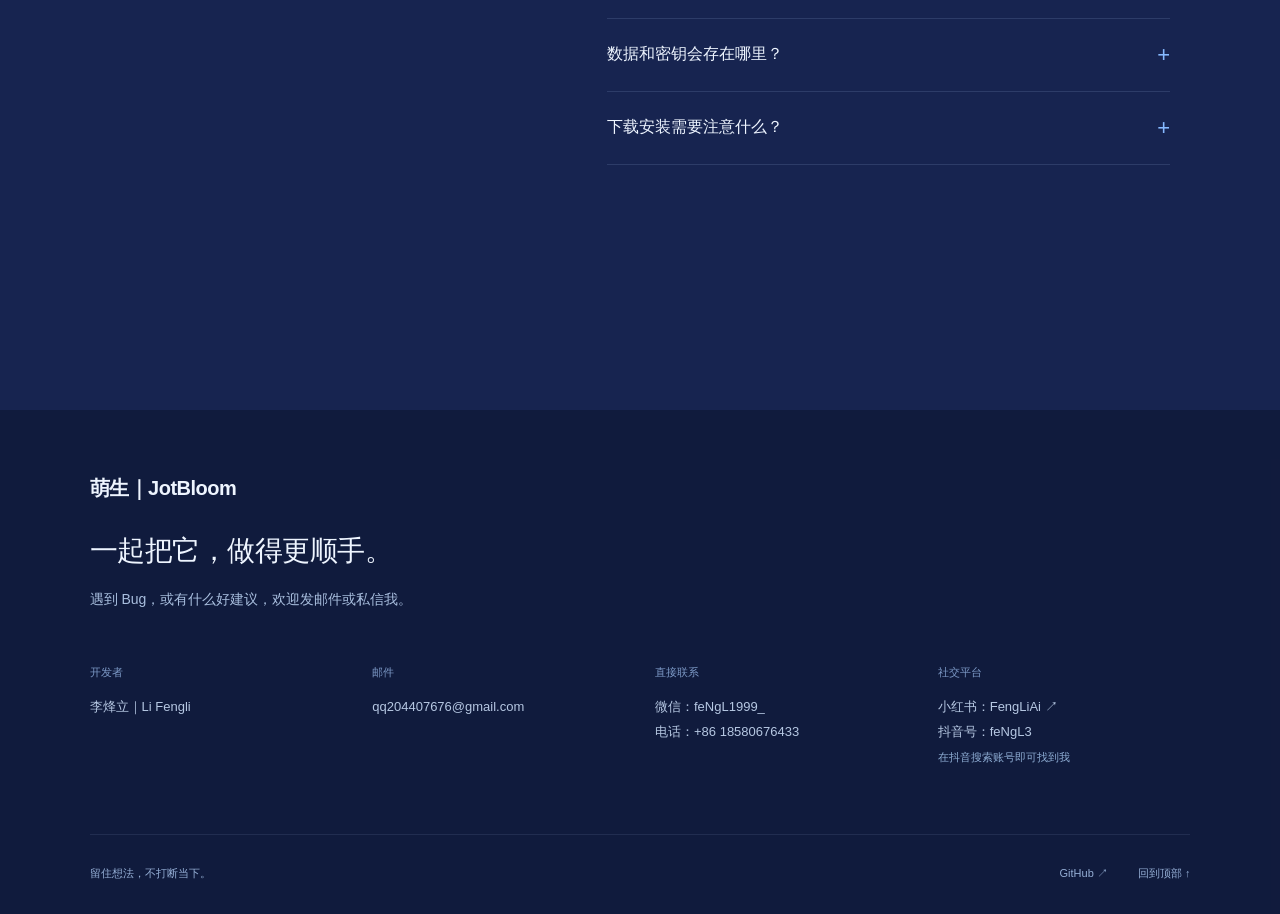
==== commit 986f0730: "Publish Mac 1.0.8 version and downloads" ====
--- a/index.html
+++ b/index.html
@@ -1,6 +1,6 @@
 <!doctype html>
 <html lang="zh-CN">
-<head><meta charset="utf-8"><meta name="viewport" content="width=device-width,initial-scale=1"><meta name="color-scheme" content="dark"><title>萌生 JotBloom — 给想法一点空间</title><meta name="description" content="适配 Mac 的免费屏幕顶部灵感工具。记录灵感、回看剪贴板、复用提示词，再与 AI 继续想下去。Mac 1.0.7 新增文件中转站：拖入暂存、拖出使用，只保存原文件引用。六位小伙伴陪你接住灵感。"><link rel="stylesheet" href="lightfield.css?v=1.0.7-web1"><script src="lightfield.js?v=1.0.7-web1" defer></script><script src="navigation.js?v=1.0.5-web5" defer></script></head>
+<head><meta charset="utf-8"><meta name="viewport" content="width=device-width,initial-scale=1"><meta name="color-scheme" content="dark"><title>萌生 JotBloom — 给想法一点空间</title><meta name="description" content="适配 Mac 的免费屏幕顶部灵感工具。记录灵感、回看剪贴板、复用提示词，再与 AI 继续想下去。Mac 1.0.8 修复无刘海外接屏误触发。文件中转站：拖入暂存、拖出使用，只保存原文件引用。六位小伙伴陪你接住灵感。"><link rel="stylesheet" href="lightfield.css?v=1.0.7-web1"><script src="lightfield.js?v=1.0.7-web1" defer></script><script src="navigation.js?v=1.0.5-web5" defer></script></head>
 <body>
   <div class="lightfield" aria-hidden="true"><div class="field-sweep"></div><div class="field-ribbon"></div><div class="field-shade"></div><div class="grain"></div></div>
   <a class="skip" href="#story">跳到产品介绍</a>
@@ -8,8 +8,8 @@
   <main>
     <section class="opening" id="top">
       <a class="scroll-whisper" href="#story"><span>↓</span> 往下看看，想法会去哪里</a>
-      <a class="bloom-toy" href="#product" aria-label="认识萌生，查看产品功能"><div class="toy-float"><div class="toy-tilt"><div class="toy-depth"></div><div class="toy-face"><div class="toy-rim"></div><div class="toy-notch"><i></i></div><span class="toy-version">萌生 V1.0.7</span><div class="toy-writing"><i></i><i></i></div><div class="toy-sheen"></div><span class="toy-glint"></span></div></div></div></a>
-      <div class="hero-bottom"><div><p class="kicker"><span class="spark">✦</span> 萌生，为轻度创作和日常办公而做</p><h1>给闪过的想法，<br>一点空间。</h1><p class="hero-sub">记下来，然后继续手头的事。</p></div><div class="hero-aside"><p>就在屏幕顶部。<br>在 Mac 上，随时呼出。</p><p class="free-note"><strong>免费使用</strong><span>｜MIT开源</span></p><div class="download-pair" aria-label="下载 Mac 版安装包"><a class="pill" data-download href="https://github.com/FengLi-AI/JotBloom-Notch-Assistant/releases/download/v1.0.7/JotBloom-1.0.7-universal.dmg">下载 Mac 版 <span aria-hidden="true">↗</span></a></div><small>Mac 1.0.7 · macOS 13+ · Apple Silicon / Intel</small></div></div>
+      <a class="bloom-toy" href="#product" aria-label="认识萌生，查看产品功能"><div class="toy-float"><div class="toy-tilt"><div class="toy-depth"></div><div class="toy-face"><div class="toy-rim"></div><div class="toy-notch"><i></i></div><span class="toy-version">萌生 V1.0.8</span><div class="toy-writing"><i></i><i></i></div><div class="toy-sheen"></div><span class="toy-glint"></span></div></div></div></a>
+      <div class="hero-bottom"><div><p class="kicker"><span class="spark">✦</span> 萌生，为轻度创作和日常办公而做</p><h1>给闪过的想法，<br>一点空间。</h1><p class="hero-sub">记下来，然后继续手头的事。</p></div><div class="hero-aside"><p>就在屏幕顶部。<br>在 Mac 上，随时呼出。</p><p class="free-note"><strong>免费使用</strong><span>｜MIT开源</span></p><div class="download-pair" aria-label="下载 Mac 版安装包"><a class="pill" data-download href="https://github.com/FengLi-AI/JotBloom-Notch-Assistant/releases/download/v1.0.8/JotBloom-1.0.8-universal.dmg">下载 Mac 版 <span aria-hidden="true">↗</span></a></div><small>Mac 1.0.8 · macOS 13+ · Apple Silicon / Intel</small></div></div>
     </section>
 
     <section class="story" id="story" aria-labelledby="story-title">
@@ -30,15 +30,15 @@
     <section class="more"><div class="section-title reveal"><p class="kicker">还有一点，想让你知道</p><h2>想法留在本机。<br>习惯，由你决定。</h2></div><div class="three-notes"><article class="reveal"><span class="note-symbol">⌕</span><h3>记得一点，也能找回。</h3><p>一起搜索灵感、剪贴板和提示词，再按结果分类，找到需要的那一条。</p></article><article class="reveal"><span class="note-symbol">⌘</span><h3>用起来，要合你的习惯。</h3><p>调整默认入口、顶部标签顺序和唤起快捷键。剪贴板监听也能随时关闭。</p></article><article class="reveal"><span class="note-symbol">↗</span><h3>AI，用你自己的。</h3><p>接入兼容接口和 API Key，继续讨论想法。系统提示词可自行修改。</p></article></div></section>
 
     <section class="shelf-feature" id="file-shelf" aria-labelledby="shelf-title">
-      <div class="section-title reveal"><p class="kicker">Mac 1.0.7 · 文件中转站</p><h2 id="shelf-title">文件先放这里。<br>需要时，再拖走。</h2><p class="shelf-intro">从找文件，到发文件，少切换几次窗口。<br>拖进刘海暂存，需要时再拖到聊天或上传区域。</p></div>
+      <div class="section-title reveal"><p class="kicker">文件中转站</p><h2 id="shelf-title">文件先放这里。<br>需要时，再拖走。</h2><p class="shelf-intro">从找文件，到发文件，少切换几次窗口。<br>拖进刘海暂存，需要时再拖到聊天或上传区域。</p></div>
       <figure class="shelf-figure reveal"><button class="shelf-preview" aria-label="放大中转站原生界面截图"><img src="assets/1.0.7/dark-shelf.png" alt="萌生 1.0.7 文件中转站：类型标签、时间筛选和文件网格" width="1280" height="600" loading="lazy"></button><figcaption><span>Mac 1.0.7 原生界面 · 演示文件</span><span>点击图片放大 ↗</span></figcaption></figure>
       <ol class="shelf-steps"><li class="reveal"><span class="step-index">01 / 放下</span><h3>拖进刘海，松手收录。</h3><p>轻轻闪过的彩色描边和小伙伴反馈，告诉你文件已经收好。</p></li><li class="reveal"><span class="step-index">02 / 找到</span><h3>按类型找，按时间筛。</h3><p>图片、文档、文件夹分开看；拖动排个顺序，常用文件放前面。</p></li><li class="reveal"><span class="step-index">03 / 使用</span><h3>拖到目标应用，继续用。</h3><p>上传附件或发送文件时，从中转站拖出，交给支持拖放的应用。</p></li></ol>
       <p class="shelf-note">只保存原文件引用，不复制文件；移除或清空，不删除源文件。<br>刘海收录需要带内置刘海屏的 Mac，也可直接拖入已打开的中转站。</p>
     </section>
 
-    <section class="shortcut"><p class="kicker reveal">One little shortcut.</p><h2 class="reveal">想法来了。<br>叫一声萌生。</h2><div class="keys reveal" aria-label="Mac 默认唤起快捷键 Option 加空格"><kbd><span>⌥</span><small>option</small></kbd><b>+</b><kbd class="space-key"><span>space</span><small>随时呼出</small></kbd></div><p class="shortcut-note">默认 ⌥ Space，可在设置中更改。</p><div class="download-pair" aria-label="下载 Mac 版安装包"><a class="pill" data-download href="https://github.com/FengLi-AI/JotBloom-Notch-Assistant/releases/download/v1.0.7/JotBloom-1.0.7-universal.dmg">下载 Mac 版 <span aria-hidden="true">↗</span></a></div></section>
+    <section class="shortcut"><p class="kicker reveal">One little shortcut.</p><h2 class="reveal">想法来了。<br>叫一声萌生。</h2><div class="keys reveal" aria-label="Mac 默认唤起快捷键 Option 加空格"><kbd><span>⌥</span><small>option</small></kbd><b>+</b><kbd class="space-key"><span>space</span><small>随时呼出</small></kbd></div><p class="shortcut-note">默认 ⌥ Space，可在设置中更改。</p><div class="download-pair" aria-label="下载 Mac 版安装包"><a class="pill" data-download href="https://github.com/FengLi-AI/JotBloom-Notch-Assistant/releases/download/v1.0.8/JotBloom-1.0.8-universal.dmg">下载 Mac 版 <span aria-hidden="true">↗</span></a></div></section>
 
-    <section class="before" id="before"><div class="before-heading"><p class="kicker">开始之前</p><h2>说清楚，<br>再开始。</h2><p>免费使用 · MIT 开源。<br>下载前，花一点时间看看这些说明。</p></div><div class="questions"><details name="questions" open><summary>支持什么系统？</summary><div><p>支持 macOS 13 及以上，安装包包含 Apple Silicon 与 Intel 架构。</p><p>可从屏幕顶部或通过快捷键呼出。小伙伴、刘海拖入及 Codex 后台完成提醒需要带内置刘海屏的 Mac。</p></div></details><details name="questions"><summary>不接入 AI，可以用吗？</summary><div><p>可以。记录灵感、剪贴板历史、提示词管理、文件中转站和搜索可独立使用。Mac 的小伙伴和本机 Codex 完成事件提醒也不需要在萌生配置 AI。自动命名、AI 对话等功能需要你自己的接口和 API Key，服务商可能收费。</p></div></details><details name="questions"><summary>数据和密钥会存在哪里？</summary><div><p>新用户首次启动先选择数据保存位置；已有用户保留原位置，可在设置中迁移。API Key 存入系统钥匙串。使用 AI 功能时，必要内容会发送至你配置的服务，请留意敏感信息。</p></div></details><details name="questions"><summary>下载安装需要注意什么？</summary><div><p>请从本项目 GitHub Releases 下载 Mac 安装包。打开 DMG 后，将萌生拖入“应用程序”。首次启动时会请你选择数据保存位置。</p><p>安装包尚未经过 Apple 公证，系统可能提示核实来源。请按系统指引操作；升级前保留重要数据备份。1.0.7 会更新数据库结构，降级需恢复升级前的备份。</p><p><a href="https://github.com/FengLi-AI/JotBloom-Notch-Assistant/releases" target="_blank" rel="noopener noreferrer">查看版本与 SHA-256 校验值 ↗</a></p></div></details></div></section>
+    <section class="before" id="before"><div class="before-heading"><p class="kicker">开始之前</p><h2>说清楚，<br>再开始。</h2><p>免费使用 · MIT 开源。<br>下载前，花一点时间看看这些说明。</p></div><div class="questions"><details name="questions" open><summary>支持什么系统？</summary><div><p>支持 macOS 13 及以上，安装包包含 Apple Silicon 与 Intel 架构。</p><p>点击内置屏真实刘海，或通过快捷键、菜单栏入口呼出。1.0.8 已修复无刘海外接屏顶部误触发。小伙伴、刘海拖入及 Codex 后台完成提醒需要带内置刘海屏的 Mac。</p></div></details><details name="questions"><summary>不接入 AI，可以用吗？</summary><div><p>可以。记录灵感、剪贴板历史、提示词管理、文件中转站和搜索可独立使用。Mac 的小伙伴和本机 Codex 完成事件提醒也不需要在萌生配置 AI。自动命名、AI 对话等功能需要你自己的接口和 API Key，服务商可能收费。</p></div></details><details name="questions"><summary>数据和密钥会存在哪里？</summary><div><p>新用户首次启动先选择数据保存位置；已有用户保留原位置，可在设置中迁移。API Key 存入系统钥匙串。使用 AI 功能时，必要内容会发送至你配置的服务，请留意敏感信息。</p></div></details><details name="questions"><summary>下载安装需要注意什么？</summary><div><p>请从本项目 GitHub Releases 下载 Mac 安装包。打开 DMG 后，将萌生拖入“应用程序”。首次启动时会请你选择数据保存位置。</p><p>安装包尚未经过 Apple 公证，系统可能提示核实来源。请按系统指引操作；升级前保留重要数据备份。从 1.0.7 升级到 1.0.8 不涉及数据库结构变更；从更早版本升级会更新数据库，降级需恢复对应的升级前备份。</p><p><a href="https://github.com/FengLi-AI/JotBloom-Notch-Assistant/releases" target="_blank" rel="noopener noreferrer">查看版本与 SHA-256 校验值 ↗</a></p></div></details></div></section>
 
     <footer>
       <div class="footer-intro"><a class="wordmark" href="#top">萌生｜JotBloom</a><h2>一起把它，做得更顺手。</h2><p>遇到 Bug，或有什么好建议，欢迎发邮件或私信我。</p></div>
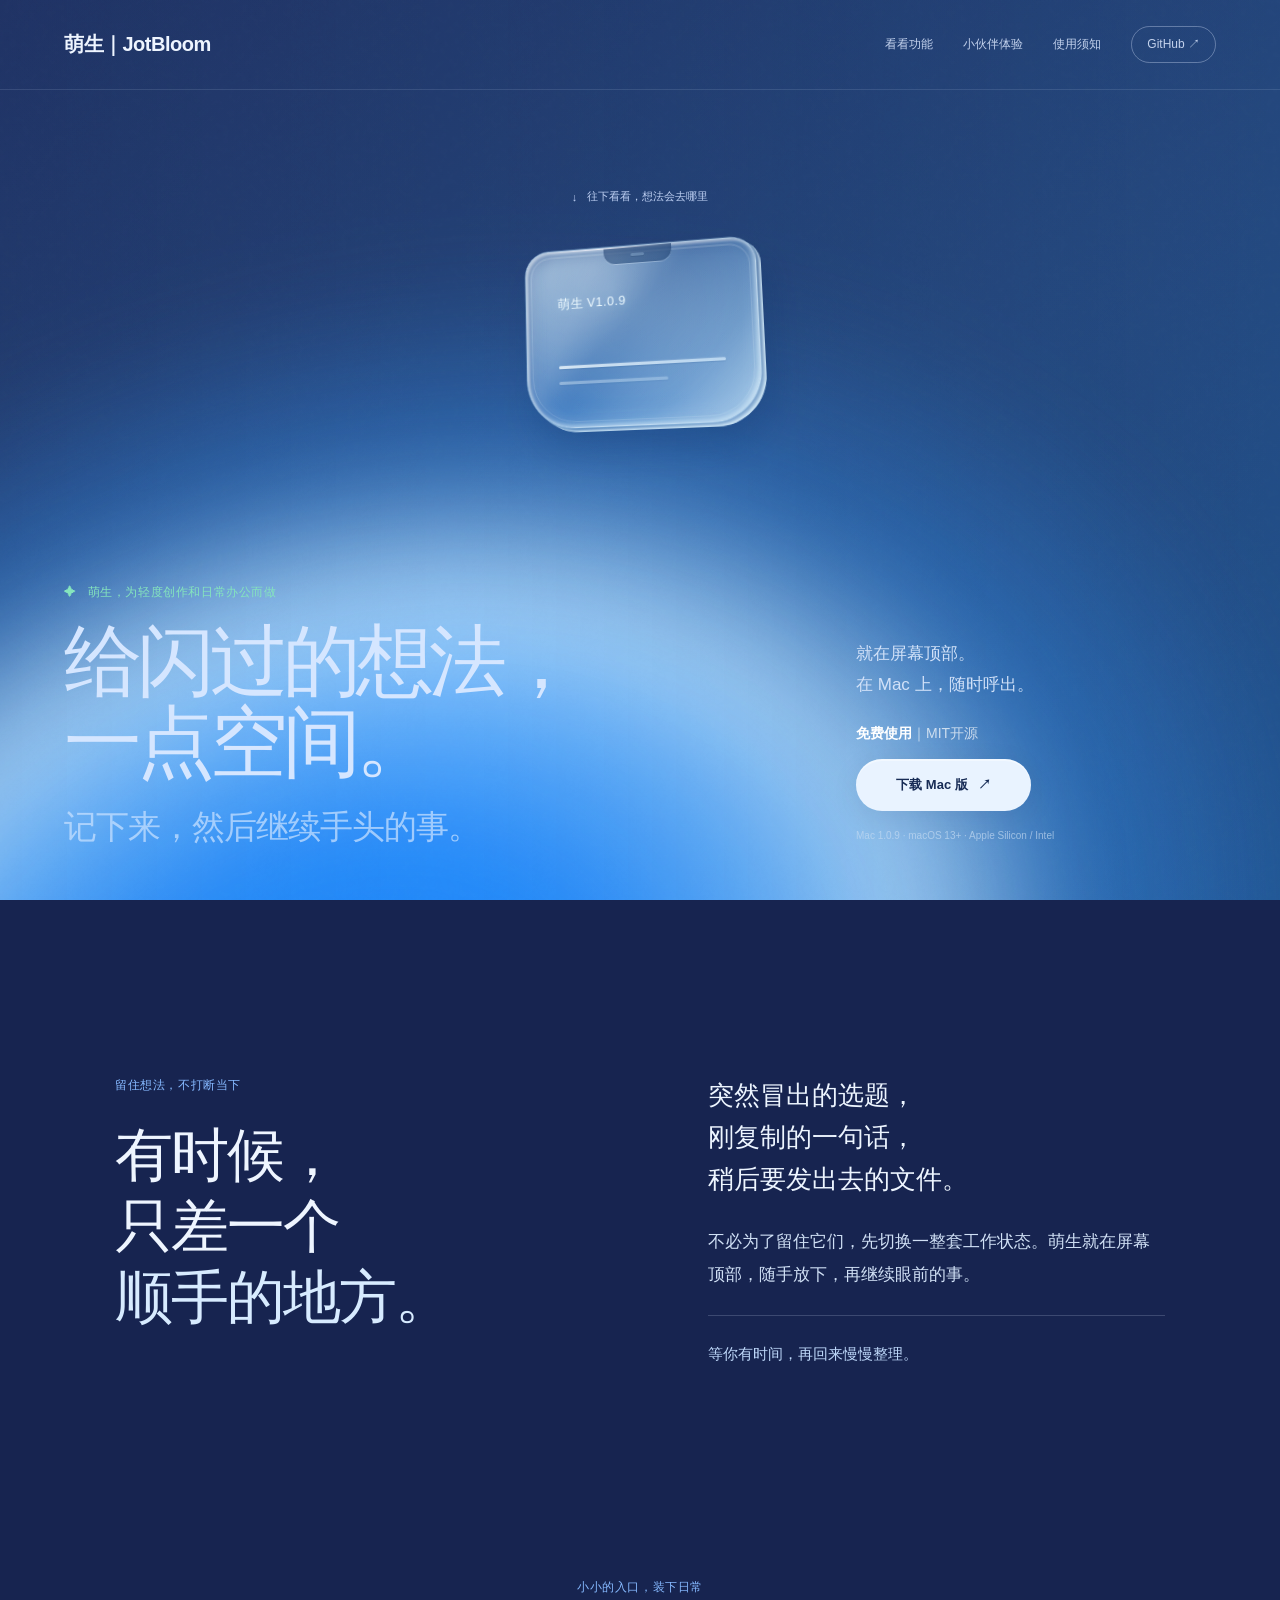
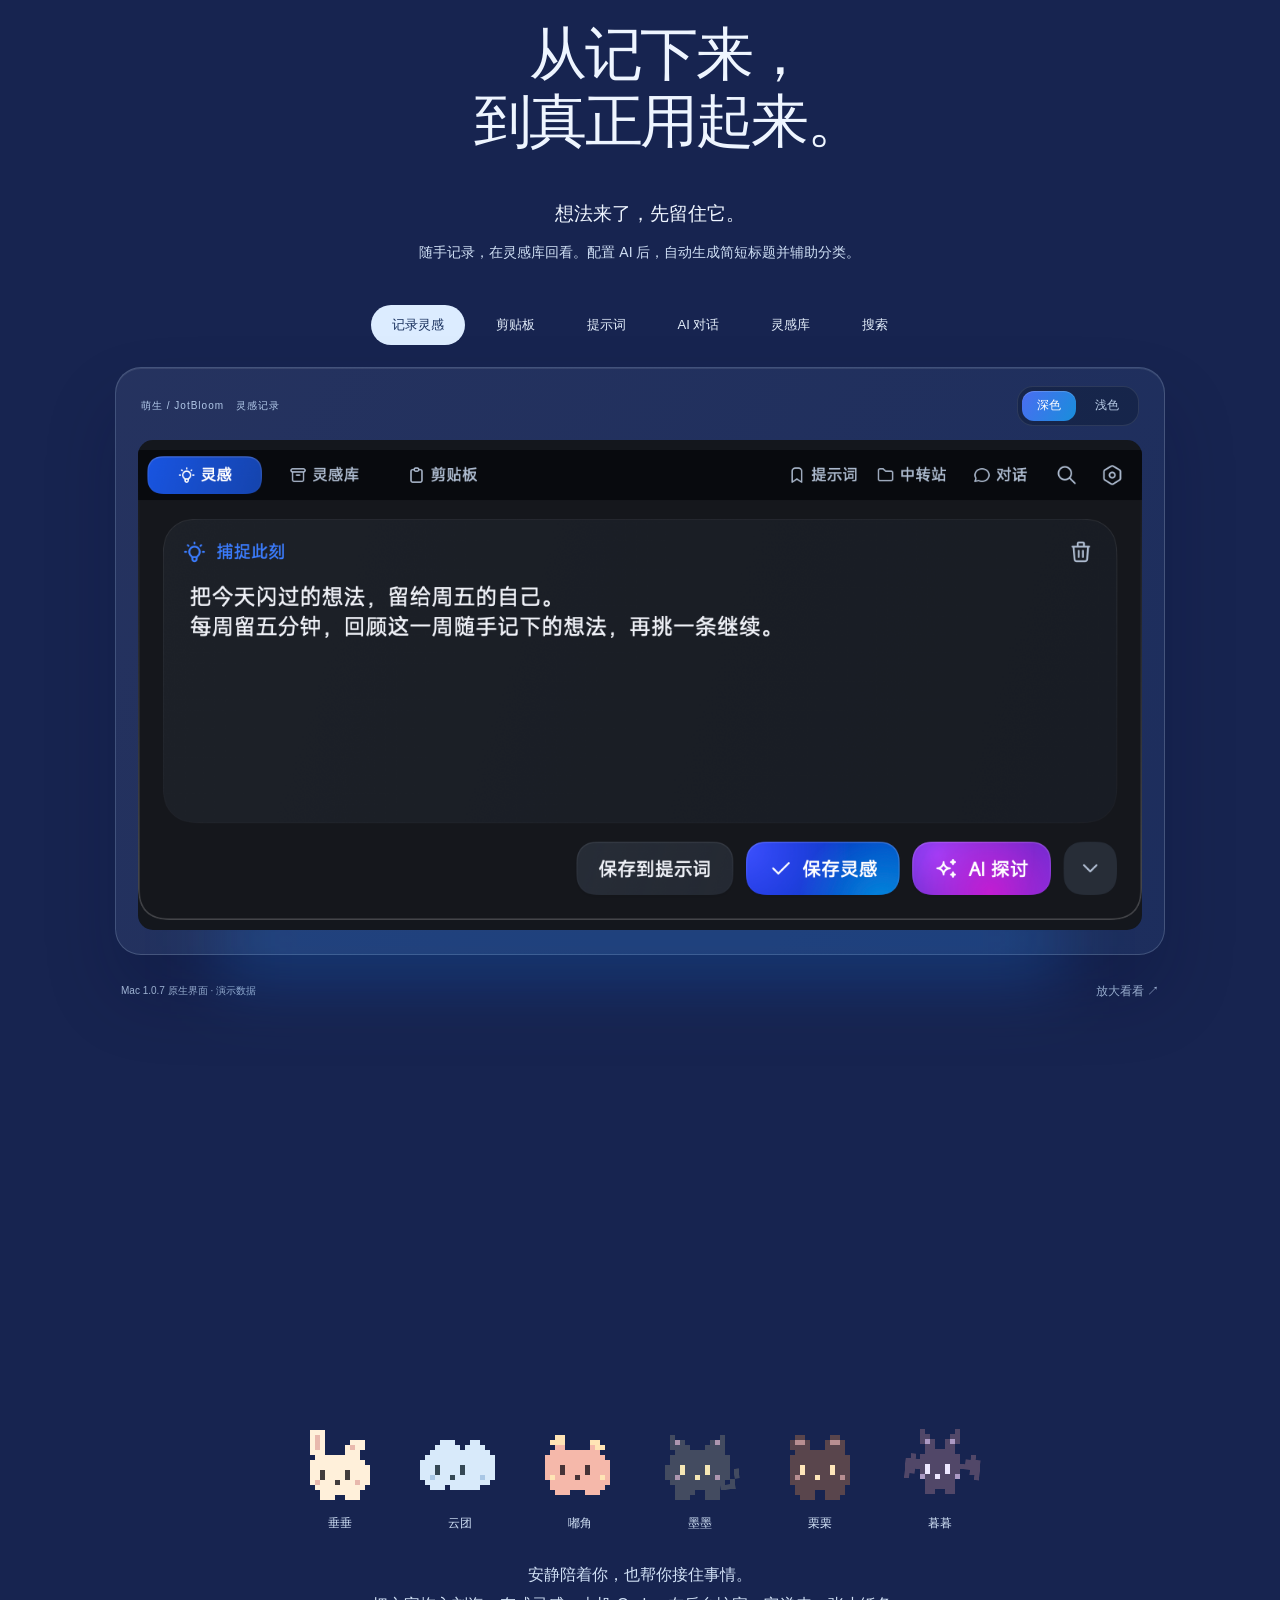
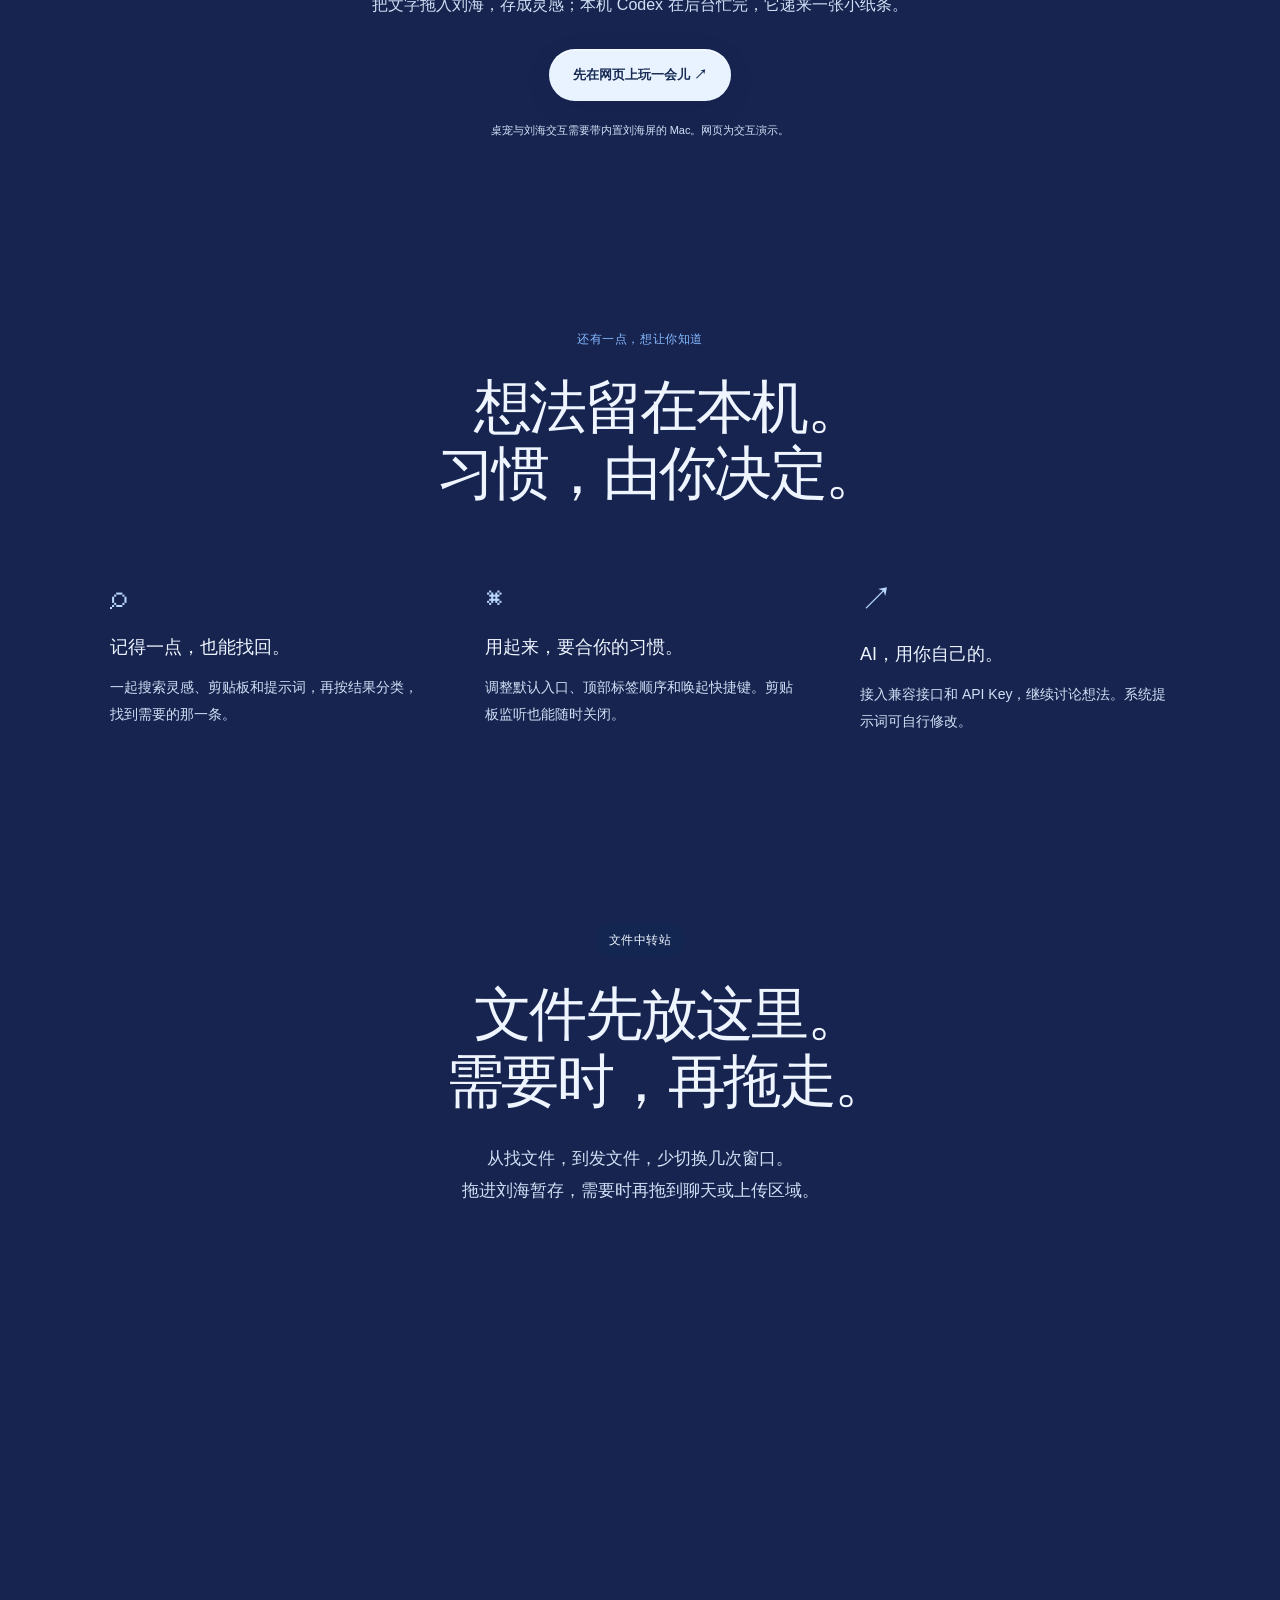
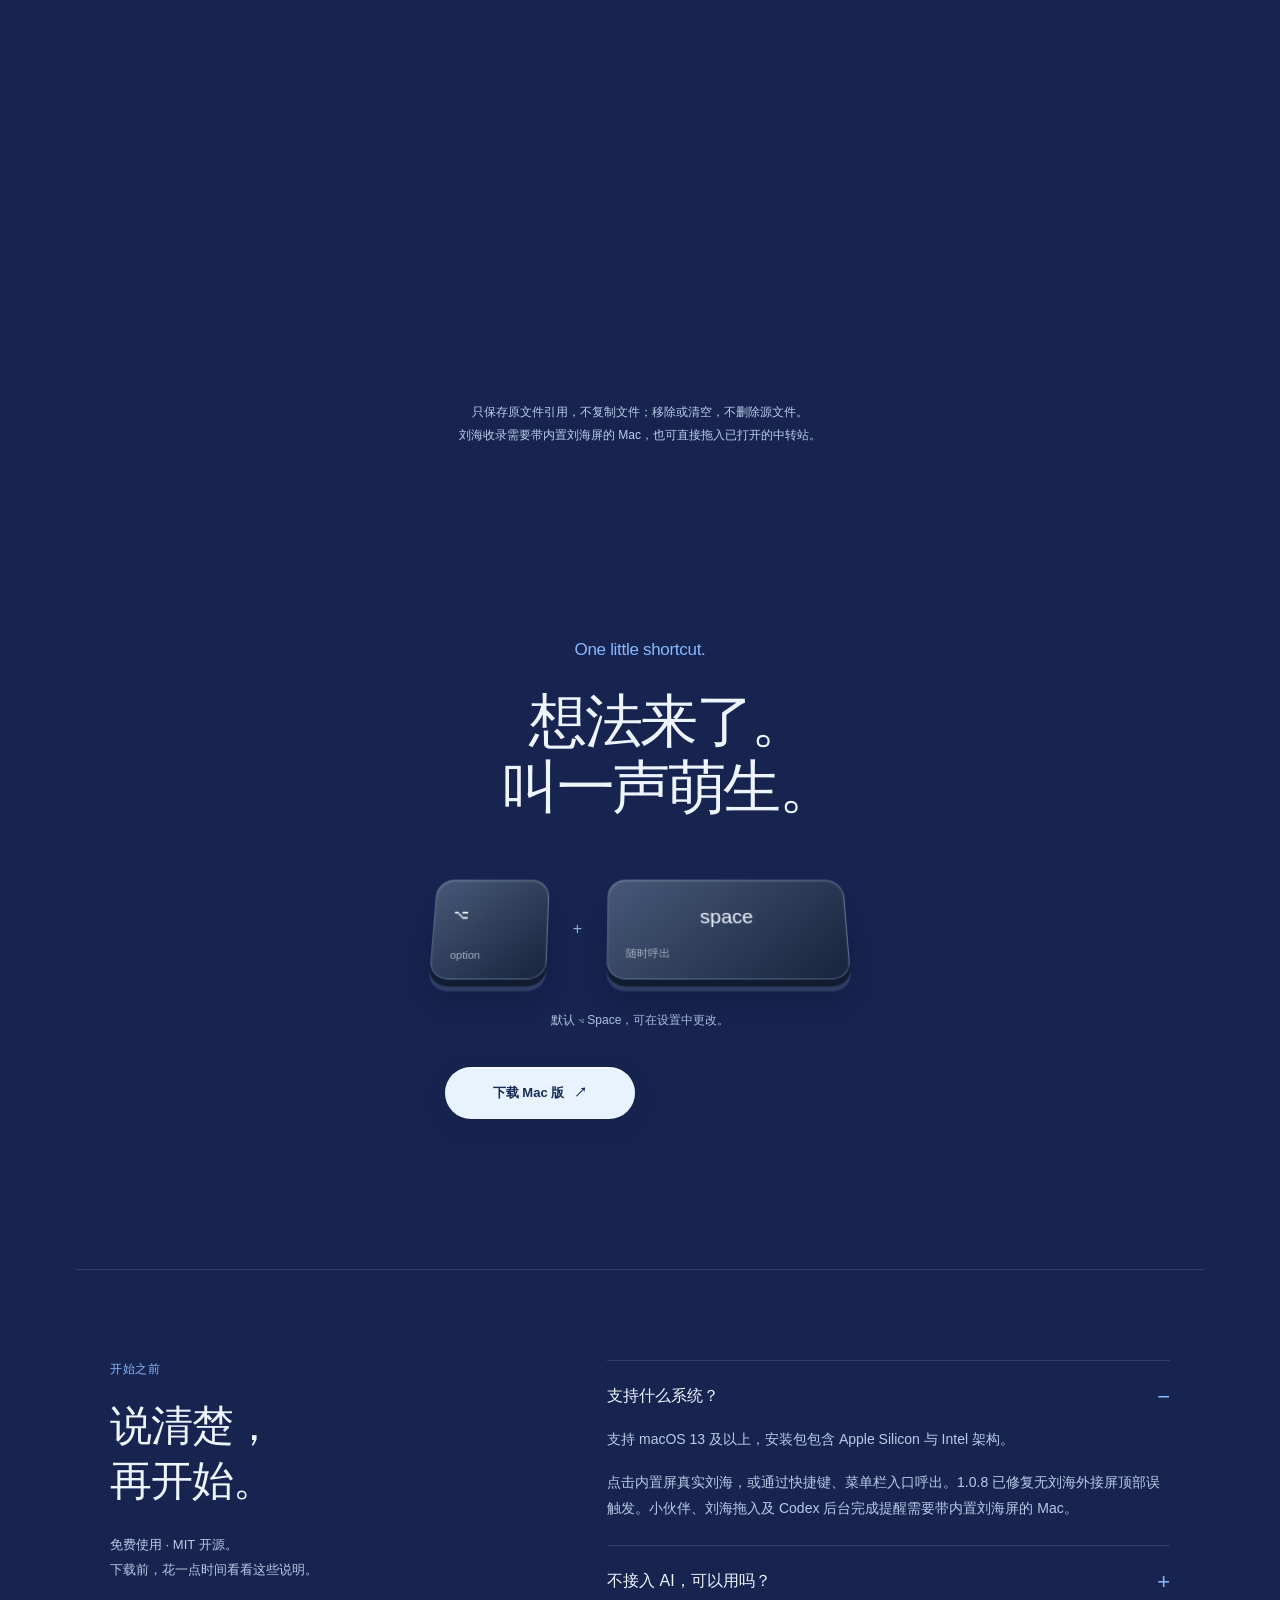
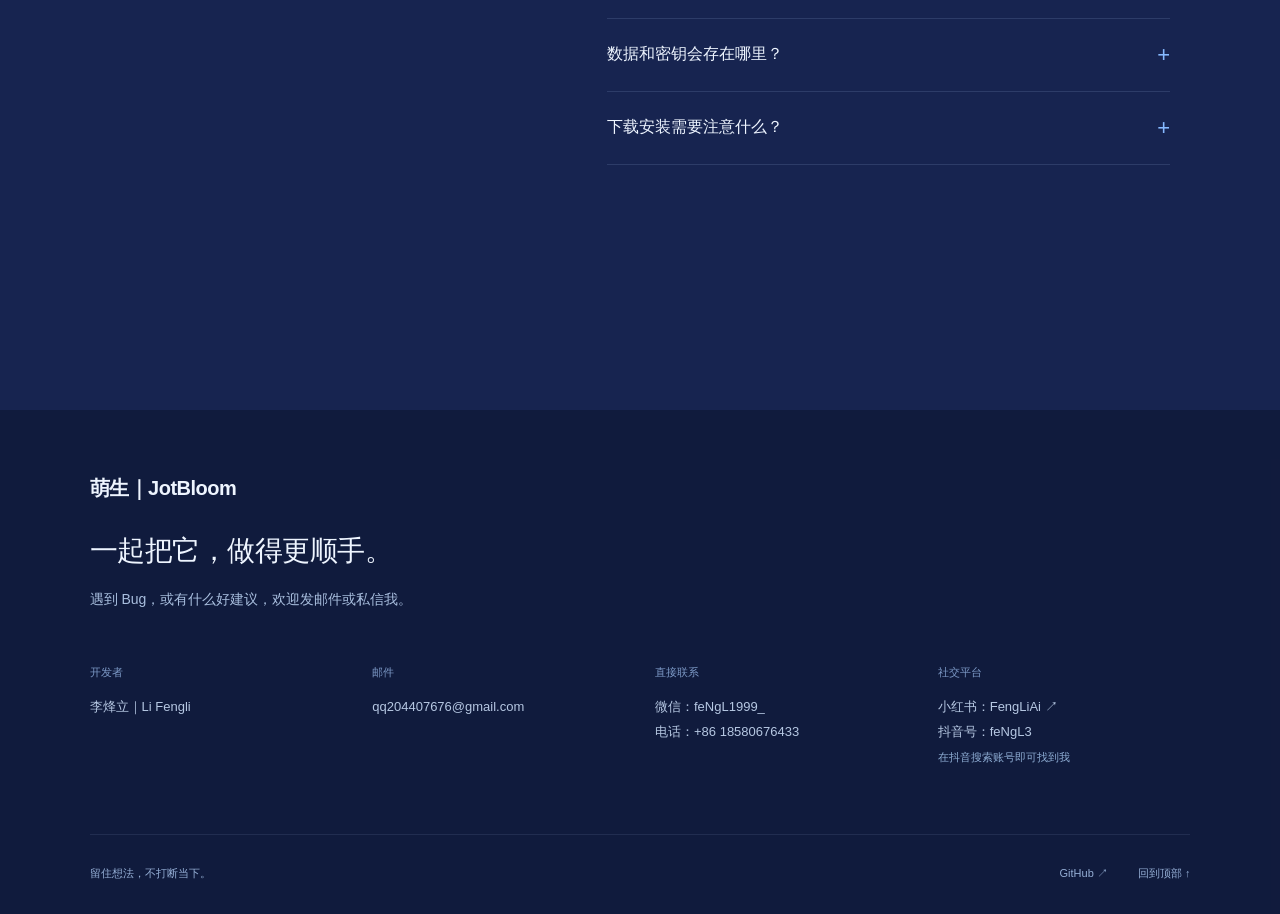
==== commit 05b43fd0: "Publish Mac 1.0.9 version and downloads" ====
--- a/index.html
+++ b/index.html
@@ -1,6 +1,6 @@
 <!doctype html>
 <html lang="zh-CN">
-<head><meta charset="utf-8"><meta name="viewport" content="width=device-width,initial-scale=1"><meta name="color-scheme" content="dark"><title>萌生 JotBloom — 给想法一点空间</title><meta name="description" content="适配 Mac 的免费屏幕顶部灵感工具。记录灵感、回看剪贴板、复用提示词，再与 AI 继续想下去。Mac 1.0.8 修复无刘海外接屏误触发。文件中转站：拖入暂存、拖出使用，只保存原文件引用。六位小伙伴陪你接住灵感。"><link rel="stylesheet" href="lightfield.css?v=1.0.7-web1"><script src="lightfield.js?v=1.0.7-web1" defer></script><script src="navigation.js?v=1.0.5-web5" defer></script></head>
+<head><meta charset="utf-8"><meta name="viewport" content="width=device-width,initial-scale=1"><meta name="color-scheme" content="dark"><title>萌生 JotBloom — 给想法一点空间</title><meta name="description" content="适配 Mac 的免费屏幕顶部灵感工具。记录灵感、回看剪贴板、复用提示词，再与 AI 继续想下去。Mac 1.0.9 带来顶部中央连续形变的展开收起动效，快速开合也能平顺接续。文件中转站：拖入暂存、拖出使用，只保存原文件引用。六位小伙伴陪你接住灵感。"><link rel="stylesheet" href="lightfield.css?v=1.0.7-web1"><script src="lightfield.js?v=1.0.7-web1" defer></script><script src="navigation.js?v=1.0.5-web5" defer></script></head>
 <body>
   <div class="lightfield" aria-hidden="true"><div class="field-sweep"></div><div class="field-ribbon"></div><div class="field-shade"></div><div class="grain"></div></div>
   <a class="skip" href="#story">跳到产品介绍</a>
@@ -8,8 +8,8 @@
   <main>
     <section class="opening" id="top">
       <a class="scroll-whisper" href="#story"><span>↓</span> 往下看看，想法会去哪里</a>
-      <a class="bloom-toy" href="#product" aria-label="认识萌生，查看产品功能"><div class="toy-float"><div class="toy-tilt"><div class="toy-depth"></div><div class="toy-face"><div class="toy-rim"></div><div class="toy-notch"><i></i></div><span class="toy-version">萌生 V1.0.8</span><div class="toy-writing"><i></i><i></i></div><div class="toy-sheen"></div><span class="toy-glint"></span></div></div></div></a>
-      <div class="hero-bottom"><div><p class="kicker"><span class="spark">✦</span> 萌生，为轻度创作和日常办公而做</p><h1>给闪过的想法，<br>一点空间。</h1><p class="hero-sub">记下来，然后继续手头的事。</p></div><div class="hero-aside"><p>就在屏幕顶部。<br>在 Mac 上，随时呼出。</p><p class="free-note"><strong>免费使用</strong><span>｜MIT开源</span></p><div class="download-pair" aria-label="下载 Mac 版安装包"><a class="pill" data-download href="https://github.com/FengLi-AI/JotBloom-Notch-Assistant/releases/download/v1.0.8/JotBloom-1.0.8-universal.dmg">下载 Mac 版 <span aria-hidden="true">↗</span></a></div><small>Mac 1.0.8 · macOS 13+ · Apple Silicon / Intel</small></div></div>
+      <a class="bloom-toy" href="#product" aria-label="认识萌生，查看产品功能"><div class="toy-float"><div class="toy-tilt"><div class="toy-depth"></div><div class="toy-face"><div class="toy-rim"></div><div class="toy-notch"><i></i></div><span class="toy-version">萌生 V1.0.9</span><div class="toy-writing"><i></i><i></i></div><div class="toy-sheen"></div><span class="toy-glint"></span></div></div></div></a>
+      <div class="hero-bottom"><div><p class="kicker"><span class="spark">✦</span> 萌生，为轻度创作和日常办公而做</p><h1>给闪过的想法，<br>一点空间。</h1><p class="hero-sub">记下来，然后继续手头的事。</p></div><div class="hero-aside"><p>就在屏幕顶部。<br>在 Mac 上，随时呼出。</p><p class="free-note"><strong>免费使用</strong><span>｜MIT开源</span></p><div class="download-pair" aria-label="下载 Mac 版安装包"><a class="pill" data-download href="https://github.com/FengLi-AI/JotBloom-Notch-Assistant/releases/download/v1.0.9/JotBloom-1.0.9-universal.dmg">下载 Mac 版 <span aria-hidden="true">↗</span></a></div><small>Mac 1.0.9 · macOS 13+ · Apple Silicon / Intel</small></div></div>
     </section>
 
     <section class="story" id="story" aria-labelledby="story-title">
@@ -36,9 +36,9 @@
       <p class="shelf-note">只保存原文件引用，不复制文件；移除或清空，不删除源文件。<br>刘海收录需要带内置刘海屏的 Mac，也可直接拖入已打开的中转站。</p>
     </section>
 
-    <section class="shortcut"><p class="kicker reveal">One little shortcut.</p><h2 class="reveal">想法来了。<br>叫一声萌生。</h2><div class="keys reveal" aria-label="Mac 默认唤起快捷键 Option 加空格"><kbd><span>⌥</span><small>option</small></kbd><b>+</b><kbd class="space-key"><span>space</span><small>随时呼出</small></kbd></div><p class="shortcut-note">默认 ⌥ Space，可在设置中更改。</p><div class="download-pair" aria-label="下载 Mac 版安装包"><a class="pill" data-download href="https://github.com/FengLi-AI/JotBloom-Notch-Assistant/releases/download/v1.0.8/JotBloom-1.0.8-universal.dmg">下载 Mac 版 <span aria-hidden="true">↗</span></a></div></section>
+    <section class="shortcut"><p class="kicker reveal">One little shortcut.</p><h2 class="reveal">想法来了。<br>叫一声萌生。</h2><div class="keys reveal" aria-label="Mac 默认唤起快捷键 Option 加空格"><kbd><span>⌥</span><small>option</small></kbd><b>+</b><kbd class="space-key"><span>space</span><small>随时呼出</small></kbd></div><p class="shortcut-note">默认 ⌥ Space，可在设置中更改。</p><div class="download-pair" aria-label="下载 Mac 版安装包"><a class="pill" data-download href="https://github.com/FengLi-AI/JotBloom-Notch-Assistant/releases/download/v1.0.9/JotBloom-1.0.9-universal.dmg">下载 Mac 版 <span aria-hidden="true">↗</span></a></div></section>
 
-    <section class="before" id="before"><div class="before-heading"><p class="kicker">开始之前</p><h2>说清楚，<br>再开始。</h2><p>免费使用 · MIT 开源。<br>下载前，花一点时间看看这些说明。</p></div><div class="questions"><details name="questions" open><summary>支持什么系统？</summary><div><p>支持 macOS 13 及以上，安装包包含 Apple Silicon 与 Intel 架构。</p><p>点击内置屏真实刘海，或通过快捷键、菜单栏入口呼出。1.0.8 已修复无刘海外接屏顶部误触发。小伙伴、刘海拖入及 Codex 后台完成提醒需要带内置刘海屏的 Mac。</p></div></details><details name="questions"><summary>不接入 AI，可以用吗？</summary><div><p>可以。记录灵感、剪贴板历史、提示词管理、文件中转站和搜索可独立使用。Mac 的小伙伴和本机 Codex 完成事件提醒也不需要在萌生配置 AI。自动命名、AI 对话等功能需要你自己的接口和 API Key，服务商可能收费。</p></div></details><details name="questions"><summary>数据和密钥会存在哪里？</summary><div><p>新用户首次启动先选择数据保存位置；已有用户保留原位置，可在设置中迁移。API Key 存入系统钥匙串。使用 AI 功能时，必要内容会发送至你配置的服务，请留意敏感信息。</p></div></details><details name="questions"><summary>下载安装需要注意什么？</summary><div><p>请从本项目 GitHub Releases 下载 Mac 安装包。打开 DMG 后，将萌生拖入“应用程序”。首次启动时会请你选择数据保存位置。</p><p>安装包尚未经过 Apple 公证，系统可能提示核实来源。请按系统指引操作；升级前保留重要数据备份。从 1.0.7 升级到 1.0.8 不涉及数据库结构变更；从更早版本升级会更新数据库，降级需恢复对应的升级前备份。</p><p><a href="https://github.com/FengLi-AI/JotBloom-Notch-Assistant/releases" target="_blank" rel="noopener noreferrer">查看版本与 SHA-256 校验值 ↗</a></p></div></details></div></section>
+    <section class="before" id="before"><div class="before-heading"><p class="kicker">开始之前</p><h2>说清楚，<br>再开始。</h2><p>免费使用 · MIT 开源。<br>下载前，花一点时间看看这些说明。</p></div><div class="questions"><details name="questions" open><summary>支持什么系统？</summary><div><p>支持 macOS 13 及以上，安装包包含 Apple Silicon 与 Intel 架构。</p><p>点击内置屏真实刘海，或通过快捷键、菜单栏入口呼出。1.0.8 已修复无刘海外接屏顶部误触发。小伙伴、刘海拖入及 Codex 后台完成提醒需要带内置刘海屏的 Mac。</p></div></details><details name="questions"><summary>不接入 AI，可以用吗？</summary><div><p>可以。记录灵感、剪贴板历史、提示词管理、文件中转站和搜索可独立使用。Mac 的小伙伴和本机 Codex 完成事件提醒也不需要在萌生配置 AI。自动命名、AI 对话等功能需要你自己的接口和 API Key，服务商可能收费。</p></div></details><details name="questions"><summary>数据和密钥会存在哪里？</summary><div><p>新用户首次启动先选择数据保存位置；已有用户保留原位置，可在设置中迁移。API Key 存入系统钥匙串。使用 AI 功能时，必要内容会发送至你配置的服务，请留意敏感信息。</p></div></details><details name="questions"><summary>下载安装需要注意什么？</summary><div><p>请从本项目 GitHub Releases 下载 Mac 安装包。打开 DMG 后，将萌生拖入“应用程序”。首次启动时会请你选择数据保存位置。</p><p>安装包尚未经过 Apple 公证，系统可能提示核实来源。请按系统指引操作；升级前保留重要数据备份。从 1.0.7 或 1.0.8 升级到 1.0.9 不涉及数据库结构变更；从更早版本升级会更新数据库，降级需恢复对应的升级前备份。</p><p><a href="https://github.com/FengLi-AI/JotBloom-Notch-Assistant/releases" target="_blank" rel="noopener noreferrer">查看版本与 SHA-256 校验值 ↗</a></p></div></details></div></section>
 
     <footer>
       <div class="footer-intro"><a class="wordmark" href="#top">萌生｜JotBloom</a><h2>一起把它，做得更顺手。</h2><p>遇到 Bug，或有什么好建议，欢迎发邮件或私信我。</p></div>
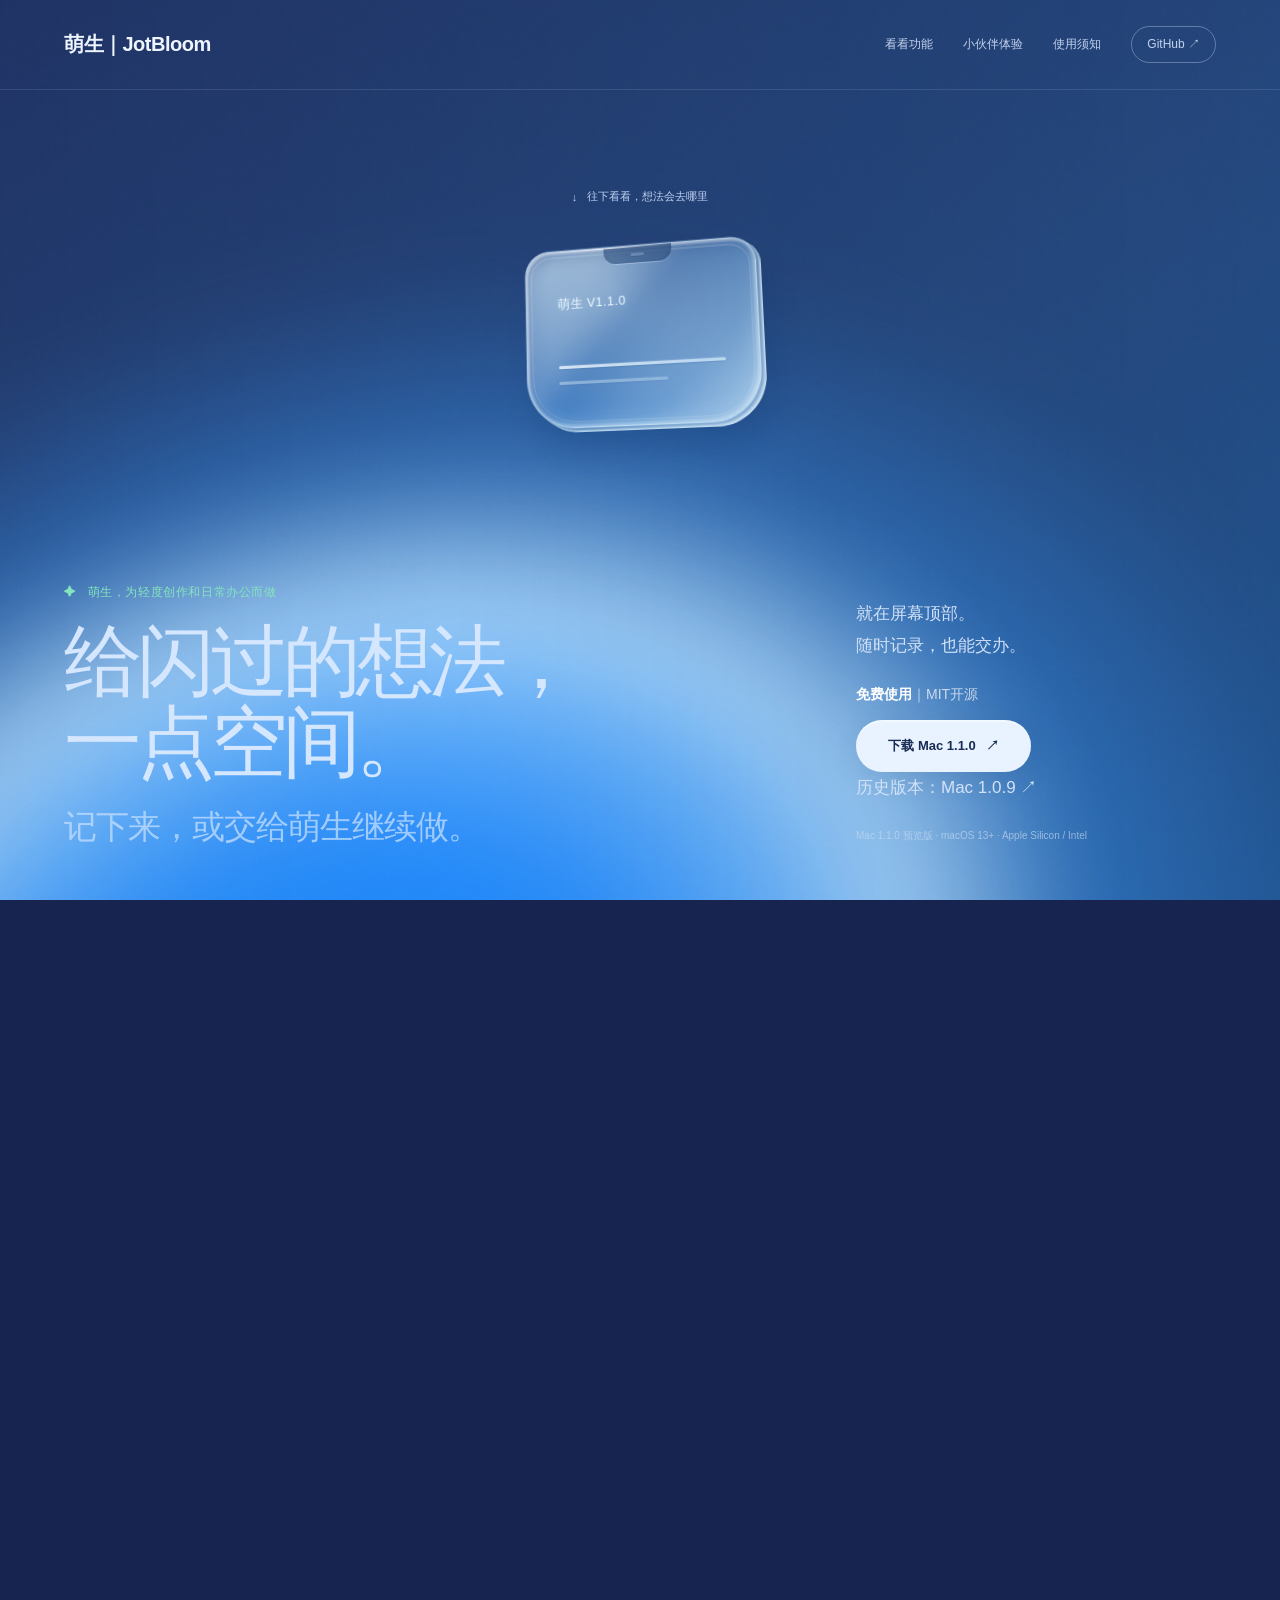
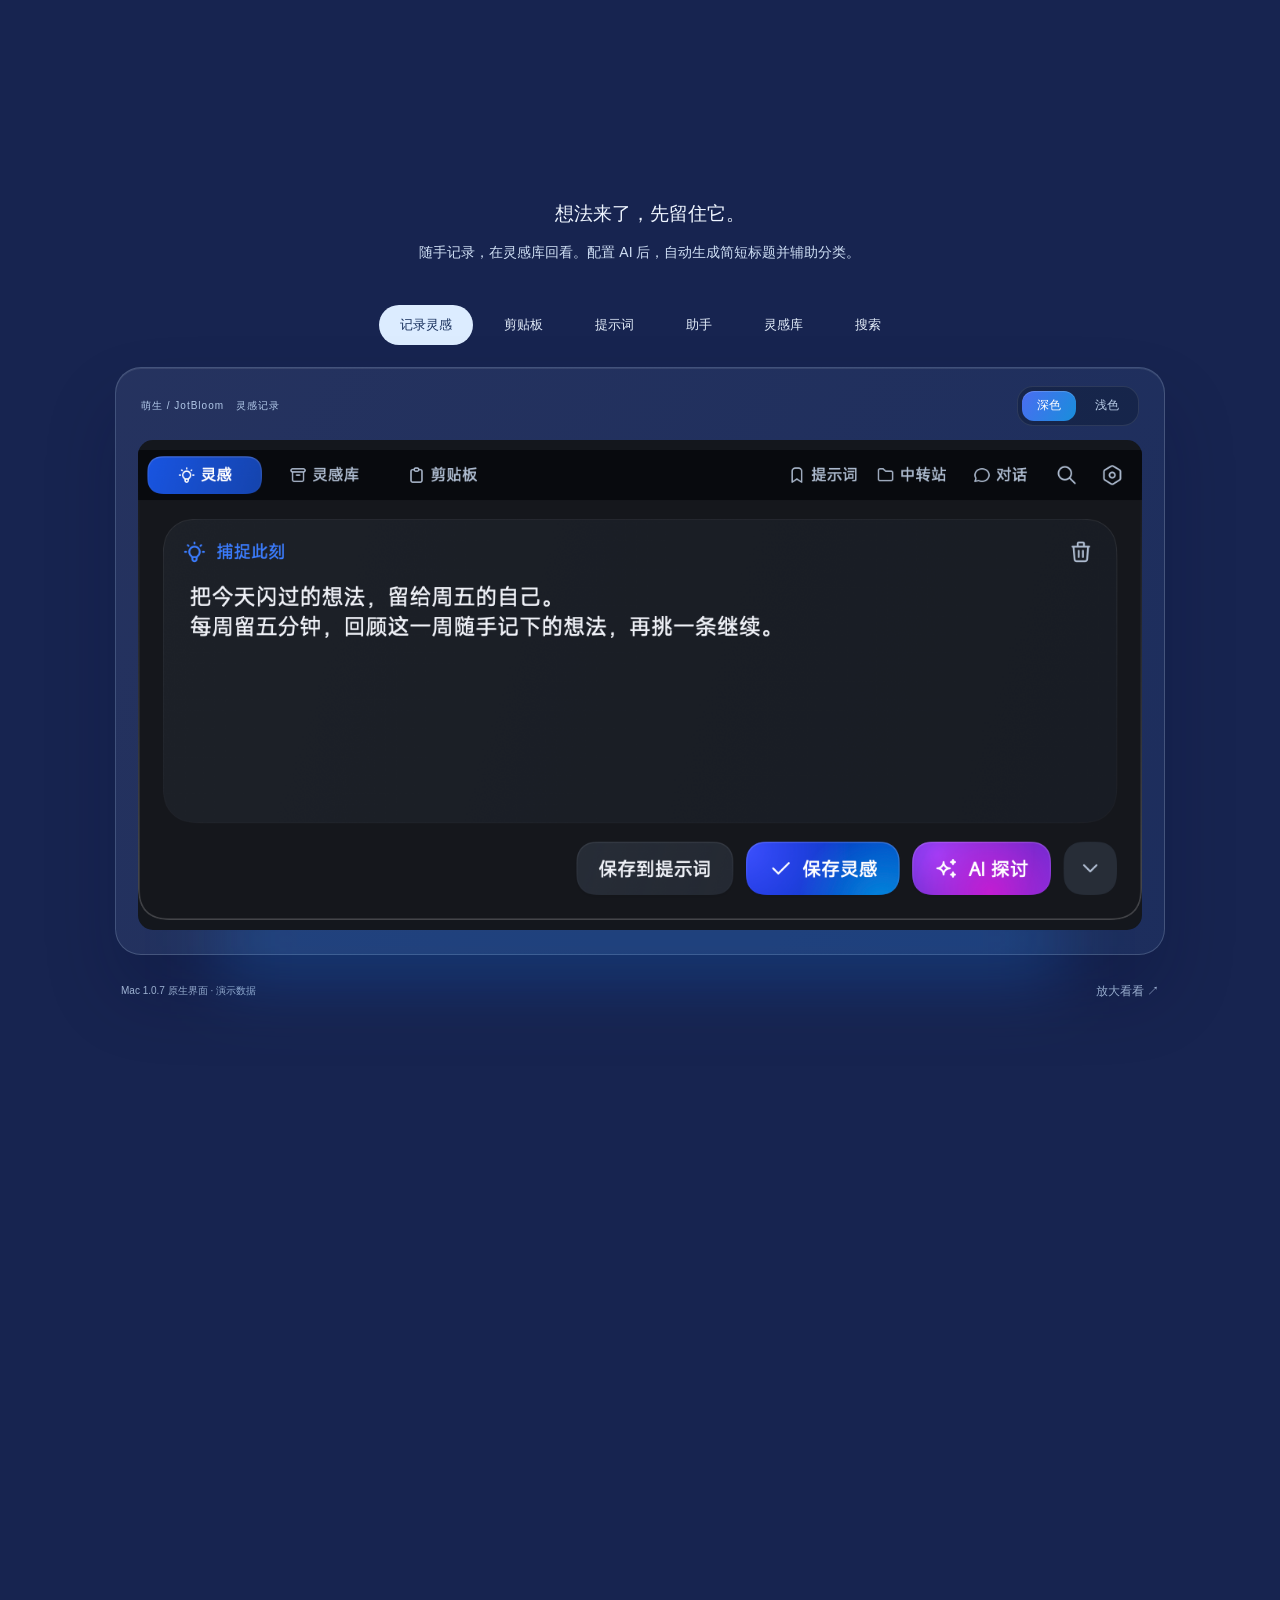
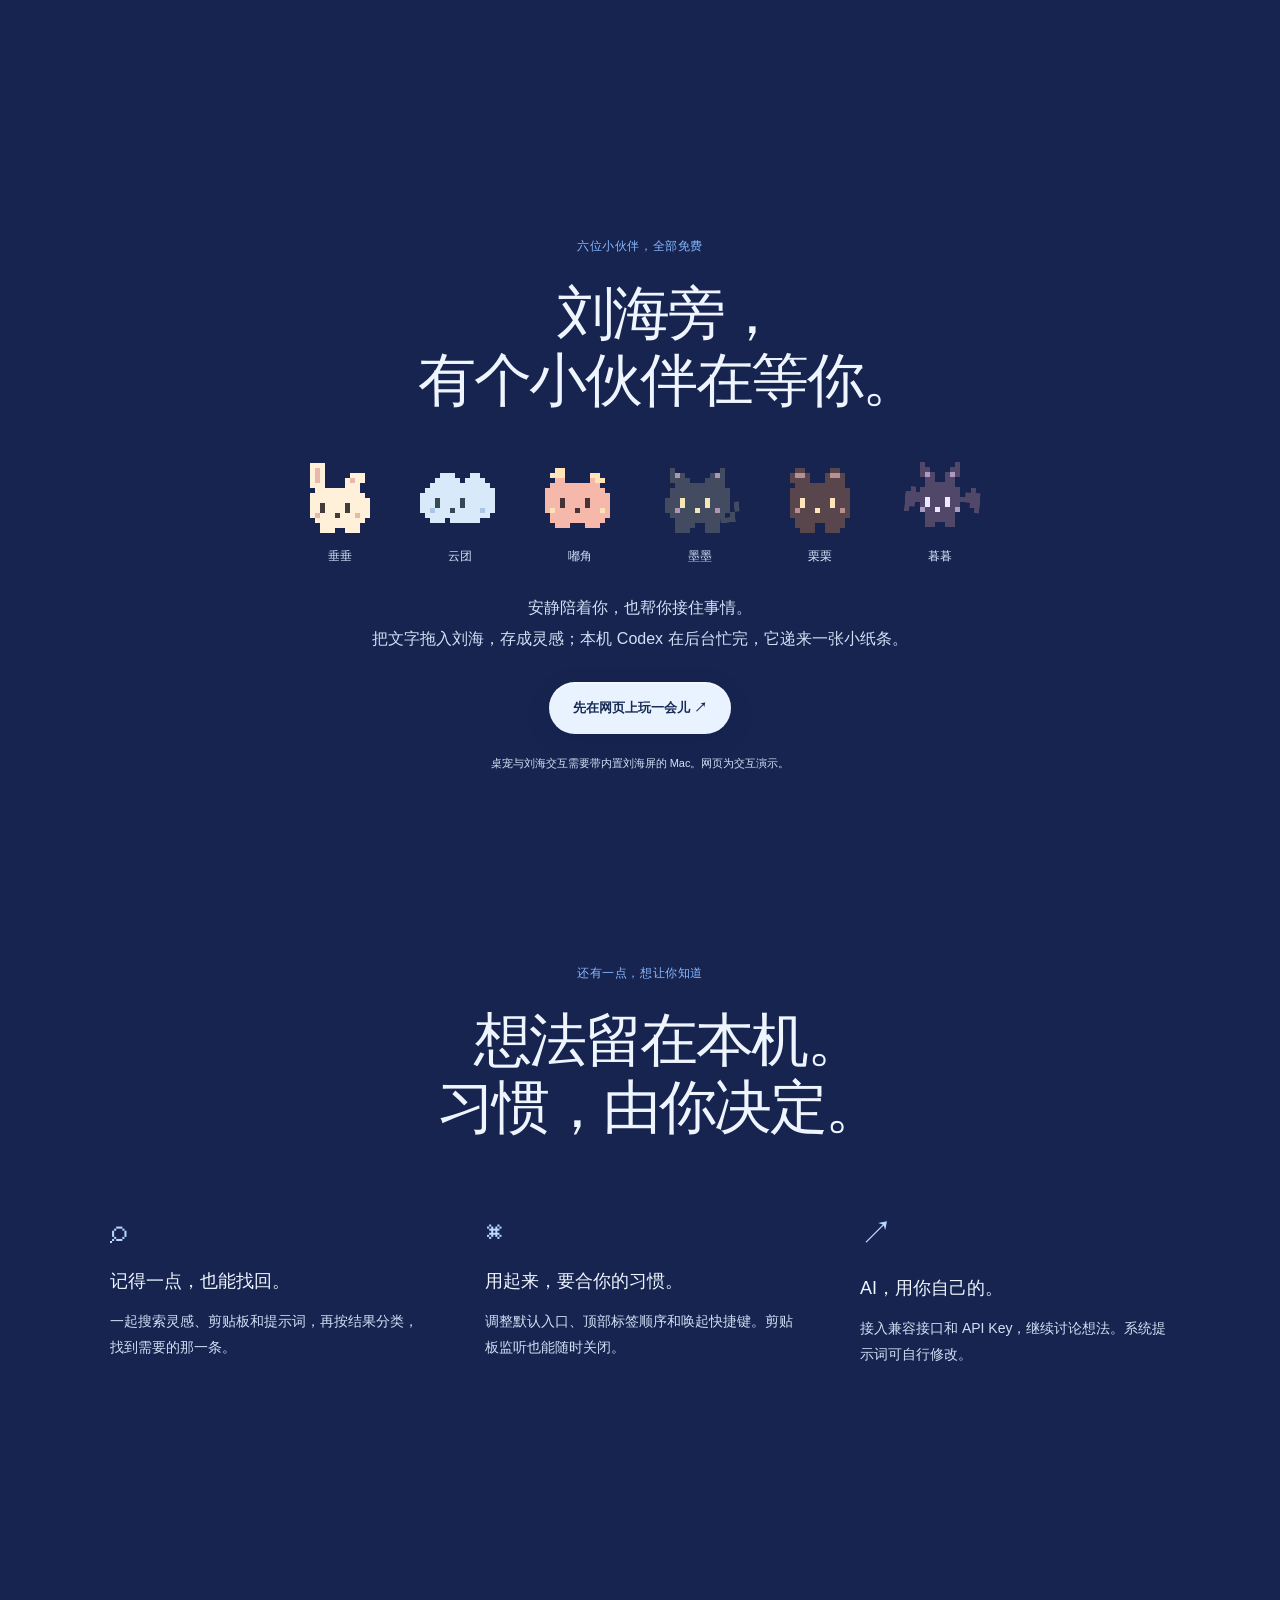
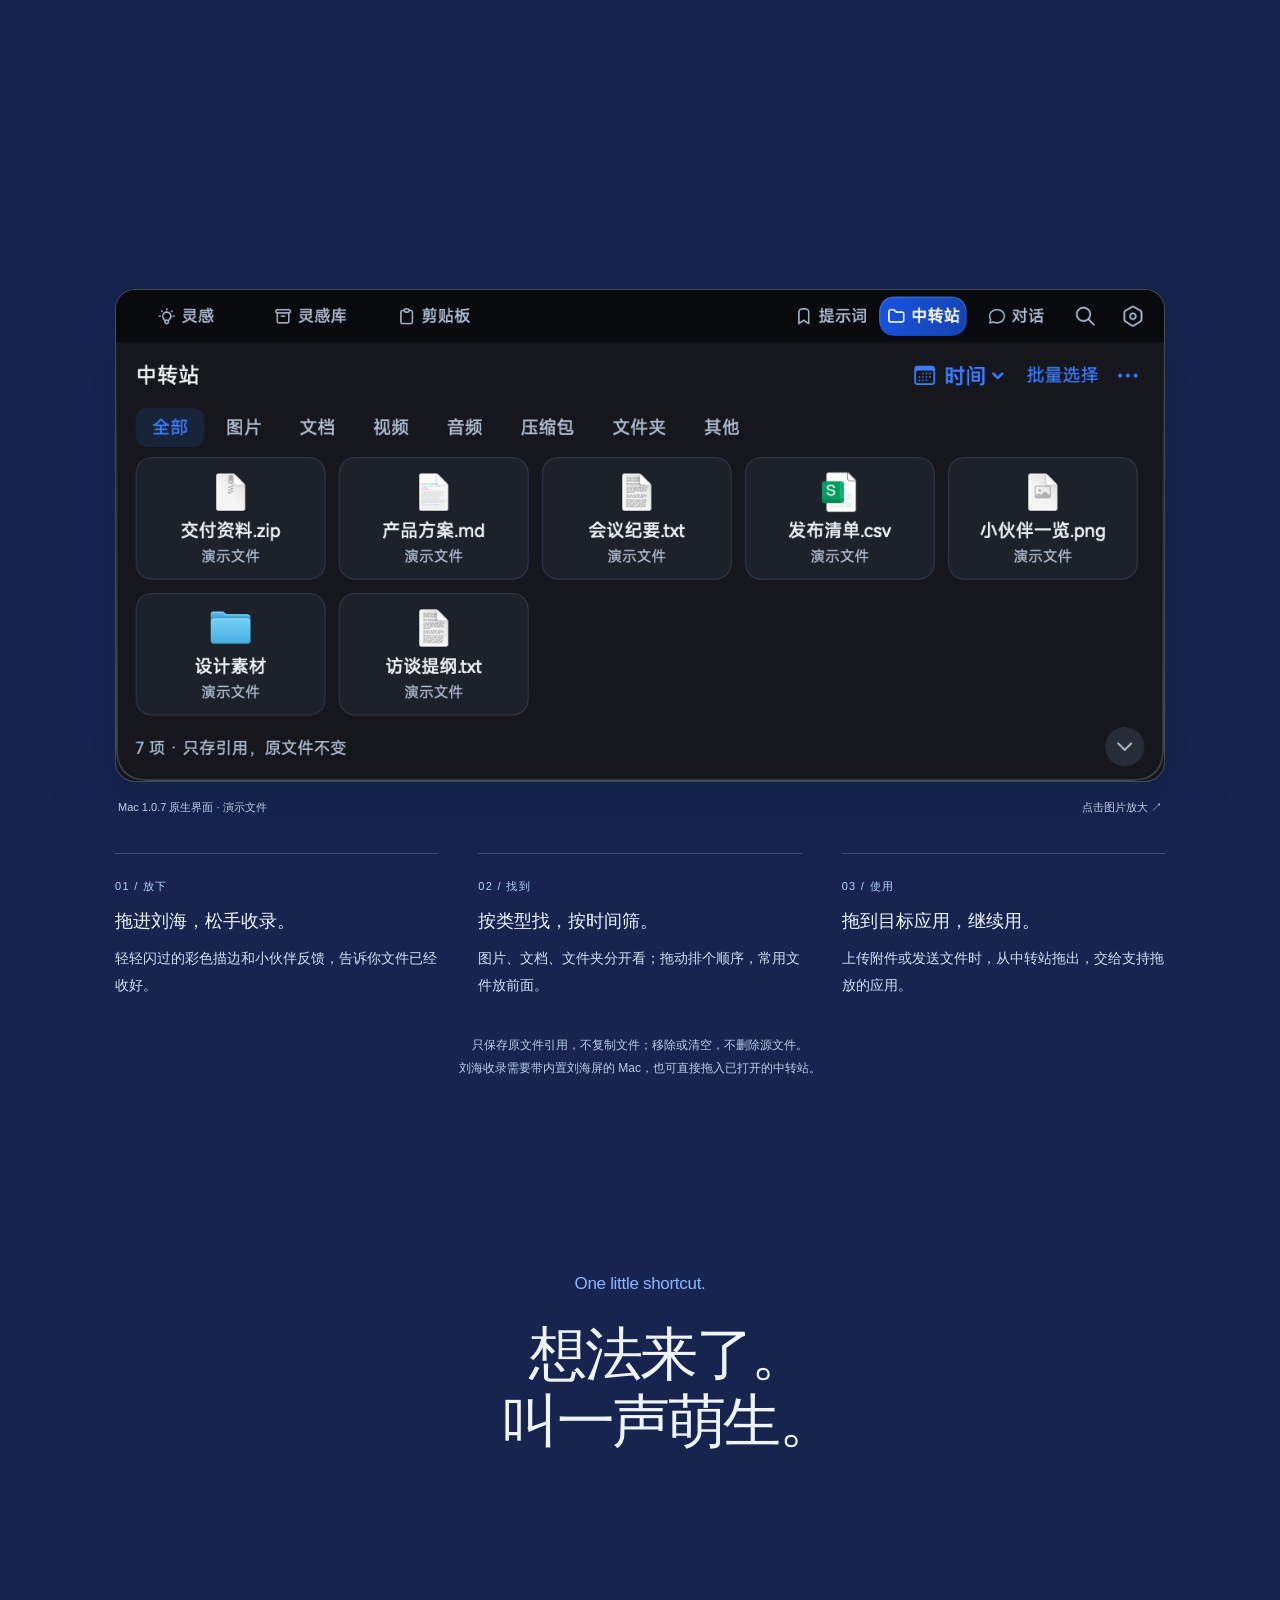
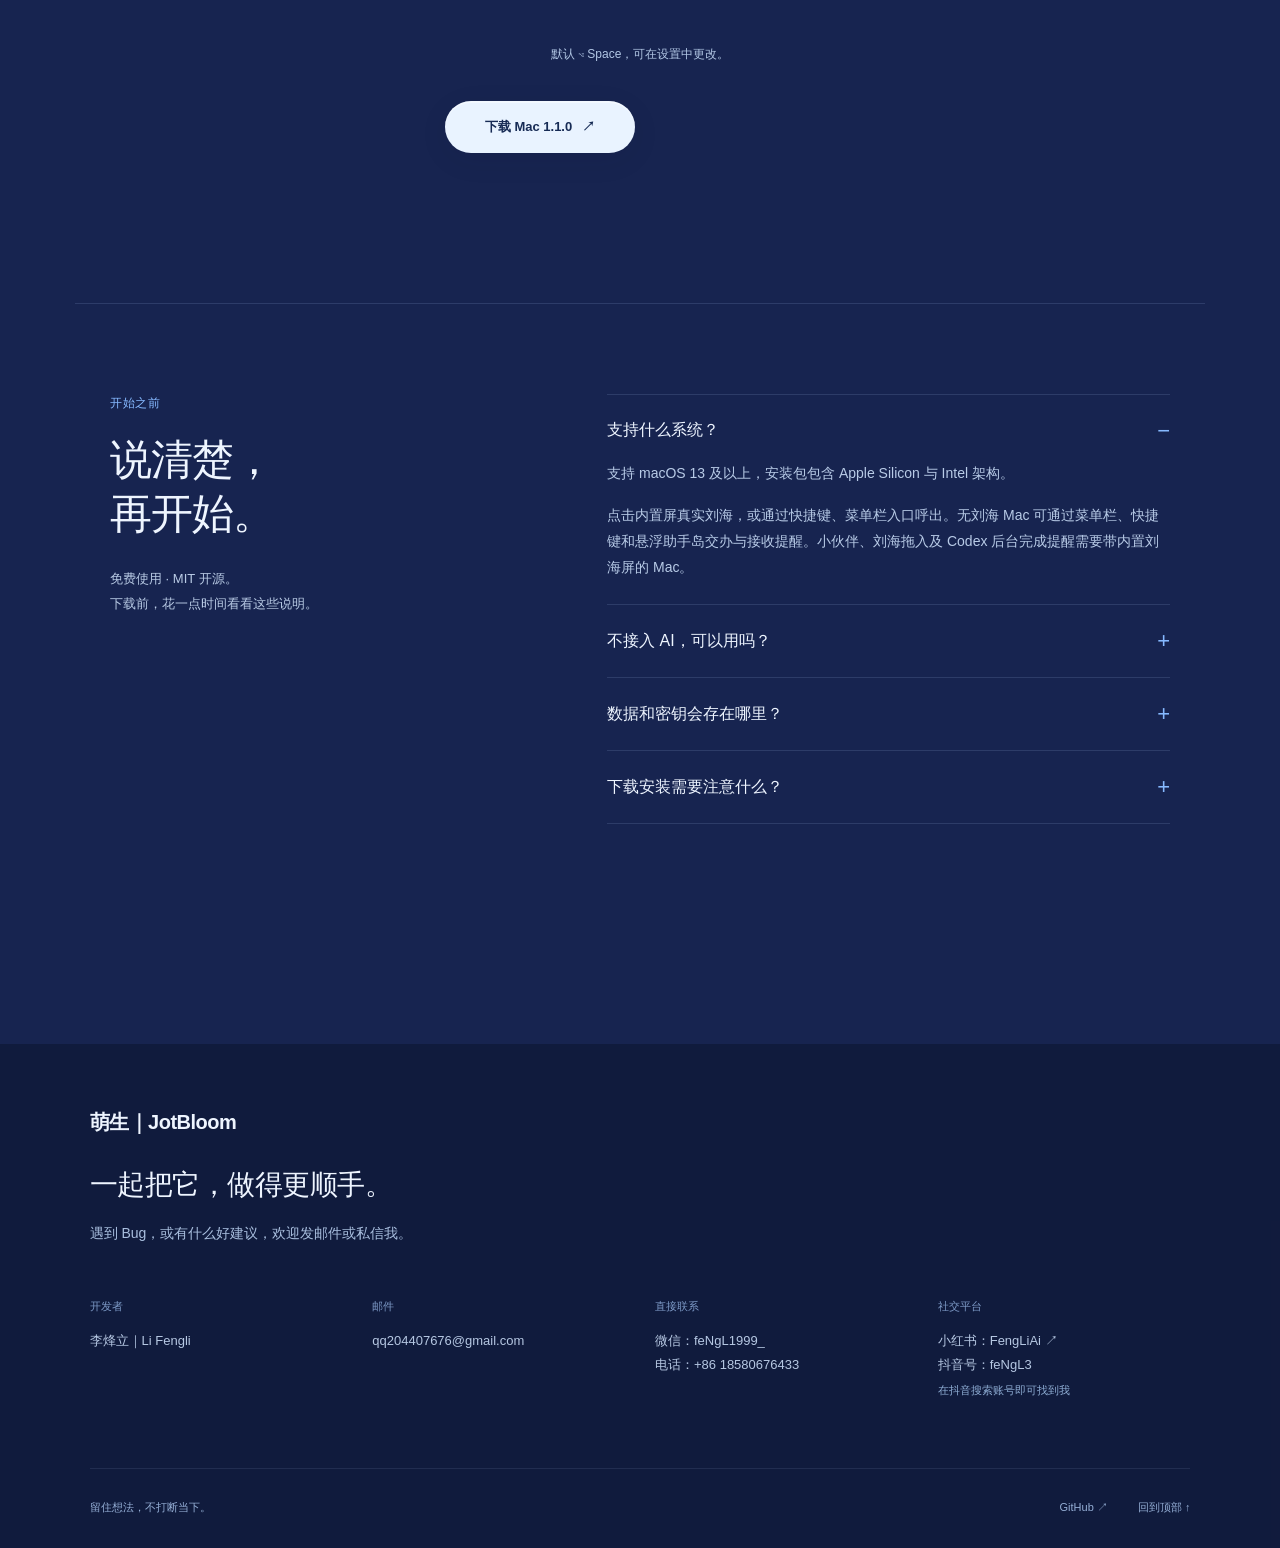
==== commit e5ce77d3: "Publish Mac 1.1.0 assistant features and downloads" ====
--- a/index.html
+++ b/index.html
@@ -1,6 +1,6 @@
 <!doctype html>
 <html lang="zh-CN">
-<head><meta charset="utf-8"><meta name="viewport" content="width=device-width,initial-scale=1"><meta name="color-scheme" content="dark"><title>萌生 JotBloom — 给想法一点空间</title><meta name="description" content="适配 Mac 的免费屏幕顶部灵感工具。记录灵感、回看剪贴板、复用提示词，再与 AI 继续想下去。Mac 1.0.9 带来顶部中央连续形变的展开收起动效，快速开合也能平顺接续。文件中转站：拖入暂存、拖出使用，只保存原文件引用。六位小伙伴陪你接住灵感。"><link rel="stylesheet" href="lightfield.css?v=1.0.7-web1"><script src="lightfield.js?v=1.0.7-web1" defer></script><script src="navigation.js?v=1.0.5-web5" defer></script></head>
+<head><meta charset="utf-8"><meta name="viewport" content="width=device-width,initial-scale=1"><meta name="color-scheme" content="dark"><title>萌生 JotBloom — 给想法一点空间</title><meta name="description" content="适配 Mac 的免费屏幕顶部灵感工具。记录灵感、回看剪贴板、复用提示词，再与 AI 继续想下去。Mac 1.1.0 新增助手交办、计划确认、任务提醒和本机 Codex 派活，确认范围后继续推进。文件中转站：拖入暂存、拖出使用，只保存原文件引用。六位小伙伴陪你接住灵感。"><link rel="stylesheet" href="lightfield.css?v=1.0.7-web1"><script src="lightfield.js?v=1.1.0-web1" defer></script><script src="navigation.js?v=1.0.5-web5" defer></script></head>
 <body>
   <div class="lightfield" aria-hidden="true"><div class="field-sweep"></div><div class="field-ribbon"></div><div class="field-shade"></div><div class="grain"></div></div>
   <a class="skip" href="#story">跳到产品介绍</a>
@@ -8,8 +8,8 @@
   <main>
     <section class="opening" id="top">
       <a class="scroll-whisper" href="#story"><span>↓</span> 往下看看，想法会去哪里</a>
-      <a class="bloom-toy" href="#product" aria-label="认识萌生，查看产品功能"><div class="toy-float"><div class="toy-tilt"><div class="toy-depth"></div><div class="toy-face"><div class="toy-rim"></div><div class="toy-notch"><i></i></div><span class="toy-version">萌生 V1.0.9</span><div class="toy-writing"><i></i><i></i></div><div class="toy-sheen"></div><span class="toy-glint"></span></div></div></div></a>
-      <div class="hero-bottom"><div><p class="kicker"><span class="spark">✦</span> 萌生，为轻度创作和日常办公而做</p><h1>给闪过的想法，<br>一点空间。</h1><p class="hero-sub">记下来，然后继续手头的事。</p></div><div class="hero-aside"><p>就在屏幕顶部。<br>在 Mac 上，随时呼出。</p><p class="free-note"><strong>免费使用</strong><span>｜MIT开源</span></p><div class="download-pair" aria-label="下载 Mac 版安装包"><a class="pill" data-download href="https://github.com/FengLi-AI/JotBloom-Notch-Assistant/releases/download/v1.0.9/JotBloom-1.0.9-universal.dmg">下载 Mac 版 <span aria-hidden="true">↗</span></a></div><small>Mac 1.0.9 · macOS 13+ · Apple Silicon / Intel</small></div></div>
+      <a class="bloom-toy" href="#product" aria-label="认识萌生，查看产品功能"><div class="toy-float"><div class="toy-tilt"><div class="toy-depth"></div><div class="toy-face"><div class="toy-rim"></div><div class="toy-notch"><i></i></div><span class="toy-version">萌生 V1.1.0</span><div class="toy-writing"><i></i><i></i></div><div class="toy-sheen"></div><span class="toy-glint"></span></div></div></div></a>
+      <div class="hero-bottom"><div><p class="kicker"><span class="spark">✦</span> 萌生，为轻度创作和日常办公而做</p><h1>给闪过的想法，<br>一点空间。</h1><p class="hero-sub">记下来，或交给萌生继续做。</p></div><div class="hero-aside"><p>就在屏幕顶部。<br>随时记录，也能交办。</p><p class="free-note"><strong>免费使用</strong><span>｜MIT开源</span></p><div class="download-pair" aria-label="下载 Mac 版安装包"><a class="pill" data-download href="https://github.com/FengLi-AI/JotBloom-Notch-Assistant/releases/download/v1.1.0/JotBloom-1.1.0-universal.dmg">下载 Mac 1.1.0 <span aria-hidden="true">↗</span></a></div><p class="history-download"><a class="text-link" href="https://github.com/FengLi-AI/JotBloom-Notch-Assistant/releases/download/v1.0.9/JotBloom-1.0.9-universal.dmg">历史版本：Mac 1.0.9 ↗</a></p><small>Mac 1.1.0 预览版 · macOS 13+ · Apple Silicon / Intel</small></div></div>
     </section>
 
     <section class="story" id="story" aria-labelledby="story-title">
@@ -21,9 +21,11 @@
 
     <section class="product" id="product"><div class="section-title reveal"><p class="kicker">小小的入口，装下日常</p><h2>从记下来，<br>到真正用起来。</h2></div>
       <div class="feature-caption"><h3 id="feature-heading">想法来了，先留住它。</h3><p id="feature-description">随手记录，保存后在灵感库回看。配置 AI 后，可自动生成简短标题并辅助分类。</p></div>
-      <div class="product-tabs" role="tablist" aria-label="产品功能"><button role="tab" aria-selected="true" aria-controls="feature-panel" id="tab-capture" data-feature="capture" tabindex="0">记录灵感</button><button role="tab" aria-selected="false" aria-controls="feature-panel" id="tab-clipboard" data-feature="clipboard" tabindex="-1">剪贴板</button><button role="tab" aria-selected="false" aria-controls="feature-panel" id="tab-prompts" data-feature="prompts" tabindex="-1">提示词</button><button role="tab" aria-selected="false" aria-controls="feature-panel" id="tab-chat" data-feature="chat" tabindex="-1">AI 对话</button><button role="tab" aria-selected="false" aria-controls="feature-panel" id="tab-library" data-feature="library" tabindex="-1">灵感库</button><button role="tab" aria-selected="false" aria-controls="feature-panel" id="tab-search" data-feature="search" tabindex="-1">搜索</button></div>
+      <div class="product-tabs" role="tablist" aria-label="产品功能"><button role="tab" aria-selected="true" aria-controls="feature-panel" id="tab-capture" data-feature="capture" tabindex="0">记录灵感</button><button role="tab" aria-selected="false" aria-controls="feature-panel" id="tab-clipboard" data-feature="clipboard" tabindex="-1">剪贴板</button><button role="tab" aria-selected="false" aria-controls="feature-panel" id="tab-prompts" data-feature="prompts" tabindex="-1">提示词</button><button role="tab" aria-selected="false" aria-controls="feature-panel" id="tab-chat" data-feature="chat" tabindex="-1">助手</button><button role="tab" aria-selected="false" aria-controls="feature-panel" id="tab-library" data-feature="library" tabindex="-1">灵感库</button><button role="tab" aria-selected="false" aria-controls="feature-panel" id="tab-search" data-feature="search" tabindex="-1">搜索</button></div>
       <div class="feature-panel" id="feature-panel" role="tabpanel" aria-labelledby="tab-capture"><div class="stage"><div class="stage-bar"><span>萌生 / JotBloom <span id="feature-label">灵感记录</span></span><div class="preview-theme" role="group" aria-label="产品截图配色"><button type="button" data-preview-theme="dark" aria-pressed="true">深色</button><button type="button" data-preview-theme="light" aria-pressed="false">浅色</button></div></div><button class="screenshot-button" aria-label="放大产品截图"><img id="feature-image" src="assets/1.0.7/dark-inspiration.png" alt="萌生灵感输入原生界面" width="1280" height="600"></button><div class="stage-floor" aria-hidden="true"></div></div><div class="stage-caption"><span>Mac 1.0.7 原生界面 · 演示数据</span><button class="text-link" id="zoom">放大看看 ↗</button></div></div>
     </section>
+
+    <section class="more" id="assistant"><div class="section-title reveal"><p class="kicker">Mac 1.1.0 · 助手</p><h2>有事交给萌生。<br>你来决定重要的事。</h2></div><div class="three-notes"><article class="reveal"><span class="note-symbol">01</span><h3>说清楚，再开始。</h3><p>用一句话或拖入资料交办。先看计划、调整范围，点开始后由助手推进；明确时间的提醒可以直接设好并撤销。</p></article><article class="reveal"><span class="note-symbol">02</span><h3>能整理，也能派活。</h3><p>整理允许使用的资料、生成内容；需要运行命令或修改项目时，交给本机 Codex。任务进度轻量呈现，重要问题再请你决定。</p></article><article class="reveal"><span class="note-symbol">03</span><h3>结果和提醒，都找得到。</h3><p>任务列表里看进度、补要求、打开文件；文本结果可复制或存入灵感库。无刘海 Mac 也能用菜单栏、快捷键和助手岛。</p></article></div></section>
 
     <section class="companion-feature" id="companions"><div class="section-title reveal"><p class="kicker">六位小伙伴，全部免费</p><h2>刘海旁，<br>有个小伙伴在等你。</h2></div><div class="companion-lineup" id="companion-lineup" aria-label="垂垂、云团、嘟角、墨墨、栗栗、暮暮"></div><p class="companion-summary">安静陪着你，也帮你接住事情。<br>把文字拖入刘海，存成灵感；本机 Codex 在后台忙完，它递来一张小纸条。</p><a class="pill" href="companions/">先在网页上玩一会儿 ↗</a><p class="companion-platform">桌宠与刘海交互需要带内置刘海屏的 Mac。网页为交互演示。</p></section>
 
@@ -36,9 +38,9 @@
       <p class="shelf-note">只保存原文件引用，不复制文件；移除或清空，不删除源文件。<br>刘海收录需要带内置刘海屏的 Mac，也可直接拖入已打开的中转站。</p>
     </section>
 
-    <section class="shortcut"><p class="kicker reveal">One little shortcut.</p><h2 class="reveal">想法来了。<br>叫一声萌生。</h2><div class="keys reveal" aria-label="Mac 默认唤起快捷键 Option 加空格"><kbd><span>⌥</span><small>option</small></kbd><b>+</b><kbd class="space-key"><span>space</span><small>随时呼出</small></kbd></div><p class="shortcut-note">默认 ⌥ Space，可在设置中更改。</p><div class="download-pair" aria-label="下载 Mac 版安装包"><a class="pill" data-download href="https://github.com/FengLi-AI/JotBloom-Notch-Assistant/releases/download/v1.0.9/JotBloom-1.0.9-universal.dmg">下载 Mac 版 <span aria-hidden="true">↗</span></a></div></section>
+    <section class="shortcut"><p class="kicker reveal">One little shortcut.</p><h2 class="reveal">想法来了。<br>叫一声萌生。</h2><div class="keys reveal" aria-label="Mac 默认唤起快捷键 Option 加空格"><kbd><span>⌥</span><small>option</small></kbd><b>+</b><kbd class="space-key"><span>space</span><small>随时呼出</small></kbd></div><p class="shortcut-note">默认 ⌥ Space，可在设置中更改。</p><div class="download-pair" aria-label="下载 Mac 版安装包"><a class="pill" data-download href="https://github.com/FengLi-AI/JotBloom-Notch-Assistant/releases/download/v1.1.0/JotBloom-1.1.0-universal.dmg">下载 Mac 1.1.0 <span aria-hidden="true">↗</span></a></div></section>
 
-    <section class="before" id="before"><div class="before-heading"><p class="kicker">开始之前</p><h2>说清楚，<br>再开始。</h2><p>免费使用 · MIT 开源。<br>下载前，花一点时间看看这些说明。</p></div><div class="questions"><details name="questions" open><summary>支持什么系统？</summary><div><p>支持 macOS 13 及以上，安装包包含 Apple Silicon 与 Intel 架构。</p><p>点击内置屏真实刘海，或通过快捷键、菜单栏入口呼出。1.0.8 已修复无刘海外接屏顶部误触发。小伙伴、刘海拖入及 Codex 后台完成提醒需要带内置刘海屏的 Mac。</p></div></details><details name="questions"><summary>不接入 AI，可以用吗？</summary><div><p>可以。记录灵感、剪贴板历史、提示词管理、文件中转站和搜索可独立使用。Mac 的小伙伴和本机 Codex 完成事件提醒也不需要在萌生配置 AI。自动命名、AI 对话等功能需要你自己的接口和 API Key，服务商可能收费。</p></div></details><details name="questions"><summary>数据和密钥会存在哪里？</summary><div><p>新用户首次启动先选择数据保存位置；已有用户保留原位置，可在设置中迁移。API Key 存入系统钥匙串。使用 AI 功能时，必要内容会发送至你配置的服务，请留意敏感信息。</p></div></details><details name="questions"><summary>下载安装需要注意什么？</summary><div><p>请从本项目 GitHub Releases 下载 Mac 安装包。打开 DMG 后，将萌生拖入“应用程序”。首次启动时会请你选择数据保存位置。</p><p>安装包尚未经过 Apple 公证，系统可能提示核实来源。请按系统指引操作；升级前保留重要数据备份。从 1.0.7 或 1.0.8 升级到 1.0.9 不涉及数据库结构变更；从更早版本升级会更新数据库，降级需恢复对应的升级前备份。</p><p><a href="https://github.com/FengLi-AI/JotBloom-Notch-Assistant/releases" target="_blank" rel="noopener noreferrer">查看版本与 SHA-256 校验值 ↗</a></p></div></details></div></section>
+    <section class="before" id="before"><div class="before-heading"><p class="kicker">开始之前</p><h2>说清楚，<br>再开始。</h2><p>免费使用 · MIT 开源。<br>下载前，花一点时间看看这些说明。</p></div><div class="questions"><details name="questions" open><summary>支持什么系统？</summary><div><p>支持 macOS 13 及以上，安装包包含 Apple Silicon 与 Intel 架构。</p><p>点击内置屏真实刘海，或通过快捷键、菜单栏入口呼出。无刘海 Mac 可通过菜单栏、快捷键和悬浮助手岛交办与接收提醒。小伙伴、刘海拖入及 Codex 后台完成提醒需要带内置刘海屏的 Mac。</p></div></details><details name="questions"><summary>不接入 AI，可以用吗？</summary><div><p>可以。记录灵感、剪贴板历史、提示词管理、文件中转站和搜索可独立使用。Mac 的小伙伴和本机 Codex 完成事件提醒也不需要在萌生配置 AI。自动命名、AI 对话和助手理解交办需要你自己的接口和 API Key，服务商可能收费；派给 Codex 还需本机安装并登录 Codex。提醒只在萌生运行时工作。</p></div></details><details name="questions"><summary>数据和密钥会存在哪里？</summary><div><p>新用户首次启动先选择数据保存位置；已有用户保留原位置，可在设置中迁移。API Key 存入系统钥匙串。助手会把消息、必要上下文、确认的目标及允许使用的资料发给你配置的模型；派给 Codex 时发送任务说明和允许的库资料正文，文件只传路径。轻量监督还会使用 Codex 的部分阶段汇报；助手不读取剪贴板历史。请留意敏感信息，详见 <a href="https://github.com/FengLi-AI/JotBloom-Notch-Assistant/blob/main/release/PRIVACY.md">数据与 AI 说明</a>。</p></div></details><details name="questions"><summary>下载安装需要注意什么？</summary><div><p>请从本项目 GitHub Releases 下载 Mac 安装包。打开 DMG 后，将萌生拖入“应用程序”。首次启动时会请你选择数据保存位置。</p><p>安装包尚未经过 Apple 公证，系统可能提示核实来源。请按系统指引操作；升级前保留重要数据备份。1.1.0 会升级数据库；降回 1.0.9 时，需要先退出萌生并恢复升级前的备份，不能直接使用已升级的数据。升级后新增的内容不会出现在旧备份中。</p><p><a href="https://github.com/FengLi-AI/JotBloom-Notch-Assistant/releases" target="_blank" rel="noopener noreferrer">查看版本与 SHA-256 校验值 ↗</a></p></div></details></div></section>
 
     <footer>
       <div class="footer-intro"><a class="wordmark" href="#top">萌生｜JotBloom</a><h2>一起把它，做得更顺手。</h2><p>遇到 Bug，或有什么好建议，欢迎发邮件或私信我。</p></div>
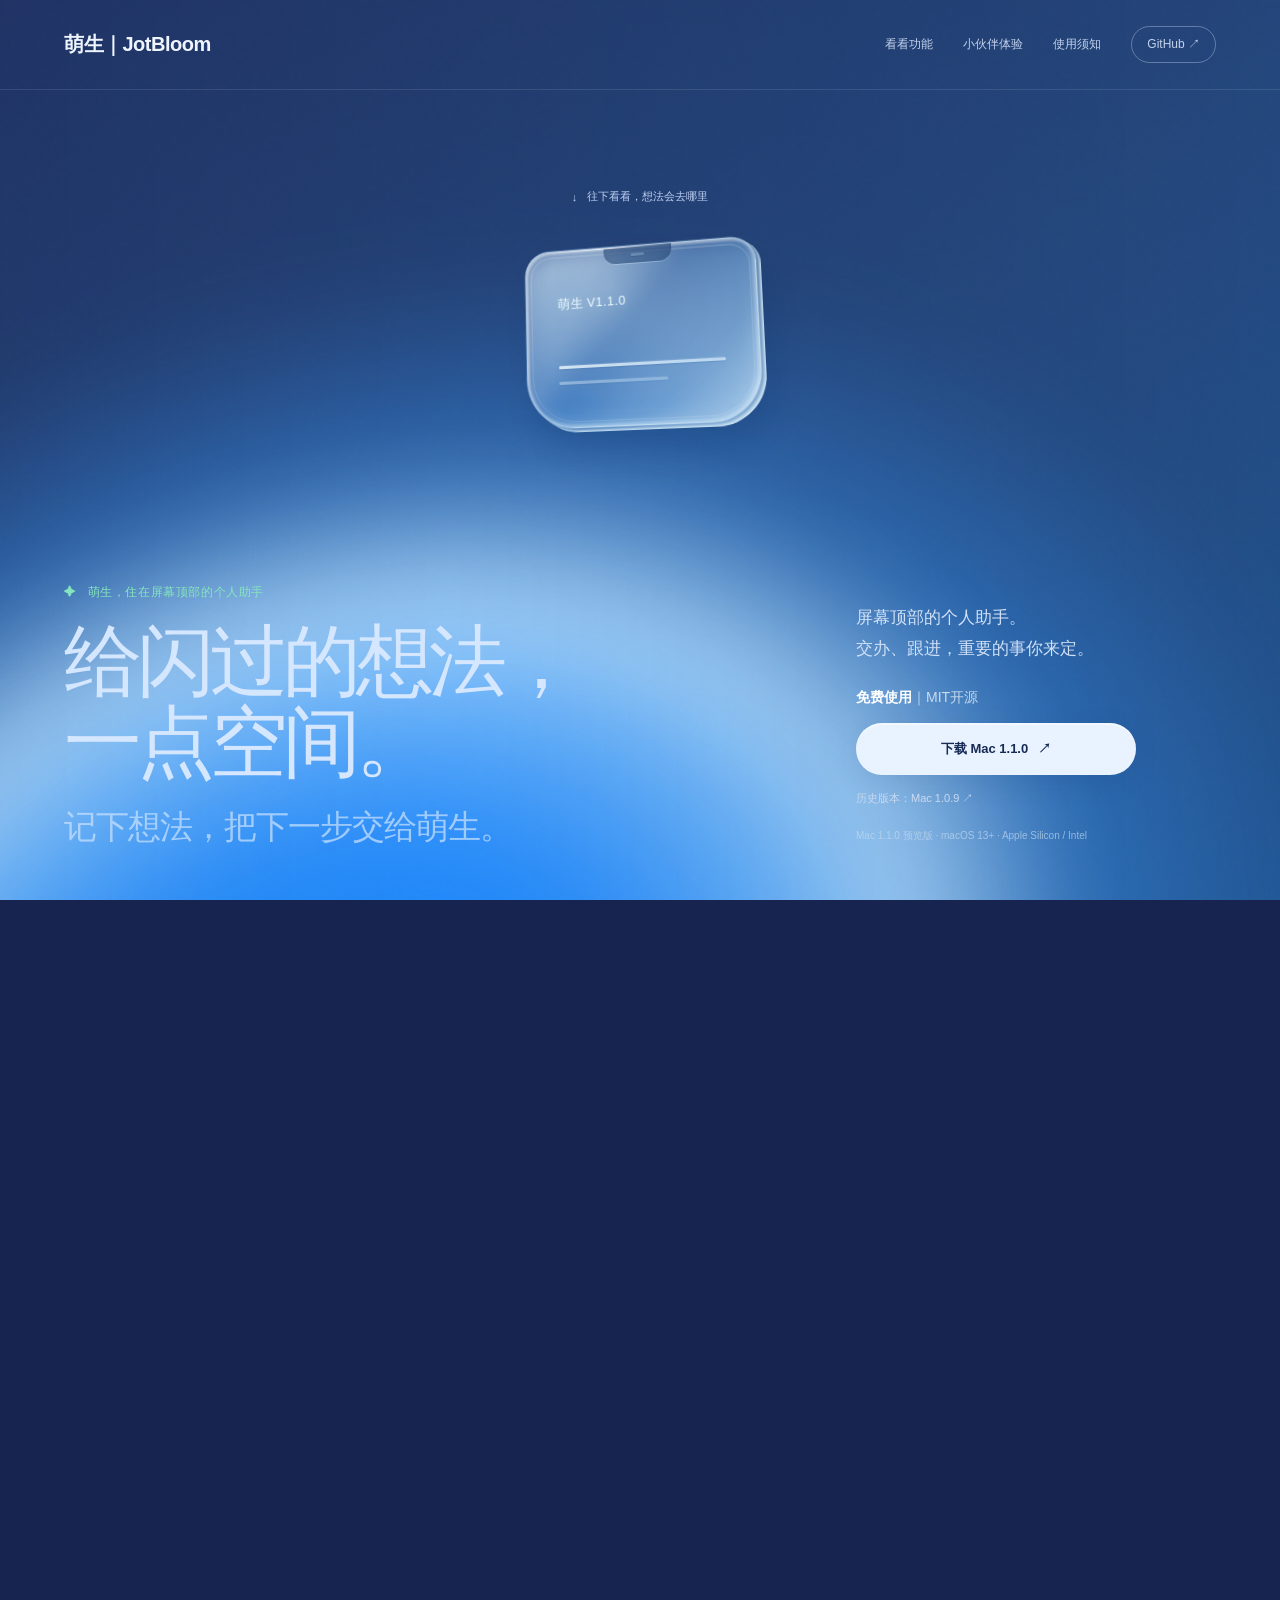
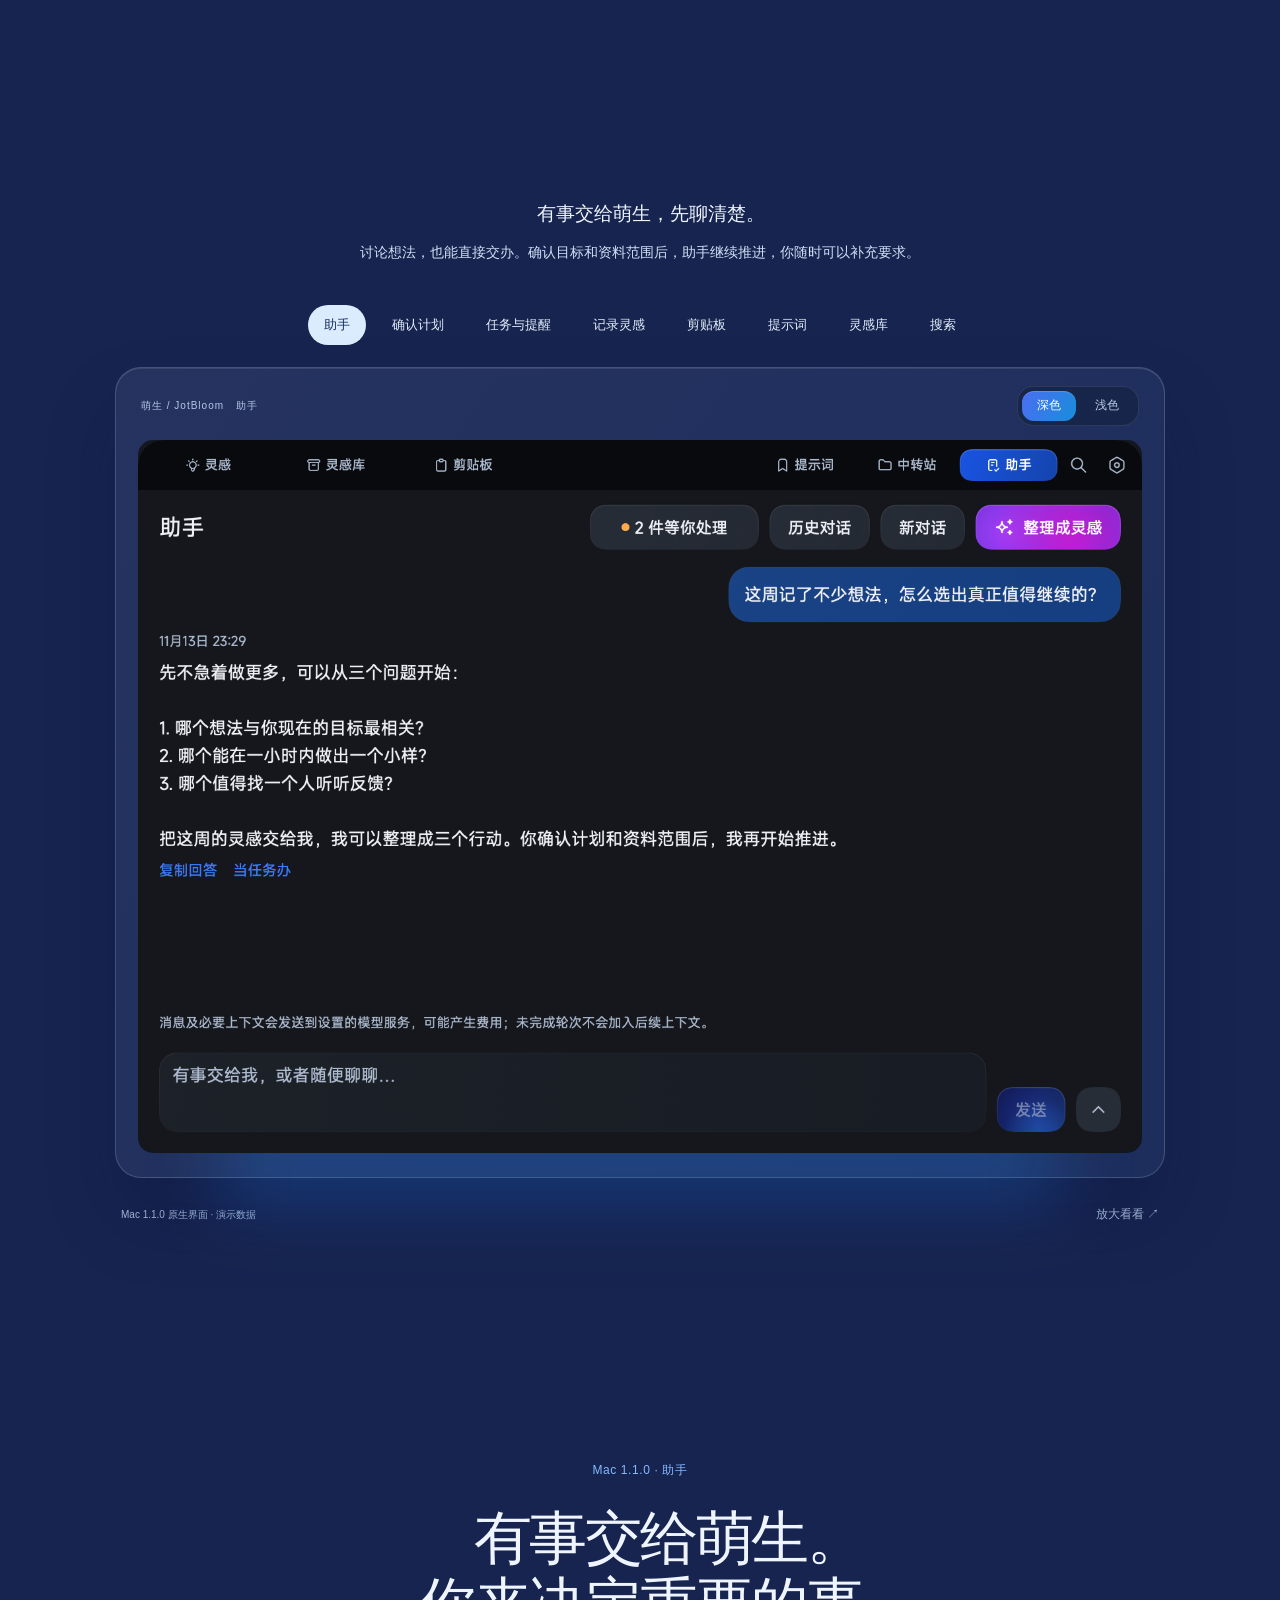
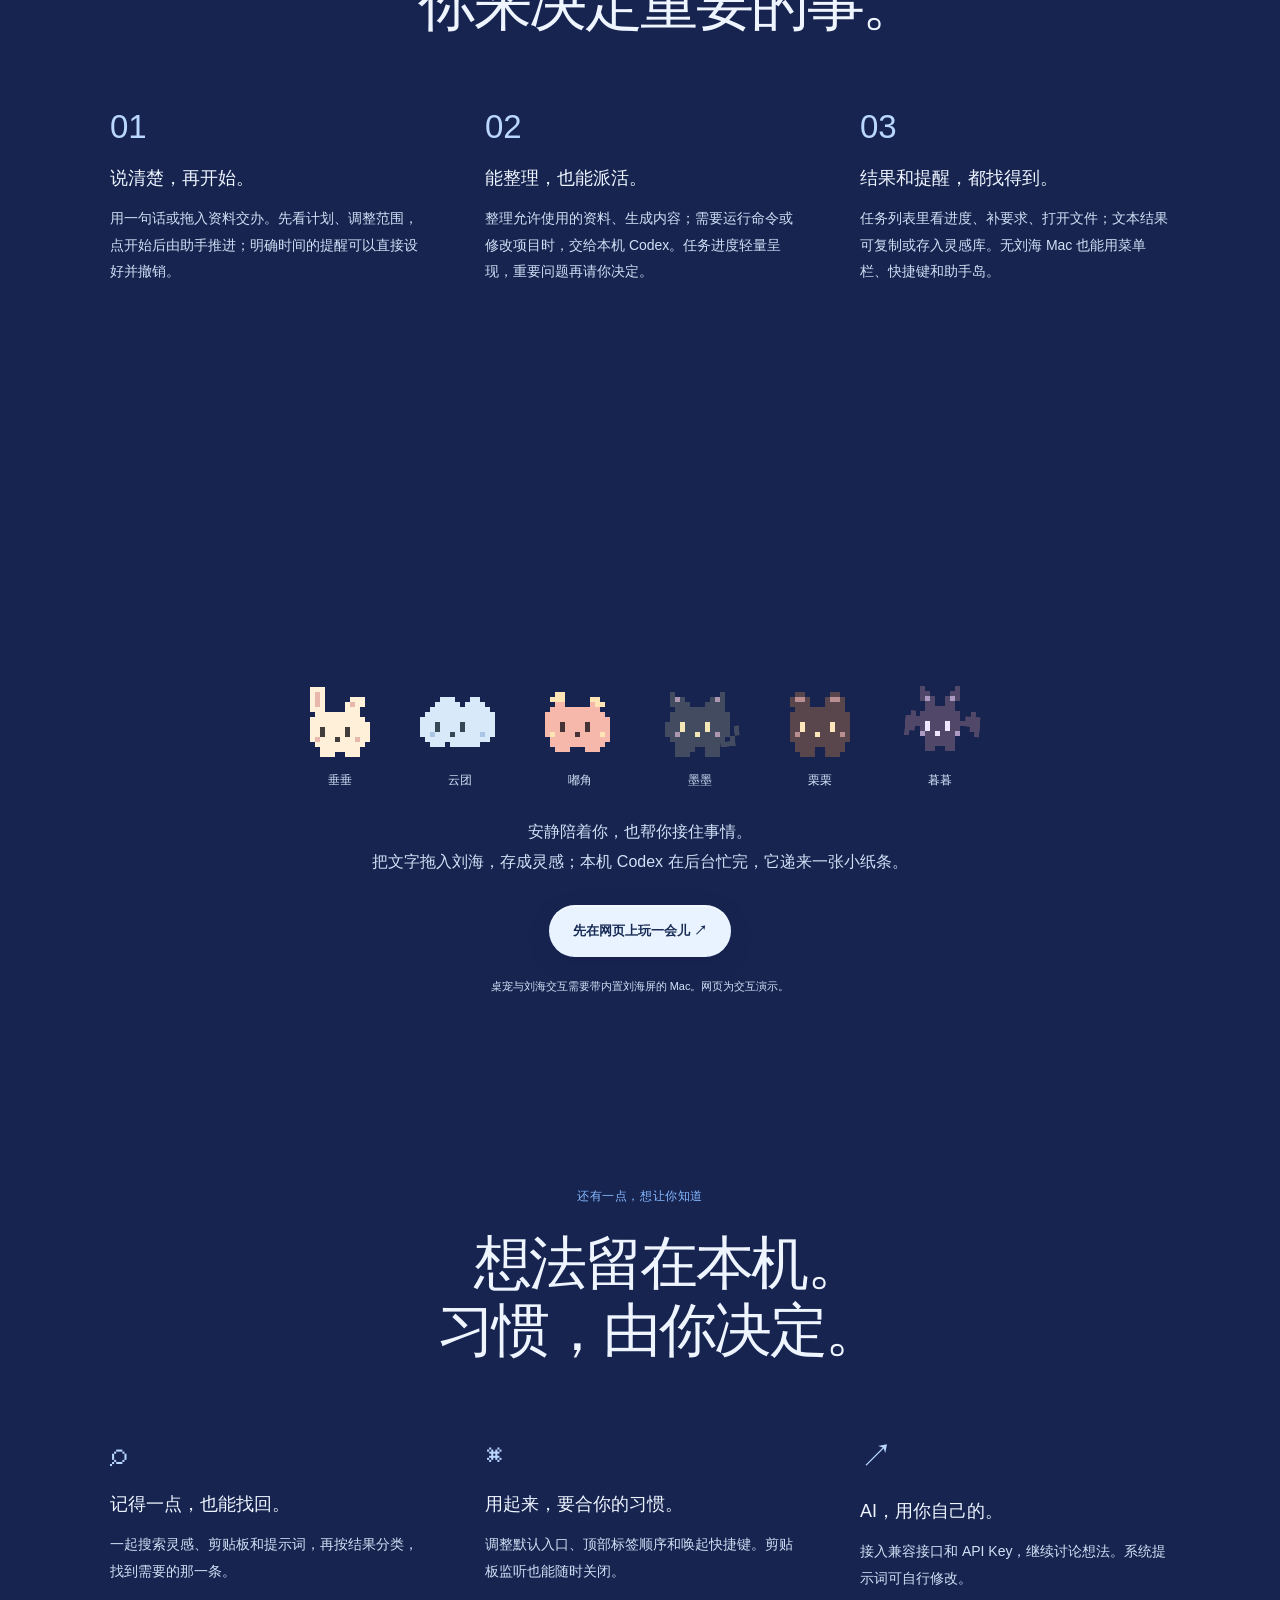
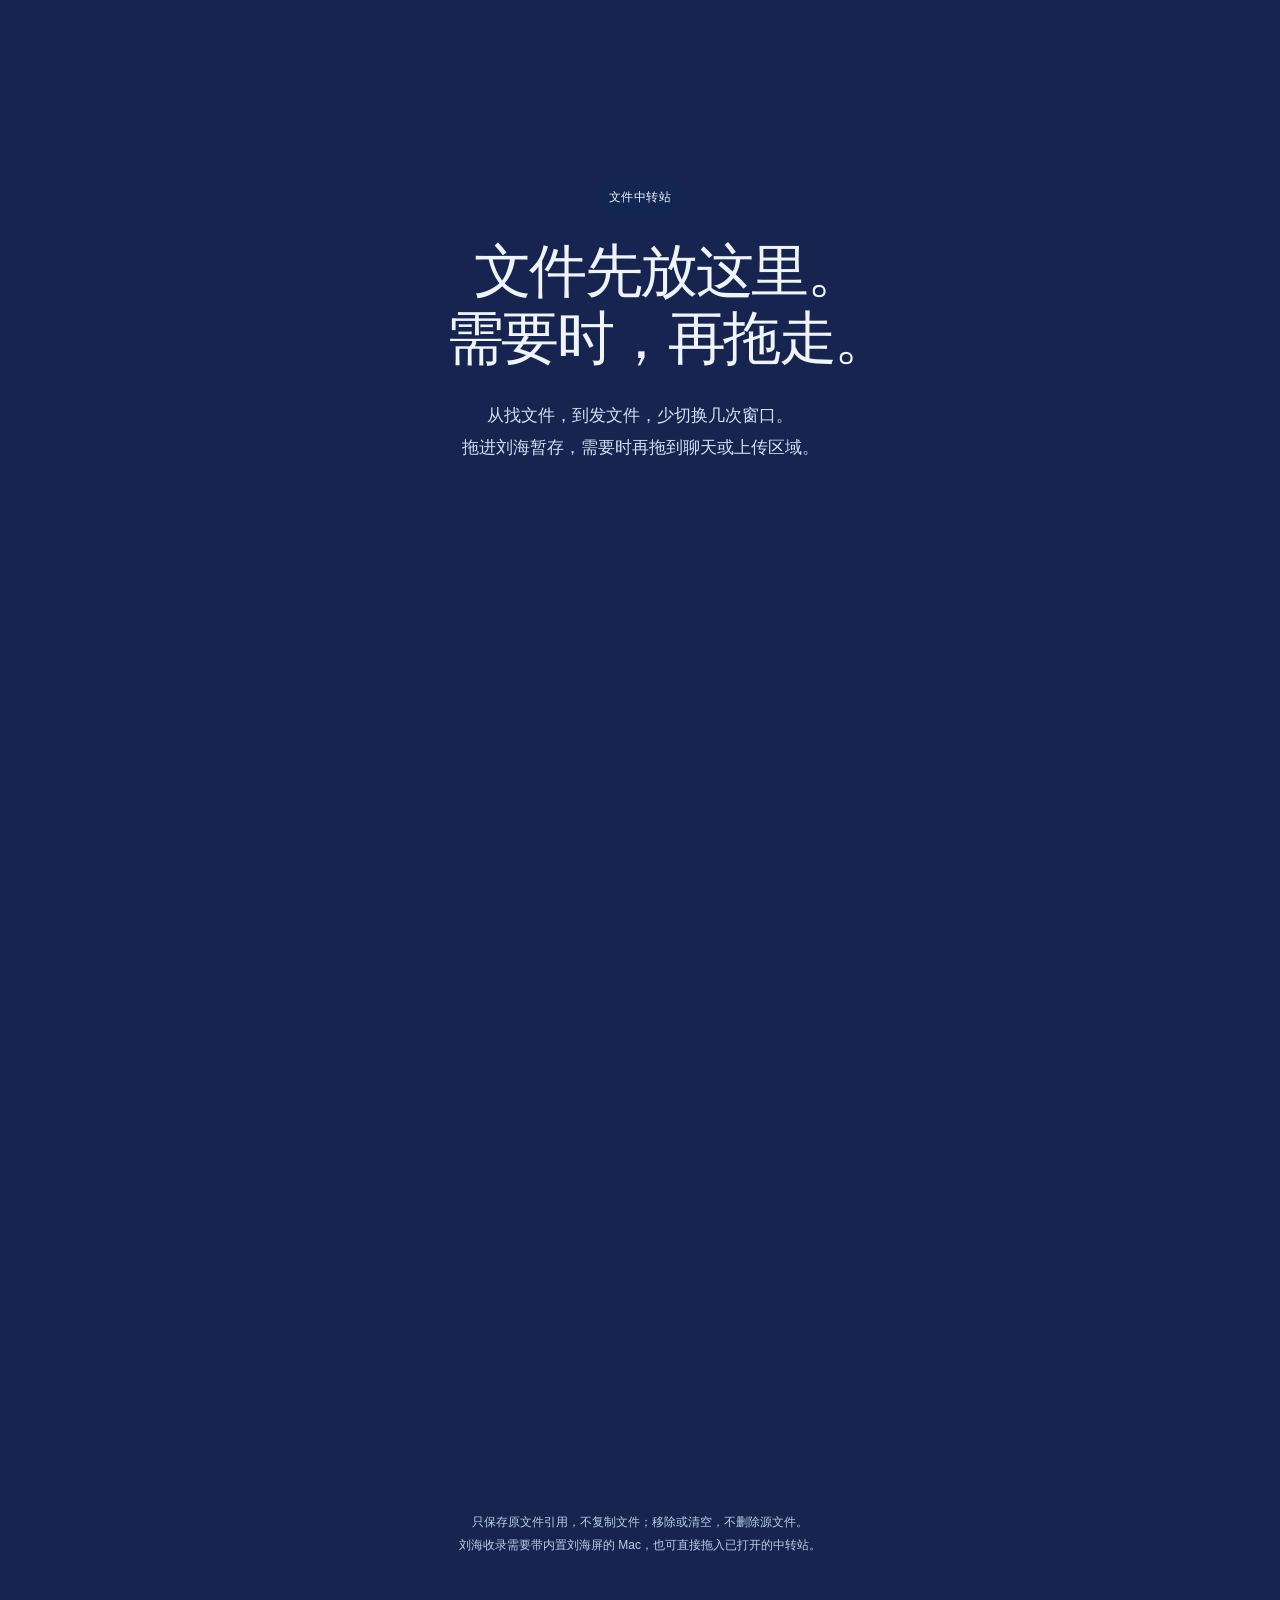
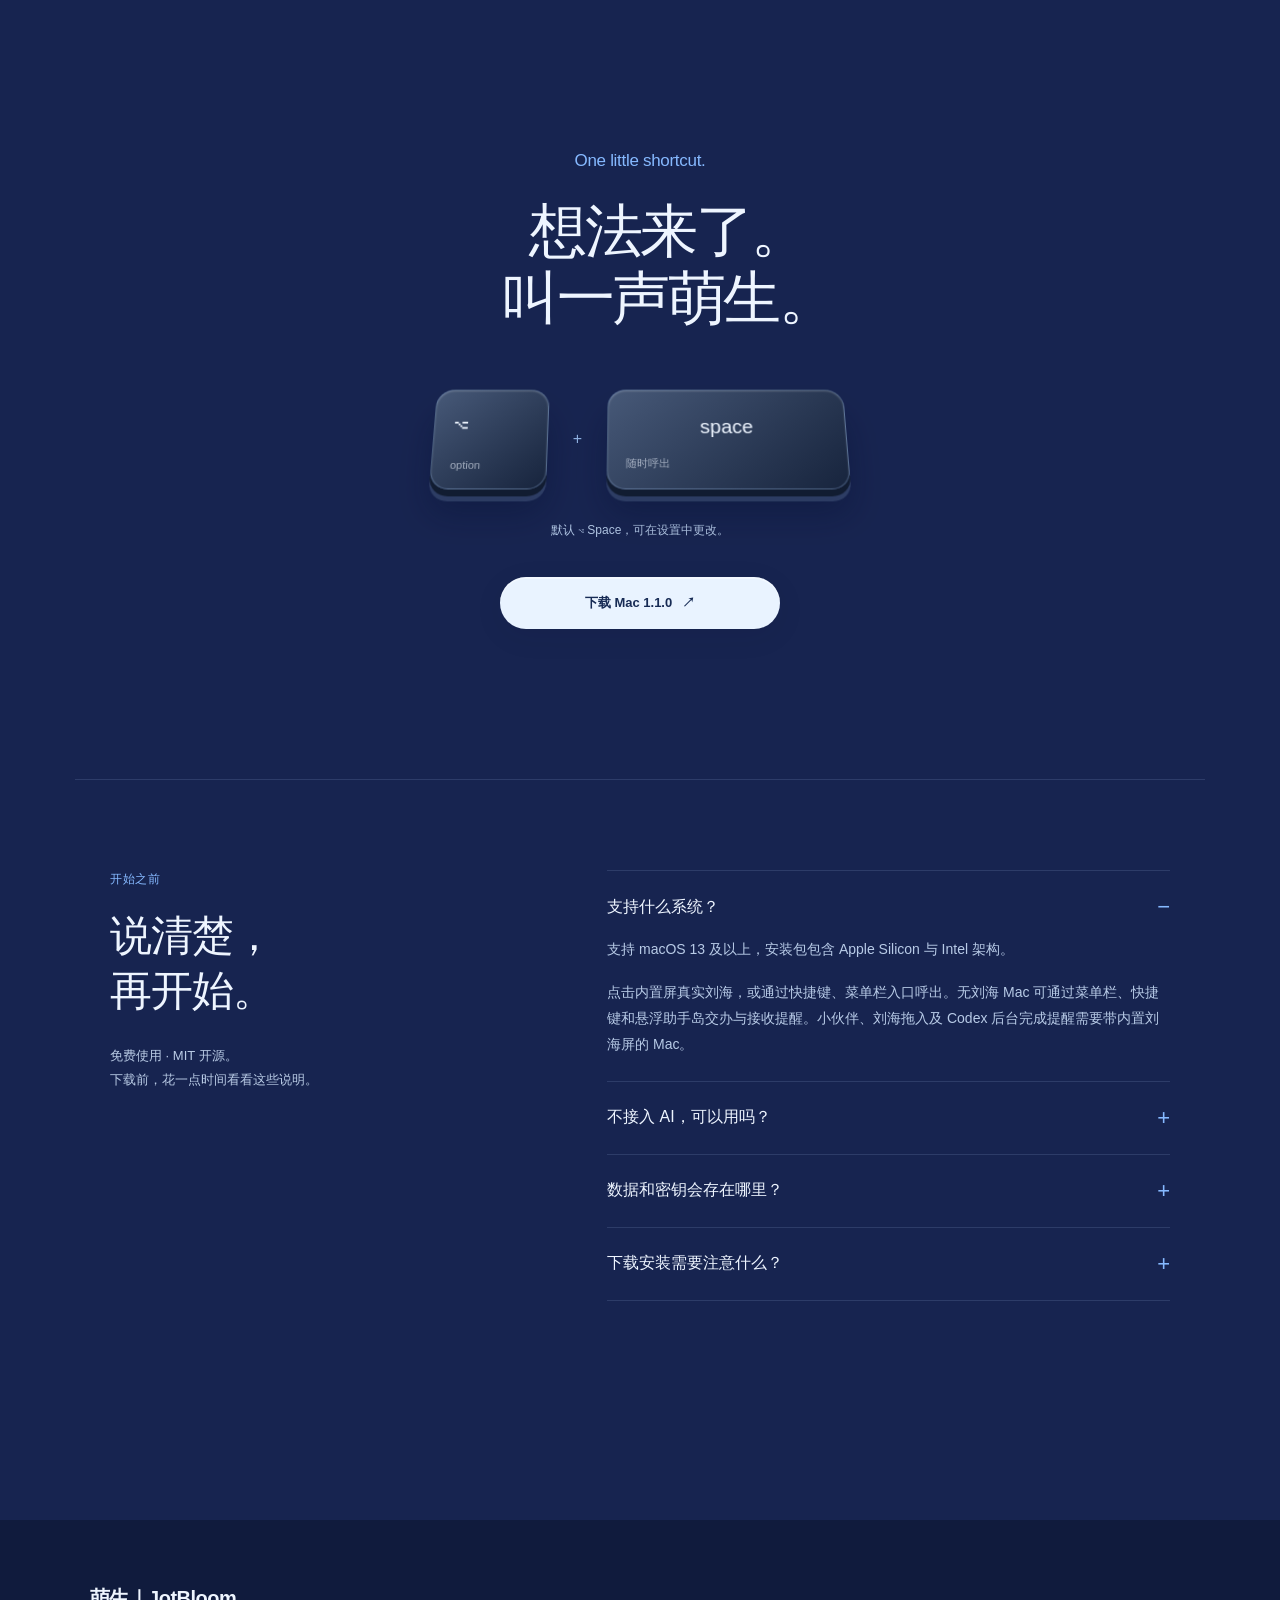
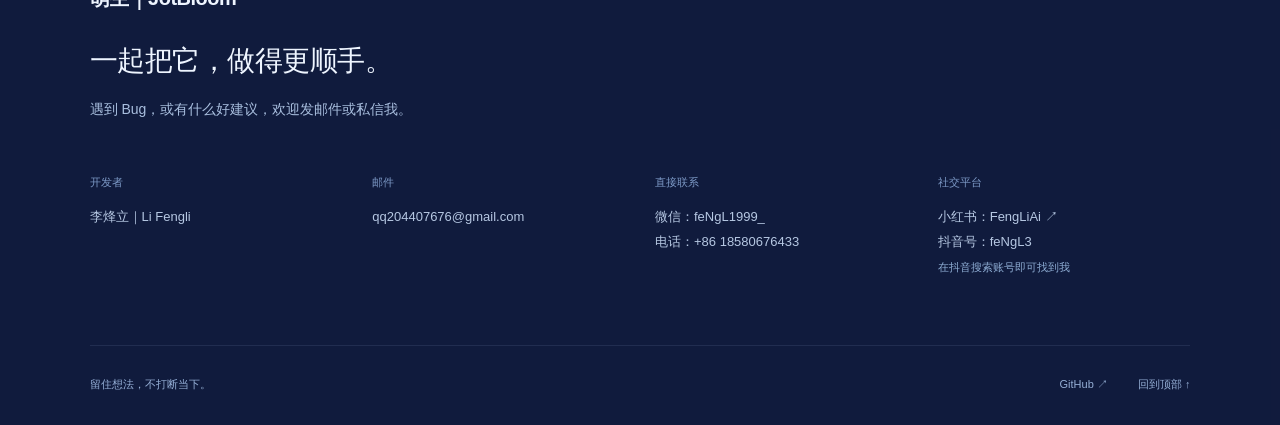
==== commit 9bcfac07: "Refresh assistant screenshots and download hierarchy" ====
--- a/index.html
+++ b/index.html
@@ -1,6 +1,6 @@
 <!doctype html>
 <html lang="zh-CN">
-<head><meta charset="utf-8"><meta name="viewport" content="width=device-width,initial-scale=1"><meta name="color-scheme" content="dark"><title>萌生 JotBloom — 给想法一点空间</title><meta name="description" content="适配 Mac 的免费屏幕顶部灵感工具。记录灵感、回看剪贴板、复用提示词，再与 AI 继续想下去。Mac 1.1.0 新增助手交办、计划确认、任务提醒和本机 Codex 派活，确认范围后继续推进。文件中转站：拖入暂存、拖出使用，只保存原文件引用。六位小伙伴陪你接住灵感。"><link rel="stylesheet" href="lightfield.css?v=1.0.7-web1"><script src="lightfield.js?v=1.1.0-web1" defer></script><script src="navigation.js?v=1.0.5-web5" defer></script></head>
+<head><meta charset="utf-8"><meta name="viewport" content="width=device-width,initial-scale=1"><meta name="color-scheme" content="dark"><title>萌生 JotBloom — 屏幕顶部的个人助手</title><meta name="description" content="住在 Mac 屏幕顶部的免费开源个人助手。交办任务、确认计划、跟进进度，需要时派给本机 Codex，重要问题再请你决定。也能记录灵感、回看剪贴板、复用提示词和暂存文件。"><link rel="stylesheet" href="lightfield.css?v=1.1.0-web2"><script src="lightfield.js?v=1.1.0-web2" defer></script><script src="navigation.js?v=1.0.5-web5" defer></script></head>
 <body>
   <div class="lightfield" aria-hidden="true"><div class="field-sweep"></div><div class="field-ribbon"></div><div class="field-shade"></div><div class="grain"></div></div>
   <a class="skip" href="#story">跳到产品介绍</a>
@@ -9,20 +9,20 @@
     <section class="opening" id="top">
       <a class="scroll-whisper" href="#story"><span>↓</span> 往下看看，想法会去哪里</a>
       <a class="bloom-toy" href="#product" aria-label="认识萌生，查看产品功能"><div class="toy-float"><div class="toy-tilt"><div class="toy-depth"></div><div class="toy-face"><div class="toy-rim"></div><div class="toy-notch"><i></i></div><span class="toy-version">萌生 V1.1.0</span><div class="toy-writing"><i></i><i></i></div><div class="toy-sheen"></div><span class="toy-glint"></span></div></div></div></a>
-      <div class="hero-bottom"><div><p class="kicker"><span class="spark">✦</span> 萌生，为轻度创作和日常办公而做</p><h1>给闪过的想法，<br>一点空间。</h1><p class="hero-sub">记下来，或交给萌生继续做。</p></div><div class="hero-aside"><p>就在屏幕顶部。<br>随时记录，也能交办。</p><p class="free-note"><strong>免费使用</strong><span>｜MIT开源</span></p><div class="download-pair" aria-label="下载 Mac 版安装包"><a class="pill" data-download href="https://github.com/FengLi-AI/JotBloom-Notch-Assistant/releases/download/v1.1.0/JotBloom-1.1.0-universal.dmg">下载 Mac 1.1.0 <span aria-hidden="true">↗</span></a></div><p class="history-download"><a class="text-link" href="https://github.com/FengLi-AI/JotBloom-Notch-Assistant/releases/download/v1.0.9/JotBloom-1.0.9-universal.dmg">历史版本：Mac 1.0.9 ↗</a></p><small>Mac 1.1.0 预览版 · macOS 13+ · Apple Silicon / Intel</small></div></div>
+      <div class="hero-bottom"><div><p class="kicker"><span class="spark">✦</span> 萌生，住在屏幕顶部的个人助手</p><h1>给闪过的想法，<br>一点空间。</h1><p class="hero-sub">记下想法，把下一步交给萌生。</p></div><div class="hero-aside"><p>屏幕顶部的个人助手。<br>交办、跟进，重要的事你来定。</p><p class="free-note"><strong>免费使用</strong><span>｜MIT开源</span></p><div class="download-pair" aria-label="下载 Mac 版安装包"><a class="pill" data-download href="https://github.com/FengLi-AI/JotBloom-Notch-Assistant/releases/download/v1.1.0/JotBloom-1.1.0-universal.dmg">下载 Mac 1.1.0 <span aria-hidden="true">↗</span></a></div><p class="history-download"><a href="https://github.com/FengLi-AI/JotBloom-Notch-Assistant/releases/download/v1.0.9/JotBloom-1.0.9-universal.dmg">历史版本：Mac 1.0.9 ↗</a></p><small>Mac 1.1.0 预览版 · macOS 13+ · Apple Silicon / Intel</small></div></div>
     </section>
 
     <section class="story" id="story" aria-labelledby="story-title">
       <div class="story-layout">
-        <div class="story-heading reveal"><p class="kicker">留住想法，不打断当下</p><h2 id="story-title">有时候，<br>只差一个<br><span>顺手的地方。</span></h2></div>
-        <div class="story-copy reveal"><p class="story-lead">突然冒出的选题，<br>刚复制的一句话，<br>稍后要发出去的文件。</p><p>不必为了留住它们，先切换一整套工作状态。萌生就在屏幕顶部，随手放下，再继续眼前的事。</p><p class="story-return">等你有时间，再回来慢慢整理。</p></div>
+        <div class="story-heading reveal"><p class="kicker">从想法，到下一步</p><h2 id="story-title">有些事，<br>说出来，<br><span>就能往前一步。</span></h2></div>
+        <div class="story-copy reveal"><p class="story-lead">整理这周的灵感，<br>把资料变成一份提纲，<br>做一个能打开的作品页。</p><p>把目标告诉萌生。先一起确认计划和资料范围，再由助手推进；需要 Codex 时，萌生负责派活、监督和提醒。</p><p class="story-return">不用盯着每一步。重要的问题，再由你决定。</p></div>
       </div>
     </section>
 
     <section class="product" id="product"><div class="section-title reveal"><p class="kicker">小小的入口，装下日常</p><h2>从记下来，<br>到真正用起来。</h2></div>
-      <div class="feature-caption"><h3 id="feature-heading">想法来了，先留住它。</h3><p id="feature-description">随手记录，保存后在灵感库回看。配置 AI 后，可自动生成简短标题并辅助分类。</p></div>
-      <div class="product-tabs" role="tablist" aria-label="产品功能"><button role="tab" aria-selected="true" aria-controls="feature-panel" id="tab-capture" data-feature="capture" tabindex="0">记录灵感</button><button role="tab" aria-selected="false" aria-controls="feature-panel" id="tab-clipboard" data-feature="clipboard" tabindex="-1">剪贴板</button><button role="tab" aria-selected="false" aria-controls="feature-panel" id="tab-prompts" data-feature="prompts" tabindex="-1">提示词</button><button role="tab" aria-selected="false" aria-controls="feature-panel" id="tab-chat" data-feature="chat" tabindex="-1">助手</button><button role="tab" aria-selected="false" aria-controls="feature-panel" id="tab-library" data-feature="library" tabindex="-1">灵感库</button><button role="tab" aria-selected="false" aria-controls="feature-panel" id="tab-search" data-feature="search" tabindex="-1">搜索</button></div>
-      <div class="feature-panel" id="feature-panel" role="tabpanel" aria-labelledby="tab-capture"><div class="stage"><div class="stage-bar"><span>萌生 / JotBloom <span id="feature-label">灵感记录</span></span><div class="preview-theme" role="group" aria-label="产品截图配色"><button type="button" data-preview-theme="dark" aria-pressed="true">深色</button><button type="button" data-preview-theme="light" aria-pressed="false">浅色</button></div></div><button class="screenshot-button" aria-label="放大产品截图"><img id="feature-image" src="assets/1.0.7/dark-inspiration.png" alt="萌生灵感输入原生界面" width="1280" height="600"></button><div class="stage-floor" aria-hidden="true"></div></div><div class="stage-caption"><span>Mac 1.0.7 原生界面 · 演示数据</span><button class="text-link" id="zoom">放大看看 ↗</button></div></div>
+      <div class="feature-caption"><h3 id="feature-heading">有事交给萌生，先聊清楚。</h3><p id="feature-description">讨论想法，也能直接交办。确认目标和资料范围后，助手继续推进，你随时可以补充要求。</p></div>
+      <div class="product-tabs" role="tablist" aria-label="产品功能"><button role="tab" aria-selected="true" aria-controls="feature-panel" id="tab-assistant" data-feature="assistant" tabindex="0">助手</button><button role="tab" aria-selected="false" aria-controls="feature-panel" id="tab-plan" data-feature="plan" tabindex="-1">确认计划</button><button role="tab" aria-selected="false" aria-controls="feature-panel" id="tab-tasks" data-feature="tasks" tabindex="-1">任务与提醒</button><button role="tab" aria-selected="false" aria-controls="feature-panel" id="tab-capture" data-feature="capture" tabindex="-1">记录灵感</button><button role="tab" aria-selected="false" aria-controls="feature-panel" id="tab-clipboard" data-feature="clipboard" tabindex="-1">剪贴板</button><button role="tab" aria-selected="false" aria-controls="feature-panel" id="tab-prompts" data-feature="prompts" tabindex="-1">提示词</button><button role="tab" aria-selected="false" aria-controls="feature-panel" id="tab-library" data-feature="library" tabindex="-1">灵感库</button><button role="tab" aria-selected="false" aria-controls="feature-panel" id="tab-search" data-feature="search" tabindex="-1">搜索</button></div>
+      <div class="feature-panel" id="feature-panel" role="tabpanel" aria-labelledby="tab-assistant"><div class="stage"><div class="stage-bar"><span>萌生 / JotBloom <span id="feature-label">助手</span></span><div class="preview-theme" role="group" aria-label="产品截图配色"><button type="button" data-preview-theme="dark" aria-pressed="true">深色</button><button type="button" data-preview-theme="light" aria-pressed="false">浅色</button></div></div><button class="screenshot-button" aria-label="放大产品截图"><img id="feature-image" src="assets/1.1.0/dark-assistant.png" alt="萌生 Mac 1.1.0 助手原生界面，演示数据" width="1520" height="1080"></button><div class="stage-floor" aria-hidden="true"></div></div><div class="stage-caption"><span>Mac 1.1.0 原生界面 · 演示数据</span><button class="text-link" id="zoom">放大看看 ↗</button></div></div>
     </section>
 
     <section class="more" id="assistant"><div class="section-title reveal"><p class="kicker">Mac 1.1.0 · 助手</p><h2>有事交给萌生。<br>你来决定重要的事。</h2></div><div class="three-notes"><article class="reveal"><span class="note-symbol">01</span><h3>说清楚，再开始。</h3><p>用一句话或拖入资料交办。先看计划、调整范围，点开始后由助手推进；明确时间的提醒可以直接设好并撤销。</p></article><article class="reveal"><span class="note-symbol">02</span><h3>能整理，也能派活。</h3><p>整理允许使用的资料、生成内容；需要运行命令或修改项目时，交给本机 Codex。任务进度轻量呈现，重要问题再请你决定。</p></article><article class="reveal"><span class="note-symbol">03</span><h3>结果和提醒，都找得到。</h3><p>任务列表里看进度、补要求、打开文件；文本结果可复制或存入灵感库。无刘海 Mac 也能用菜单栏、快捷键和助手岛。</p></article></div></section>
@@ -33,7 +33,7 @@
 
     <section class="shelf-feature" id="file-shelf" aria-labelledby="shelf-title">
       <div class="section-title reveal"><p class="kicker">文件中转站</p><h2 id="shelf-title">文件先放这里。<br>需要时，再拖走。</h2><p class="shelf-intro">从找文件，到发文件，少切换几次窗口。<br>拖进刘海暂存，需要时再拖到聊天或上传区域。</p></div>
-      <figure class="shelf-figure reveal"><button class="shelf-preview" aria-label="放大中转站原生界面截图"><img src="assets/1.0.7/dark-shelf.png" alt="萌生 1.0.7 文件中转站：类型标签、时间筛选和文件网格" width="1280" height="600" loading="lazy"></button><figcaption><span>Mac 1.0.7 原生界面 · 演示文件</span><span>点击图片放大 ↗</span></figcaption></figure>
+      <figure class="shelf-figure reveal"><button class="shelf-preview" aria-label="放大中转站原生界面截图"><img src="assets/1.1.0/dark-shelf.png" alt="萌生 1.1.0 文件中转站：类型标签、时间筛选和文件网格" width="1520" height="1080" loading="lazy"></button><figcaption><span>Mac 1.1.0 原生界面 · 演示文件</span><span>点击图片放大 ↗</span></figcaption></figure>
       <ol class="shelf-steps"><li class="reveal"><span class="step-index">01 / 放下</span><h3>拖进刘海，松手收录。</h3><p>轻轻闪过的彩色描边和小伙伴反馈，告诉你文件已经收好。</p></li><li class="reveal"><span class="step-index">02 / 找到</span><h3>按类型找，按时间筛。</h3><p>图片、文档、文件夹分开看；拖动排个顺序，常用文件放前面。</p></li><li class="reveal"><span class="step-index">03 / 使用</span><h3>拖到目标应用，继续用。</h3><p>上传附件或发送文件时，从中转站拖出，交给支持拖放的应用。</p></li></ol>
       <p class="shelf-note">只保存原文件引用，不复制文件；移除或清空，不删除源文件。<br>刘海收录需要带内置刘海屏的 Mac，也可直接拖入已打开的中转站。</p>
     </section>
--- a/lightfield.css
+++ b/lightfield.css
@@ -144,3 +144,15 @@
 }
 .shelf-feature .kicker{display:inline-block;padding:7px 13px;border-radius:20px;background:#102a577a;color:#f3f7ff}
 @media(max-width:600px){.shelf-feature .section-title h2{font-size:clamp(30px,10vw,40px)}}
+
+/* Keep the legacy download secondary to the current release. */
+.download-pair{grid-template-columns:1fr;max-width:280px}
+.hero-aside .history-download{font-size:11px;line-height:1.6;margin:10px 0 0;color:#c7d8ef}
+.history-download a{display:inline-flex;align-items:center;min-height:28px;text-underline-offset:4px;transition:color .2s}
+.history-download a:hover{color:#fff;text-decoration:underline}
+.history-download a:focus-visible{outline:2px solid #c7e3ff;outline-offset:5px;border-radius:3px}
+.hero-aside small{margin-top:14px}
+/* All product views are captured from Mac 1.1.0 at their native proportions. */
+.screenshot-button{height:auto;aspect-ratio:760/540}
+.product-tabs button{padding-inline:16px}
+@media(max-width:600px){.hero-aside .history-download{font-size:11px;margin-top:8px}.download-pair{max-width:280px}.product-tabs button{padding:9px 12px}.screenshot-button{height:auto;min-height:0}}
